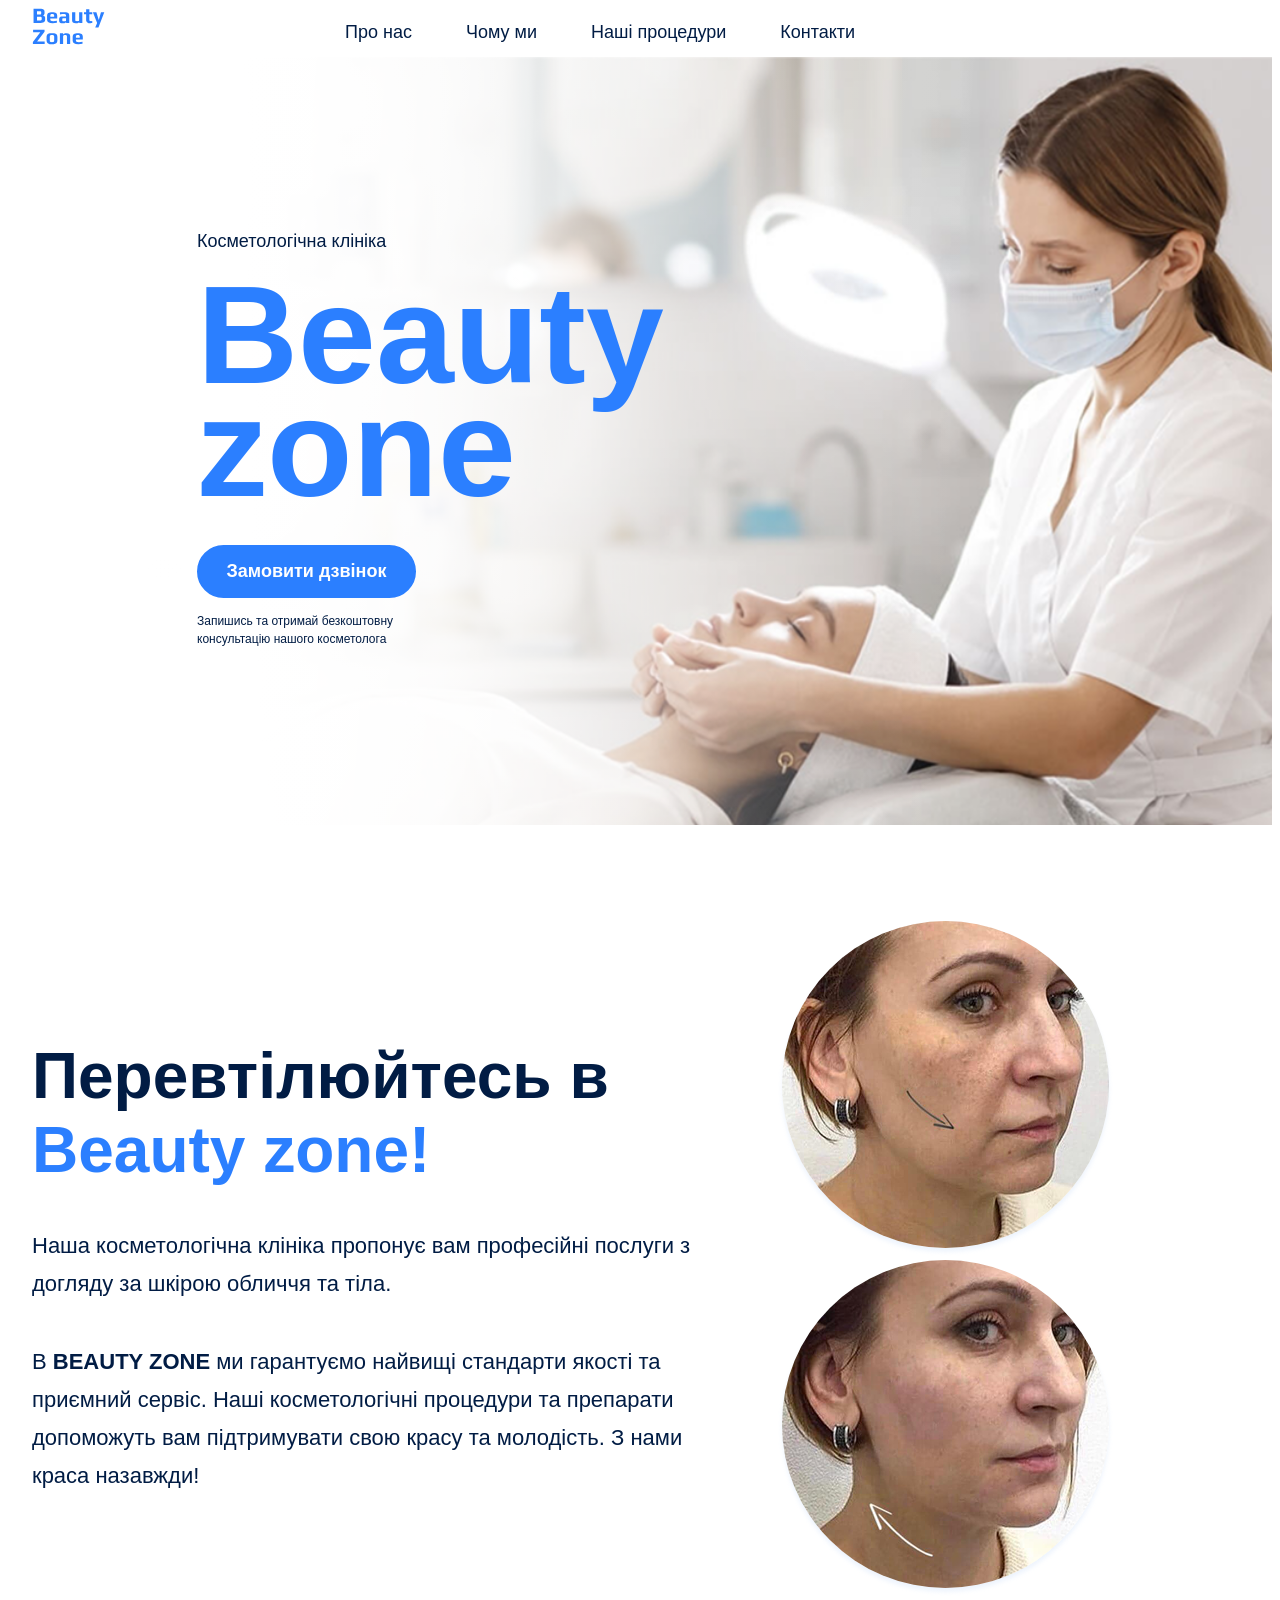
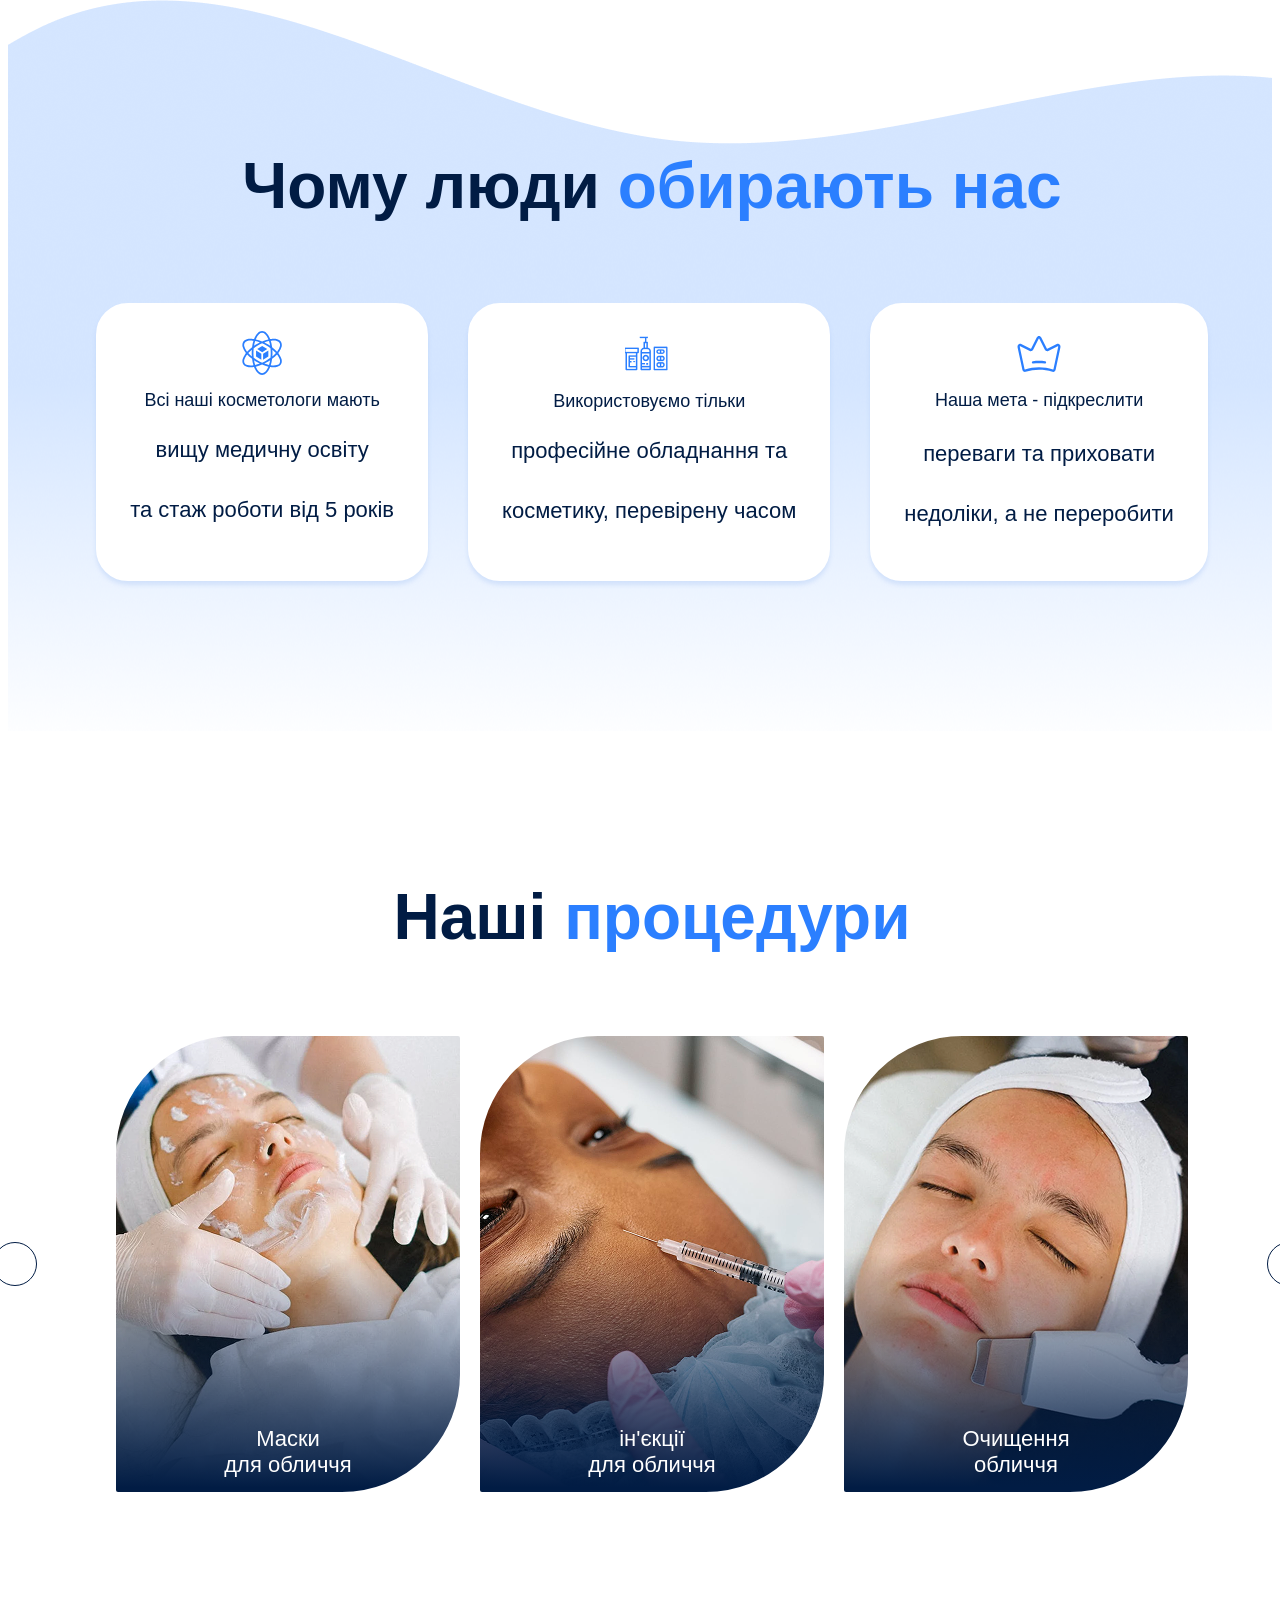
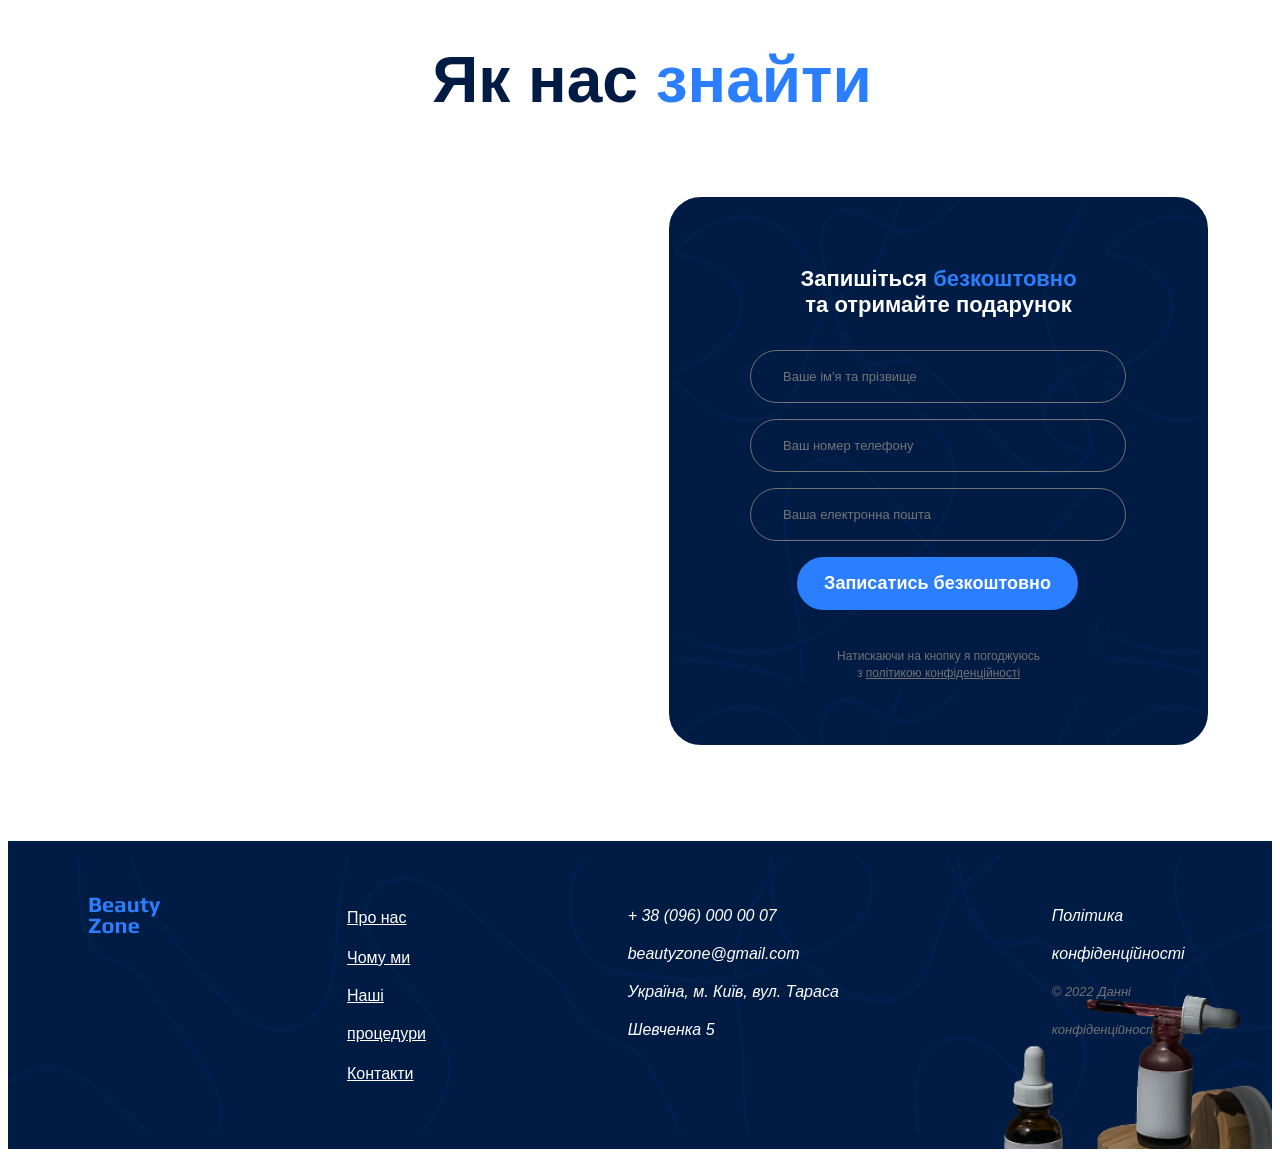
==== index.html @ 578e74d1 "Add files via upload" ====
<!DOCTYPE html>
<html lang="en">
<head>
    <meta charset="UTF-8">
    <meta name="viewport" content="width=device-width, initial-scale=1.0">
    <title>Beauty zone</title>
    <style></style>
    <link rel="stylesheet" href="./css/index.css">
</head>
<body>
    <header class="header">
        <div class="container">
            <div class="header-container">
                <a href="./index.html">
                    <img src="./images2/logo.svg" alt="Логотип косметологічної компанії">
                </a>
            <nav class="header-nav">
                <ul class="header-menu">
                    <li><a class="header-link" href="#about-us-section">Про нас</a></li>
                    <li><a class="header-link" href="#why-us-section">Чому ми</a></li>
                    <li><a class="header-link" href="#procedures-section">Наші процедури</a></li>
                    <li><a class="header-link" href="#contakts-section">Контакти</a></li>
                </ul>
            <div class="header-logos">
                <ul class="address-logos header">
                    <li class="adress-icon">
                        <a href="#">
                            <svg class="adress-icons" width="42" height="42">
                                <use href="./icons/telephone-logo.svg"></use>
                            </svg>
                        </a>
                    </li>
                     <li class="adress-icon">
                        <a href="#">
                            <svg class="adress-icons" width="42" height="42">
                                <use href="./icons/icon-instagram.svg"></use>
                            </svg>
                       </a>
                    </li>
                     <li class="adress-icon">
                        <a href="#">
                            <svg class="adress-icons" width="42" height="42">
                                <use href="./icons/icon-fasebook.svg"></use>
                            </svg>
                       </a>
                    </li>
                </ul>
        </div>
            </nav>
        </div>
    </div>      
    </header>
    <main>
        <section class="hero-section">
            <div class="container">
                <div class="hero-container">
                    <p class="kosmetology">Косметологічна клініка</p>
                    <h1 class="hero-title">Beauty zone</h1>
                    <button class="button modal-button-open" type="button">Замовити дзвінок</button>
                    <p class="call-and-get">Запишись та отримай безкоштовну <br> консультацію нашого косметолога</p>
                </div>
            </div>
        </section>
        <section id="about-us-section">
            <div class="container">
                <div class="about-us-container">
                    <div class="about-us-text">
                        <h2 class="transformation-tittle"> Перевтілюйтесь в <span class="transformation">Beauty zone!</span></h2>
                        <p class="about-text">
                        Наша косметологічна клініка пропонує вам професійні послуги
                        з догляду за шкірою обличчя та тіла.
                        </p>

                        <p class="about-text">
                        B <span class="wide-text">Beauty zone</span> ми гарантуємо найвищі стандарти якості
                        та приємний сервіс. Наші косметологічні процедури та препарати допоможуть вам підтримувати свою красу та молодість.
                        З нами краса назавжди!
                        </p>
                    </div>
                        <a href="/index.html">
                            <img class="about-us-images" src="./images2/1.png" alt="обличчя жінки до процедури">
                            <img class="about-us-images" src="./images2/2.png" alt="обличчя жінки після процедури">
                        </a>
                </div>
            </div>
        </section>
        <section class="why-us-section" id="why-us-section">
            <div class="container">
                    <h2 class="section-title">Чому люди
                    <span class="why">обирають нас</span></h2>
                <div class="why-us-container">
                    <ul class="items">
                        <li class="why-item"><a href="/index.html">
                            <img src="./images2/game-icons_materials-science.svg" alt="фізика">
                            </a>
                            <p class="why-us-text">Всі наші косметологи мають</p> 
                            <p>вищу медичну освіту</p> 
                            <p>та стаж роботи від 5 років</p>
                        </li>
                        <li class="why-item"><a href="/index.html">
                            <img src="./images2/medicinecosmeticsbottletreatment_109776 1.png" alt="медикаменти">
                            </a>
                            <p class="why-us-text">Використовуємо тільки</p>
                            <p> професійне обладнання та</p> 
                            <p>косметику, перевірену часом</p>
                        </li>
                        <li class="why-item"><a href="index.html">
                            <img src="./images2/ph_crown-light.svg" alt="корона">
                            </a>
                            <p class="why-us-text">Наша мета - підкреслити <p>
                            <p>переваги та приховати</p>
                            <p>недоліки, а не переробити</p>
                        </li>
                    </ul>
                </div>
            </div>
        </section>
            
        <section id="procedures-section">
        <div class="container">
                    <h2 class="section-title" >Наші <span class="procedures">процедури</span></h2>
            <div class="procedures-container">
                    <button class="carousel-button" type="button">
                        <svg class="carousel-arrow" width="32" height="32">
                            <use href="./icons/carusel-button.svg"></use>
                        </svg>
                    </button>
                <ul class="procedures-list">
                    <li class="procedures-items">
                        <article class="procedures-card-1">
                            <p class="procedures-text">Маски<br> для обличчя</p>
                        </article>
                    </li>
                    <li class="procedures-items">
                        <article class="procedures-card-2">
                            <p class="procedures-text">iн'єкції<br> для обличчя</p>
                        </article>
                    </li>
                    <li class="procedures-items">
                        <article class="procedures-card-3">
                            <p class="procedures-text">Очищення<br>обличчя</p>
                        </article>
                    </li>
                </ul>
                    <button class="carousel-button next" type="button">
                        <svg class="carousel-arrow" width="32" height="32">
                            <use href="./icons/carusel-button.svg"></use>
                        </svg>
                    </button>
            </div>
        </div>
        </section>
        <section id="contakts-section">
            <div class="container">
                    <h2 class="section-title">Як нас <span class="where">знайти</span></h2>
                <div class="find-us-container">
                         <iframe class="map"
                            src="https://www.google.com/maps/embed?pb=!1m18!1m12!1m3!1d1268.7230455731217!2d30.77303471744384!3d50.50726609288503!2m3!1f0!2f0!3f0!3m2!1i1024!2i768!4f13.1!3m3!1m2!1s0x40d4d97de411b701%3A0x48116b28f7f00d94!2z0YPQuy4g0KLQsNGA0LDRgdCwINCo0LXQstGH0LXQvdC60L4sIDUsINCR0YDQvtCy0LDRgNGLLCDQmtC40LXQstGB0LrQsNGPINC-0LHQu9Cw0YHRgtGMLCAwNzQwMA!5e0!3m2!1sru!2sua!4v1757618641084!5m2!1sru!2sua"
                            width="600" height="450" style="border:0;" allowfullscreen="" loading="lazy"
                         referrerpolicy="no-referrer-when-downgrade"></iframe>
                    <form class="form" name="contact-form">
                        <h2 class="form-tittle">Запишіться <span class="where">безкоштовно</span> <br> та отримайте подарунок</h2>
                        <div class="form-field">
                            <label class="label hidden" for="user-name">Ваше ім'я та прізвище</label>
                            <input class="input" type="text" id="user-name" placeholder="Ваше ім'я та прізвище" required>
                        </div>
                        <div class="form-field">
                            <label class="label hidden" for="user-phone">Ваш номер телефону</label>
                            <input class="input" type="text" id="user-phone" placeholder="Ваш номер телефону" required>
                        </div>
                        <div class="form-field">
                            <label class="label hidden" for="user-ea">Ваша електронна пошта</label>
                            <input class="input" type="text" id="user-ea" placeholder="Ваша електронна пошта" required>
                        </div>
                        <button class="button button-form" type="submit">Записатись безкоштовно</button>
                        <p class="useless">Натискаючи на кнопку я погоджуюсь<br> з <a class="useless-link" href="#">політикою
                                конфіденційності</a></p>
                    </form>
                </div>
            </div>
        </section>
    </main>
        <footer class="footer">
            <div class="container">
               <div class="footer-container">
                    <div class="footer-logo">
                            <a href="#">
                                <img src="./images2/logo.svg" alt="Логотип косметологічної компанії">
                            </a>
                        </div>
                        <div class="footer-nav">
                            <nav>
                                <ul>
                                    <li><a class="footer-link" href="#">Про нас</a></li>
                                    <li><a class="footer-link" href="#">Чому ми</a></li>
                                    <li><a class="footer-link" href="#">Наші процедури</a></li>
                                    <li><a class="footer-link" href="#">Контакти</a></li>
                                </ul>
                            </nav>
                        </div>
                        <div class="footer-addres">
                            <address>
                                <ul class="address-links">
                                    <li><a class="address-links" href="tel:+ 380960000007">+ 38 (096) 000 00 07</a></li>
                                    <li><a class="address-links" href="mailto:beautyzone@gmail.com">beautyzone@gmail.com</a></li>
                                    <li><a class="address-links" href="https://maps.app.goo.gl/ui9dRhUchpuA1HGF8" target="_blank">Україна, м. Київ,
                                    вул. Тараса Шевченка 5</a></li>
                                </ul>
                                <ul class="address-logos">
                                 <li class="adress-icon">
                                        <a href="#">
                                            <svg class="adress-icons" width="42" height="42">
                                                <use href="./icons/telephone-logo.svg"></use>
                                            </svg>
                                        </a>
                                    </li>
                                    <li class="adress-icon">
                                        <a href="#">
                                         <svg class="adress-icons" width="42" height="42">
                                                <use href="./icons/icon-instagram.svg"></use>
                                            </svg>
                                        </a>
                                    </li>
                                    <li class="adress-icon">
                                        <a href="#">
                                         <svg class="adress-icons" width="42" height="42">
                                                <use href="./icons/icon-fasebook.svg"></use>
                                         </svg>
                                        </a>
                                    </li>
                                </ul>
                            </address>
                        </div>
            <div class="confidance">
                <address>
                    <a class="politics" href="" target="_blank">Політика конфіденційності</a>
                        <p class="konfidance">&copy; 2022 Данні конфіденційності</p>
                </address>
                    </div>
                </div>
            </div>
        </footer>
            <div class="backdrop is-hidden">
                <div class="modal">
                        <button class="modal-button-close" type="button">Close</button>
                                <form class="form modal-form" name="contact-form">
                                    <h2 class="form-tittle">Запишіться <span class="where">безкоштовно</span> <br> та отримайте подарунок</h2>
                                    <div class="moodal-div">
                                        <div class="form-field">
                                            <label class="label hidden" for="user-name-modal">Ваше ім'я та прізвище</label>
                                            <input class="input" type="text" id="user-name-modal" placeholder="Ваше ім'я та прізвище" required>
                                        </div>
                                        <div class="form-field">
                                            <label class="label hidden" for="user-phone-modal">Ваш номер телефону</label>
                                            <input class="input" type="text" id="user-phone-modal" placeholder="Ваш номер телефону" required>
                                        </div>
                                        <div class="form-field">
                                            <label class="label hidden" for="user-ea-modal">Ваша електронна пошта</label>
                                            <input class="input" type="text" id="user-ea-modal" placeholder="Ваша електронна пошта" required>
                                        </div>
                                    </div>
                                        <button class="button button-form" type="submit">Записатись безкоштовно</button>
                                        <p class="useless">Натискаючи на кнопку я погоджуюсь<br> з <a class="useless-link" href="#">політикою
                                        конфіденційності</a></p>     
                                </form>
                    
      </div>
    </div>
<script src="./js/modal.js"></script>
</body>
</html>
---- css/index.css ----
/* roboto-100 - latin */
@font-face {
  font-display: swap;
  /* Check https://developer.mozilla.org/en-US/docs/Web/CSS/@font-face/font-display for other options. */
  font-family: "Roboto";
  font-style: normal;
  font-weight: 100;
  src: url("../fonts/roboto-v49-latin-100.woff2") format("woff2");
  /* Chrome 36+, Opera 23+, Firefox 39+, Safari 12+, iOS 10+ */
}

/* roboto-100italic - latin */
@font-face {
  font-display: swap;
  /* Check https://developer.mozilla.org/en-US/docs/Web/CSS/@font-face/font-display for other options. */
  font-family: "Roboto";
  font-style: italic;
  font-weight: 100;
  src: url("../fonts/roboto-v49-latin-100italic.woff2") format("woff2");
  /* Chrome 36+, Opera 23+, Firefox 39+, Safari 12+, iOS 10+ */
}

/* roboto-200 - latin */
@font-face {
  font-display: swap;
  /* Check https://developer.mozilla.org/en-US/docs/Web/CSS/@font-face/font-display for other options. */
  font-family: "Roboto";
  font-style: normal;
  font-weight: 200;
  src: url("../fonts/roboto-v49-latin-200.woff2") format("woff2");
  /* Chrome 36+, Opera 23+, Firefox 39+, Safari 12+, iOS 10+ */
}

/* roboto-200italic - latin */
@font-face {
  font-display: swap;
  /* Check https://developer.mozilla.org/en-US/docs/Web/CSS/@font-face/font-display for other options. */
  font-family: "Roboto";
  font-style: italic;
  font-weight: 200;
  src: url("../fonts/roboto-v49-latin-200italic.woff2") format("woff2");
  /* Chrome 36+, Opera 23+, Firefox 39+, Safari 12+, iOS 10+ */
}

/* roboto-300 - latin */
@font-face {
  font-display: swap;
  /* Check https://developer.mozilla.org/en-US/docs/Web/CSS/@font-face/font-display for other options. */
  font-family: "Roboto";
  font-style: normal;
  font-weight: 300;
  src: url("../fonts/roboto-v49-latin-300.woff2") format("woff2");
  /* Chrome 36+, Opera 23+, Firefox 39+, Safari 12+, iOS 10+ */
}

/* roboto-300italic - latin */
@font-face {
  font-display: swap;
  /* Check https://developer.mozilla.org/en-US/docs/Web/CSS/@font-face/font-display for other options. */
  font-family: "Roboto";
  font-style: italic;
  font-weight: 300;
  src: url("../fonts/roboto-v49-latin-300italic.woff2") format("woff2");
  /* Chrome 36+, Opera 23+, Firefox 39+, Safari 12+, iOS 10+ */
}

/* roboto-regular - latin */
@font-face {
  font-display: swap;
  /* Check https://developer.mozilla.org/en-US/docs/Web/CSS/@font-face/font-display for other options. */
  font-family: "Roboto";
  font-style: normal;
  font-weight: 400;
  src: url("../fonts/roboto-v49-latin-regular.woff2") format("woff2");
  /* Chrome 36+, Opera 23+, Firefox 39+, Safari 12+, iOS 10+ */
}

/* roboto-italic - latin */
@font-face {
  font-display: swap;
  /* Check https://developer.mozilla.org/en-US/docs/Web/CSS/@font-face/font-display for other options. */
  font-family: "Roboto";
  font-style: italic;
  font-weight: 400;
  src: url("../fonts/roboto-v49-latin-italic.woff2") format("woff2");
  /* Chrome 36+, Opera 23+, Firefox 39+, Safari 12+, iOS 10+ */
}

/* roboto-500 - latin */
@font-face {
  font-display: swap;
  /* Check https://developer.mozilla.org/en-US/docs/Web/CSS/@font-face/font-display for other options. */
  font-family: "Roboto";
  font-style: normal;
  font-weight: 500;
  src: url("../fonts/roboto-v49-latin-500.woff2") format("woff2");
  /* Chrome 36+, Opera 23+, Firefox 39+, Safari 12+, iOS 10+ */
}

/* roboto-500italic - latin */
@font-face {
  font-display: swap;
  /* Check https://developer.mozilla.org/en-US/docs/Web/CSS/@font-face/font-display for other options. */
  font-family: "Roboto";
  font-style: italic;
  font-weight: 500;
  src: url("../fonts/roboto-v49-latin-500italic.woff2") format("woff2");
  /* Chrome 36+, Opera 23+, Firefox 39+, Safari 12+, iOS 10+ */
}

/* roboto-600 - latin */
@font-face {
  font-display: swap;
  /* Check https://developer.mozilla.org/en-US/docs/Web/CSS/@font-face/font-display for other options. */
  font-family: "Roboto";
  font-style: normal;
  font-weight: 600;
  src: url("../fonts/roboto-v49-latin-600.woff2") format("woff2");
  /* Chrome 36+, Opera 23+, Firefox 39+, Safari 12+, iOS 10+ */
}

/* roboto-600italic - latin */
@font-face {
  font-display: swap;
  /* Check https://developer.mozilla.org/en-US/docs/Web/CSS/@font-face/font-display for other options. */
  font-family: "Roboto";
  font-style: italic;
  font-weight: 600;
  src: url("../fonts/roboto-v49-latin-600italic.woff2") format("woff2");
  /* Chrome 36+, Opera 23+, Firefox 39+, Safari 12+, iOS 10+ */
}

/* roboto-700 - latin */
@font-face {
  font-display: swap;
  /* Check https://developer.mozilla.org/en-US/docs/Web/CSS/@font-face/font-display for other options. */
  font-family: "Roboto";
  font-style: normal;
  font-weight: 700;
  src: url("../fonts/roboto-v49-latin-700.woff2") format("woff2");
  /* Chrome 36+, Opera 23+, Firefox 39+, Safari 12+, iOS 10+ */
}

/* roboto-700italic - latin */
@font-face {
  font-display: swap;
  /* Check https://developer.mozilla.org/en-US/docs/Web/CSS/@font-face/font-display for other options. */
  font-family: "Roboto";
  font-style: italic;
  font-weight: 700;
  src: url("../fonts/roboto-v49-latin-700italic.woff2") format("woff2");
  /* Chrome 36+, Opera 23+, Firefox 39+, Safari 12+, iOS 10+ */
}

/* roboto-800 - latin */
@font-face {
  font-display: swap;
  /* Check https://developer.mozilla.org/en-US/docs/Web/CSS/@font-face/font-display for other options. */
  font-family: "Roboto";
  font-style: normal;
  font-weight: 800;
  src: url("../fonts/roboto-v49-latin-800.woff2") format("woff2");
  /* Chrome 36+, Opera 23+, Firefox 39+, Safari 12+, iOS 10+ */
}

/* roboto-800italic - latin */
@font-face {
  font-display: swap;
  /* Check https://developer.mozilla.org/en-US/docs/Web/CSS/@font-face/font-display for other options. */
  font-family: "Roboto";
  font-style: italic;
  font-weight: 800;
  src: url("../fonts/roboto-v49-latin-800italic.woff2") format("woff2");
  /* Chrome 36+, Opera 23+, Firefox 39+, Safari 12+, iOS 10+ */
}

/* roboto-900 - latin */
@font-face {
  font-display: swap;
  /* Check https://developer.mozilla.org/en-US/docs/Web/CSS/@font-face/font-display for other options. */
  font-family: "Roboto";
  font-style: normal;
  font-weight: 900;
  src: url("../fonts/roboto-v49-latin-900.woff2") format("woff2");
  /* Chrome 36+, Opera 23+, Firefox 39+, Safari 12+, iOS 10+ */
}

/* roboto-900italic - latin */
@font-face {
  font-display: swap;
  /* Check https://developer.mozilla.org/en-US/docs/Web/CSS/@font-face/font-display for other options. */
  font-family: "Roboto";
  font-style: italic;
  font-weight: 900;
  src: url("../fonts/roboto-v49-latin-900italic.woff2") format("woff2");
  /* Chrome 36+, Opera 23+, Firefox 39+, Safari 12+, iOS 10+ */
}
/* play-regular - latin */
@font-face {
  font-display: swap;
  /* Check https://developer.mozilla.org/en-US/docs/Web/CSS/@font-face/font-display for other options. */
  font-family: "Play";
  font-style: normal;
  font-weight: 400;
  src: url("../fonts/play-v21-latin-regular.woff2") format("woff2");
  /* Chrome 36+, Opera 23+, Firefox 39+, Safari 12+, iOS 10+ */
}

/* play-700 - latin */
@font-face {
  font-display: swap;
  /* Check https://developer.mozilla.org/en-US/docs/Web/CSS/@font-face/font-display for other options. */
  font-family: "Play";
  font-style: normal;
  font-weight: 700;
  src: url("../fonts/play-v21-latin-700.woff2") format("woff2");
  /* Chrome 36+, Opera 23+, Firefox 39+, Safari 12+, iOS 10+ */
}
:root {
  --color-brand-light: #2b7fff;
  --color-brand-dark: #011c44;
  --color-brand-white: #ffffff;
  --color-secondary-light: #747272;
}
/*baze*/
ul {
  list-style: none;
  margin: 0;
  padding: 0;
}
* ::after,
::before {
  box-sizing: border-box;
}

body {
  color: var(--color-brand-dark);
  font-family: "Roboto", sans-serif;
  font-weight: 400;
  font-size: 22px;
  line-height: 173%;
}
h1,
h2,
h3,
h4,
h5,
h6 {
  font-weight: 700;
  font-size: 64px;
  margin-bottom: 80px;
  line-height: normal;
}
a {
  display: inline-block;
}

p {
  margin-top: 0;
  display: block;
}
section {
  padding-top: 96px;
}
.container {
  width: 100%;
  max-width: 1240px;
  margin: 0 auto;
  padding: 0 24px;
}
/*Button*/
.button {
  color: #ffffff;
  background: var(--color-brand-light);
  border: 2px solid var(--color-brand-light);
  border-radius: 32px;
  font-size: 18px;
  font-weight: 600;
  cursor: pointer;
  width: 219px;
  height: 53px;
  margin-bottom: 14px;
}
.button:hover {
  color: var(--color-brand-dark);
  background-color: transparent;
}
/*header*/
.header {
  backdrop-filter: blur(10px);
  background: rgba(255, 255, 255, 0.25);
}
.header-container {
  display: flex;
  align-items: center;
  top: 0;
  gap: 240px;
}
.address-logos.header {
  fill: var(--color-brand-dark);
}
.header-menu {
  display: flex;
  justify-content: center;
  gap: 54px;
  font-size: 18px;
}
.header-nav {
  display: flex;
  align-items: center;
  flex-grow: 1;
  gap: 240px;
}
.header-link {
  color: var(--color-brand-dark);
  cursor: pointer;
  font-weight: 400;
  font-size: 18px;
  text-decoration: none;
}
.header-link:hover {
  color: var(--color-brand-light);
  font-weight: 700;
  font-size: 18px;
}
/*hero-sectoon*/
.hero-section {
  padding: 165px;
  background-image: linear-gradient(
      94deg,
      #fff 9.65%,
      rgba(255, 255, 255, 0.85) 26.08%,
      rgba(255, 255, 255, 0.19) 52.74%,
      rgba(255, 255, 255, 0) 74.46%
    ),
    url(../images2/women\ 2.png);
  background-repeat: no-repeat;
  background-position: center top;
  background-size: cover;
}
.kosmetology {
  font-weight: 400;
  font-size: 18px;
}
.call-and-get {
  font-size: 12px;
  line-height: 150%;
}
.hero-title {
  color: var(--color-brand-light);
  font-weight: 700;
  font-size: 140px;
  margin-top: 16px;
  line-height: 81%;
  margin-bottom: 40px;
  max-width: 530px;
}
.section-title {
  font-family: "Play", sans-serif;
  font-weight: 700;
  font-size: 64px;
}

.link {
  color: #faf4ea;
}
/*about us section*/
.about-us-container {
  display: flex;
  justify-content: space-between;
  gap: 40px;
  align-items: center;
}
.transformation-tittle {
  font-weight: 700;
  font-size: 64px;
  margin-bottom: 40px;
  max-width: 710px;
}

.about-us-text {
  max-width: 710px;
}
.about-text {
  margin-bottom: 40px;
  font-size: 22px;
}
.wide-text {
  font-weight: 600;
  text-transform: uppercase;
}
.transformation {
  color: var(--color-brand-light);
}
.about-us-images {
  border-radius: 360px;
  box-shadow: 0 4px 4px 0 rgba(168, 198, 245, 0.2);
}
/*why us section*/
.why-us-section {
  padding-bottom: 150px;
  background-image:url(../images2/background.png);
}
.why-us-container {
  display: flex;
  justify-content: center;
  gap: 56px;
}
.items {
  display: flex;
  justify-content: space-between;
  gap: 40px;
}
.section-title {
  text-align: center;
}
.why {
  color: var(--color-brand-light);
}
.why-us-text {
  font-weight: 400;
  font-size: 18px;
  line-height: 133%;
}
.why-item {
  border: 2px solid var(--color-brand-white);
  border-radius: 32px;
  box-shadow: 0 4px 4px 0 rgba(168, 198, 245, 0.38);
  background-color: var(--color-brand-white);
  text-align: center;
  padding-top: 24px;
  padding-bottom: 24px;
  padding-left: 32px;
  padding-right: 32px;
}
/*procedures section*/
.procedures-container {
  display: flex;
  justify-content: center;
  align-items: center;
  gap: 77px;
}
.procedures-list {
  display: flex;
  gap: 16px;
}
.procedures-card-1 {
  background-image: linear-gradient(
      180deg,
      rgba(1, 28, 68, 0) 47.4%,
      rgba(1, 28, 68, 0.73) 82.66%,
      #011c44 99.06%
    ),
    url(../images2/3.png);
  text-align: center;
  border: 2px solid var(--color-brand-white);
  border-radius: 120px 4px;
  width: 344px;
  height: 456px;
  transition: transform 0.3s;
}
.procedures-card-2 {
  background-image: linear-gradient(
      180deg,
      rgba(1, 28, 68, 0) 47.4%,
      rgba(1, 28, 68, 0.73) 82.66%,
      #011c44 99.06%
    ),
    url(../images2/4.png);
  text-align: center;
  border: 2px solid var(--color-brand-white);
  border-radius: 120px 4px;
  width: 344px;
  height: 456px;
  transition: transform 0.3s;
}
.procedures-card-3 {
  background-image: linear-gradient(
      180deg,
      rgba(1, 28, 68, 0) 47.4%,
      rgba(1, 28, 68, 0.73) 82.66%,
      #011c44 99.06%
    ),
    url(../images2/5.png);
  text-align: center;
  border: 2px solid var(--color-brand-white);
  border-radius: 120px 4px;
  width: 344px;
  height: 456px;
  transition: transform 0.3s;
}
.procedures-card-1:hover,
.procedures-card-2:hover,
.procedures-card-3:hover {
  transform: scale(1.05);
}
.procedures-item {
  flex-basis: (100%-40px)/3;
  padding: 77px;
}
.procedures-text {
  color: var(--color-brand-white);
  font-weight: 400;
  font-size: 22px;
  line-height: 118%;
  text-align: center;
  margin-top: 390px;
}

.procedures {
  color: var(--color-brand-light);
}
/*carusel-button*/
.carousel-button {
  display: flex;
  flex-shrink: 0;
  align-items: center;
  justify-content: center;
  width: 44px;
  height: 44px;
  padding: 0;
  fill: var(--color-brand-dark);
  background-color: transparent;
  border-radius: 50%;
  border: 1px solid var(--color-brand-dark);
  cursor: pointer;
}
.carousel-button:hover {
  background-color: var(--color-brand-light);
  fill: var(--color-brand-white);
  border-color: var(--color-brand-light);
}
.carousel-button.next {
  transform: rotate(180deg);
}
/* where to find us section*/
.find-us-container {
  display: flex;
  gap: 32px;
padding-bottom: 96px;
}
.map {
  border-radius: 32px;
  width: 605px;
  height: 500px;
}
.where {
  color: var(--color-brand-light);
}
/*form-container*/

.form {
  background-image: url(../images2/form-back.png);
  border: 2px solid var(--color-brand-dark);
  border-radius: 32px;
  background-color: var(--color-brand-dark);
  color: var(--color-brand-white);
  width: 423px;
  padding-left: 56px;
  padding-right: 56px;
  padding-bottom: 48px;
  padding-top: 48px;
}
/*footer*/
.footer {
  background-image: url(../images2/background2.png);
  background-repeat: no-repeat;
  background-position: center;
  position: relative;
}
.footer::after {
  width: 278px;
  height: 160px;
  background-size: 100%;
  right: 0;
  bottom: 0;
  position: absolute;
  background-repeat: no-repeat;
  background-image: url("../images2/medicaments.png");
  content: "";
}
.footer-container {
  display: flex;
  gap: 186px;
  padding: 56px;
}
.footer-addres {
  display: flex;
  gap: 186px;
}
.address-links {
  font-weight: 400;
  font-size: 16px;
  color: var(--color-brand-white);
  text-decoration: none;
}
.address-logos {
  display: flex;
  width: 42px;
  height: 42px;
  fill: var(--color-brand-white);
}
.footer-link {
  color: var(--color-brand-white);
  cursor: pointer;
  font-weight: 400;
  font-size: 16px;
}
.politics {
  font-weight: 400;
  font-size: 16px;
  color: var(--color-brand-white);
  text-decoration: none;
}

.footer-link:hover {
  color: var(--color-brand-light);
  font-weight: 700;
}
.footer {
  background-color: var(--color-brand-dark);
}
.konfidance {
  font-weight: 400;
  font-size: 13px;
  color: var(--color-secondary-light);
}
.information:hover {
  color: var(--color-brand-white);
}
/*Modal*/
.backdrop {
  display: flex;
  justify-content: center;
  align-items: center;
  position: fixed;
  padding: 20px;
  top: 0;
  bottom: 0;
  right: 0;
  left: 0;
  background-color: rgba(0, 0, 0, 0.5);
  transition: opacity 0.3s, visibility 0.3s;
}
.backdrop.is-hidden {
  opacity: 0;
  visibility: hidden;
  pointer-events: none;
}
.modal {
  position: relative;
  width: 100%;
  max-width: 723px;
  max-height: 681px;
  height: 100%;
  background-color: var(--color-brand-white);
  border-radius: 32px;
}

.modal-button-close {
  position: absolute;
  top: 40px;
  right: 40px;
  transition-property: transform;
  transition-duration: 1s;
  border: 2px solid;
  border-radius: 48px;
  border-color: var(--color-brand-light);
  background-color: var(--color-brand-light);
  color: var(--color-primary-dark);
  cursor: pointer;
}
.modal-button-close:hover {
  background-color: var(--color-background);
  transform: scale(1.5);
  transform: rotate(1turn);
}
/*Form*/
.form-tittle{
  font-weight: 600;
    font-size: 22px;
    text-align: center;
    margin-bottom: 32px;
}
.form{
  align-items: center;
}
.hidden {
  position: absolute;
  left: -10000px;
  top: auto;
  width: 1px;
  height: 1px;
  overflow: hidden;
}
.form-field{
  position: relative;
  margin-bottom: 16px;
}
.input{
  border: 1px solid var(--color-secondary-light);
    border-radius: 360px;
    background-color: transparent;
    width: 310px;
    padding: 18px 32px;
    font-size: 13px;
    margin-left: 23px;
}

.input:focus{
  border: 1px solid var(--color-secondary-light);
  background-color: var(--color-secondary-light);
  outline:none ;
}
.lable {
  top: 16px;
  left: 42px;
  font-size: 16px;
  line-height: 1.17;
  color: var(--color-primary-grey);
}
.button-form{
  border-radius: 32px;
    width: 281px;
    margin-left: 70px;
}
.useless {
  font-weight: 500;
  font-size: 12px;
  line-height: 146%;
  text-align: center;
  color:var(--color-secondary-light);
  padding-top: 24px;
}

.useless-link {
  color:var(--color-secondary-light);
  text-decoration-line: underline;
}

.modal-form{
  width: 100%;
    max-width: 723px;
    height: 100%;
}
.moodal-div{
  justify-content: center;
  align-items: center;
}
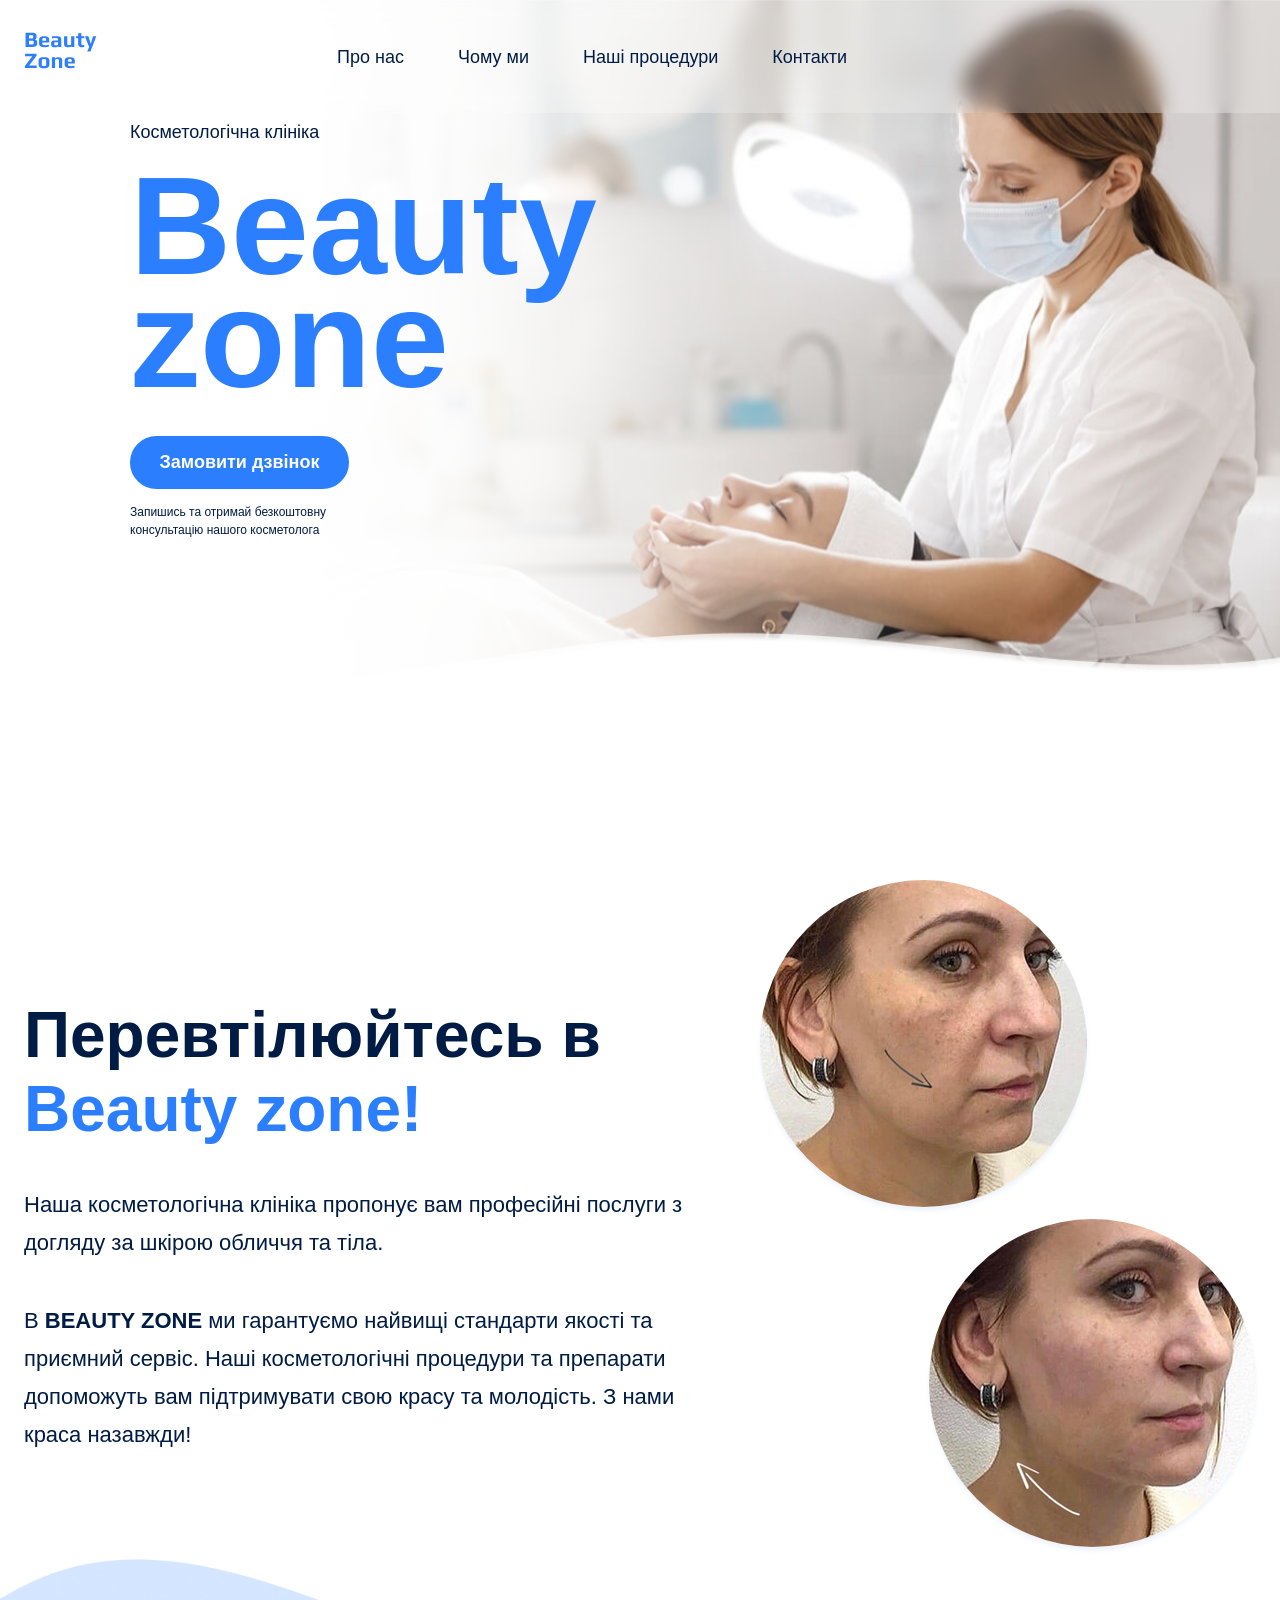
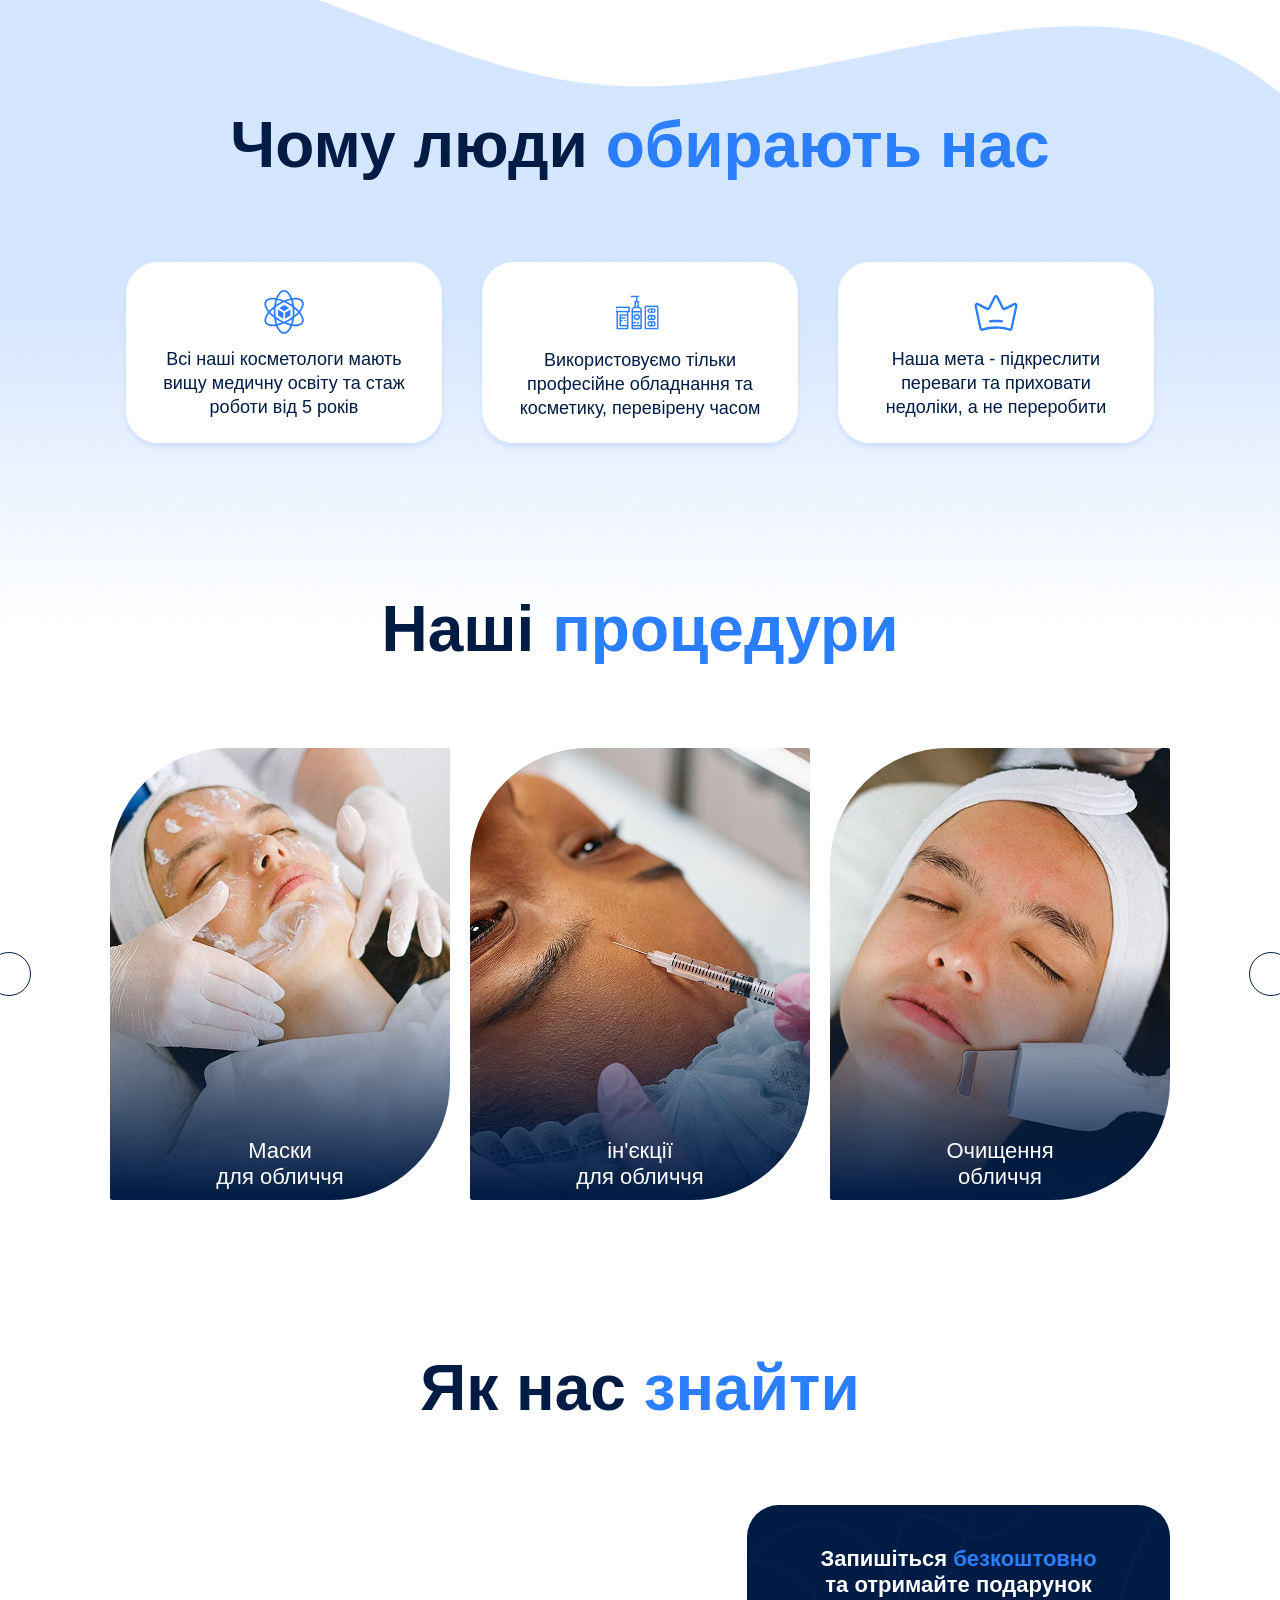
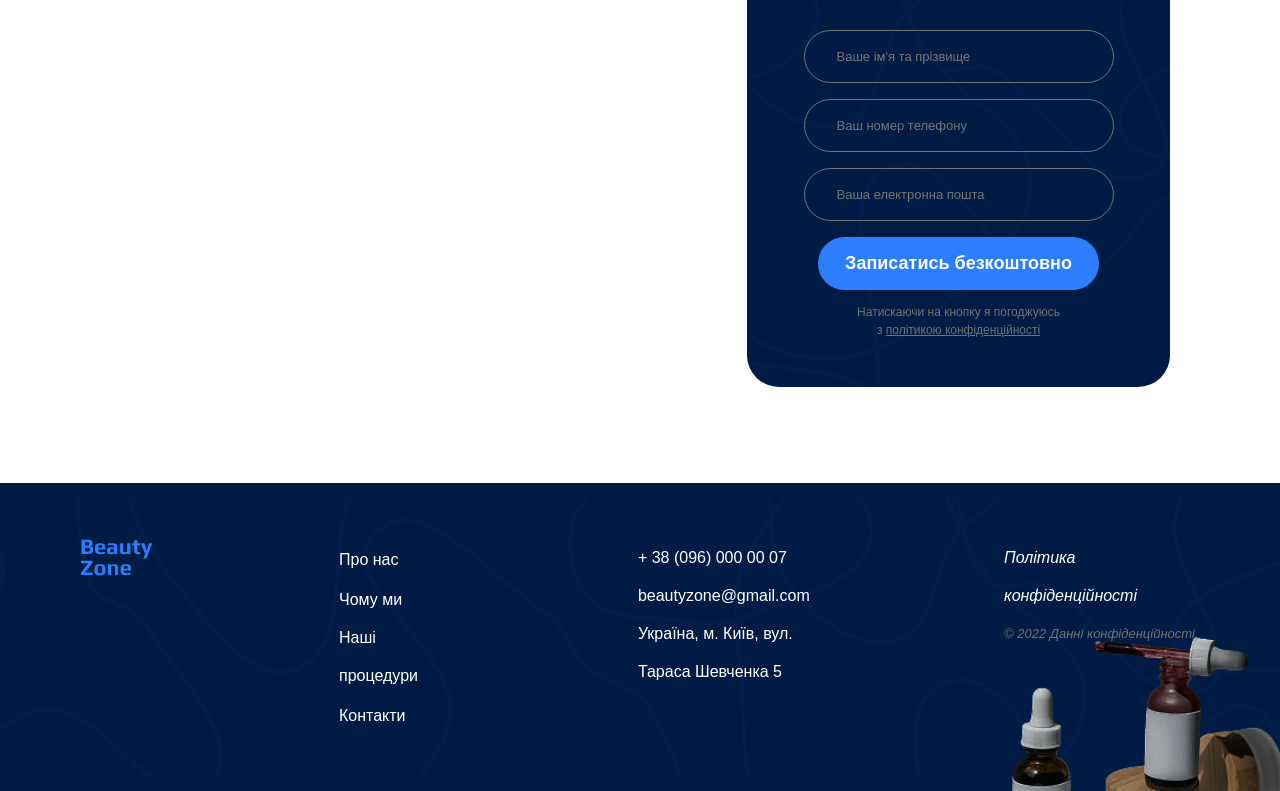
==== commit 6d80cfa2: "Add files via upload" ====
--- a/index.html
+++ b/index.html
@@ -1,271 +1,411 @@
 <!DOCTYPE html>
 <html lang="en">
-<head>
-    <meta charset="UTF-8">
-    <meta name="viewport" content="width=device-width, initial-scale=1.0">
+  <head>
+    <meta charset="UTF-8" />
+    <meta name="viewport" content="width=device-width, initial-scale=1.0" />
     <title>Beauty zone</title>
     <style></style>
-    <link rel="stylesheet" href="./css/index.css">
-</head>
-<body>
+    <link rel="stylesheet" href="./css/main.css" />
+  </head>
+  <body>
     <header class="header">
-        <div class="container">
-            <div class="header-container">
-                <a href="./index.html">
-                    <img src="./images2/logo.svg" alt="Логотип косметологічної компанії">
+      <div class="container">
+        <div class="header-container">
+          <a href="./index.html">
+            <img
+              src="./images2/logo.svg"
+              alt="Логотип косметологічної компанії"
+            />
+          </a>
+          <nav class="header-nav">
+            <ul class="header-menu">
+              <li>
+                <a class="header-link" href="#about-us-section">Про нас</a>
+              </li>
+              <li><a class="header-link" href="#why-us-section">Чому ми</a></li>
+              <li>
+                <a class="header-link" href="#procedures-section"
+                  >Наші процедури</a
+                >
+              </li>
+              <li>
+                <a class="header-link" href="#contakts-section">Контакти</a>
+              </li>
+            </ul>
+          </nav>
+          <div class="header-logos">
+            <ul class="address-logos-header">
+              <li class="adress-icon">
+                <a href="#">
+                  <svg class="adress-icons" width="32" height="32">
+                    <use href="./icons/telephone-logo.svg"></use>
+                  </svg>
                 </a>
-            <nav class="header-nav">
-                <ul class="header-menu">
-                    <li><a class="header-link" href="#about-us-section">Про нас</a></li>
-                    <li><a class="header-link" href="#why-us-section">Чому ми</a></li>
-                    <li><a class="header-link" href="#procedures-section">Наші процедури</a></li>
-                    <li><a class="header-link" href="#contakts-section">Контакти</a></li>
-                </ul>
-            <div class="header-logos">
-                <ul class="address-logos header">
-                    <li class="adress-icon">
-                        <a href="#">
-                            <svg class="adress-icons" width="42" height="42">
-                                <use href="./icons/telephone-logo.svg"></use>
-                            </svg>
-                        </a>
-                    </li>
-                     <li class="adress-icon">
-                        <a href="#">
-                            <svg class="adress-icons" width="42" height="42">
-                                <use href="./icons/icon-instagram.svg"></use>
-                            </svg>
-                       </a>
-                    </li>
-                     <li class="adress-icon">
-                        <a href="#">
-                            <svg class="adress-icons" width="42" height="42">
-                                <use href="./icons/icon-fasebook.svg"></use>
-                            </svg>
-                       </a>
-                    </li>
-                </ul>
+              </li>
+              <li class="adress-icon">
+                <a href="#">
+                  <svg class="adress-icons" width="32" height="32">
+                    <use href="./icons/icon-instagram.svg"></use>
+                  </svg>
+                </a>
+              </li>
+              <li class="adress-icon">
+                <a href="#">
+                  <svg class="adress-icons" width="32" height="32">
+                    <use href="./icons/icon-fasebook.svg"></use>
+                  </svg>
+                </a>
+              </li>
+            </ul>
+          </div>
         </div>
-            </nav>
-        </div>
-    </div>      
+      </div>
     </header>
     <main>
-        <section class="hero-section">
-            <div class="container">
-                <div class="hero-container">
-                    <p class="kosmetology">Косметологічна клініка</p>
-                    <h1 class="hero-title">Beauty zone</h1>
-                    <button class="button modal-button-open" type="button">Замовити дзвінок</button>
-                    <p class="call-and-get">Запишись та отримай безкоштовну <br> консультацію нашого косметолога</p>
-                </div>
-            </div>
+      <section class="hero-section">
+        <div class="container">
+          <div class="hero-container">
+            <div class="hero-text">
+              <p class="kosmetology">Косметологічна клініка</p>
+              <h1 class="hero-title">Beauty zone</h1>
+              <button class="button modal-button-open" type="button">
+                Замовити дзвінок
+              </button>
+              <p class="call-and-get">
+                Запишись та отримай безкоштовну <br />
+                консультацію нашого косметолога
+              </p>
+            </div>
+          </div>
+        </div>
+      </section>
+      <section class="about-us-section" id="about-us-section">
+        <div class="container">
+          <div class="about-us-container">
+            <div class="about-us-text">
+              <h2 class="transformation-tittle">
+                Перевтілюйтесь в
+                <span class="transformation">Beauty zone!</span>
+              </h2>
+              <p class="about-text">
+                Наша косметологічна клініка пропонує вам професійні послуги з
+                догляду за шкірою обличчя та тіла.
+              </p>
+
+              <p class="about-text">
+                B <span class="wide-text">Beauty zone</span> ми гарантуємо
+                найвищі стандарти якості та приємний сервіс. Наші косметологічні
+                процедури та препарати допоможуть вам підтримувати свою красу та
+                молодість. З нами краса назавжди!
+              </p>
+            </div>
+            <a href="/index.html">
+              <img
+                class="about-us-images"
+                src="./images2/1.png"
+                alt="обличчя жінки до процедури"
+              />
+              <img
+                class="about-us-images after"
+                src="./images2/2.png"
+                alt="обличчя жінки після процедури"
+              />
+            </a>
+          </div>
+        </div>
+      </section>
+      <div class="wave">
+        <section class="why-us-section" id="why-us-section">
+          <div class="container">
+            <h2 class="section-title">
+              Чому люди <span class="why">обирають нас</span>
+            </h2>
+            <div class="why-us-container">
+              <ul class="items">
+                <li class="why-item">
+                  <img
+                    src="./images2/game-icons_materials-science.svg"
+                    alt="фізика"
+                  />
+                  <p class="why-us-text">
+                    Всі наші косметологи мають вищу медичну освіту та стаж
+                    роботи від 5 років
+                  </p>
+                </li>
+                <li class="why-item">
+                  <img
+                    src="./images2/medicinecosmeticsbottletreatment_109776 1.png"
+                    alt="медикаменти"
+                  />
+                  <p class="why-us-text">
+                    Використовуємо тільки професійне обладнання та косметику,
+                    перевірену часом
+                  </p>
+                </li>
+                <li class="why-item">
+                  <img src="./images2/ph_crown-light.svg" alt="корона" />
+                  <p class="why-us-text">
+                    Наша мета - підкреслити переваги та приховати недоліки, а не
+                    переробити
+                  </p>
+                </li>
+              </ul>
+            </div>
+          </div>
         </section>
-        <section id="about-us-section">
-            <div class="container">
-                <div class="about-us-container">
-                    <div class="about-us-text">
-                        <h2 class="transformation-tittle"> Перевтілюйтесь в <span class="transformation">Beauty zone!</span></h2>
-                        <p class="about-text">
-                        Наша косметологічна клініка пропонує вам професійні послуги
-                        з догляду за шкірою обличчя та тіла.
-                        </p>
+        <section id="procedures-section">
+          <div class="container">
+            <h2 class="section-title">
+              Наші <span class="procedures">процедури</span>
+            </h2>
+            <div class="procedures-container">
+              <button class="carousel-button" type="button">
+                <svg class="carousel-arrow" width="32" height="32">
+                  <use href="./icons/carusel-button.svg"></use>
+                </svg>
+              </button>
+              <ul class="procedures-list">
+                <li class="procedures-items">
+                  <article class="procedures-card-1">
+                    <p class="procedures-text">
+                      Маски<br />
+                      для обличчя
+                    </p>
+                  </article>
+                </li>
+                <li class="procedures-items">
+                  <article class="procedures-card-2">
+                    <p class="procedures-text">
+                      iн'єкції<br />
+                      для обличчя
+                    </p>
+                  </article>
+                </li>
+                <li class="procedures-items">
+                  <article class="procedures-card-3">
+                    <p class="procedures-text">Очищення<br />обличчя</p>
+                  </article>
+                </li>
+              </ul>
+              <button class="carousel-button next" type="button">
+                <svg class="carousel-arrow" width="32" height="32">
+                  <use href="./icons/carusel-button.svg"></use>
+                </svg>
+              </button>
+            </div>
+          </div>
+        </section>
+      </div>
 
-                        <p class="about-text">
-                        B <span class="wide-text">Beauty zone</span> ми гарантуємо найвищі стандарти якості
-                        та приємний сервіс. Наші косметологічні процедури та препарати допоможуть вам підтримувати свою красу та молодість.
-                        З нами краса назавжди!
-                        </p>
-                    </div>
-                        <a href="/index.html">
-                            <img class="about-us-images" src="./images2/1.png" alt="обличчя жінки до процедури">
-                            <img class="about-us-images" src="./images2/2.png" alt="обличчя жінки після процедури">
-                        </a>
-                </div>
-            </div>
-        </section>
-        <section class="why-us-section" id="why-us-section">
-            <div class="container">
-                    <h2 class="section-title">Чому люди
-                    <span class="why">обирають нас</span></h2>
-                <div class="why-us-container">
-                    <ul class="items">
-                        <li class="why-item"><a href="/index.html">
-                            <img src="./images2/game-icons_materials-science.svg" alt="фізика">
-                            </a>
-                            <p class="why-us-text">Всі наші косметологи мають</p> 
-                            <p>вищу медичну освіту</p> 
-                            <p>та стаж роботи від 5 років</p>
-                        </li>
-                        <li class="why-item"><a href="/index.html">
-                            <img src="./images2/medicinecosmeticsbottletreatment_109776 1.png" alt="медикаменти">
-                            </a>
-                            <p class="why-us-text">Використовуємо тільки</p>
-                            <p> професійне обладнання та</p> 
-                            <p>косметику, перевірену часом</p>
-                        </li>
-                        <li class="why-item"><a href="index.html">
-                            <img src="./images2/ph_crown-light.svg" alt="корона">
-                            </a>
-                            <p class="why-us-text">Наша мета - підкреслити <p>
-                            <p>переваги та приховати</p>
-                            <p>недоліки, а не переробити</p>
-                        </li>
-                    </ul>
-                </div>
-            </div>
-        </section>
-            
-        <section id="procedures-section">
+      <section id="contakts-section">
         <div class="container">
-                    <h2 class="section-title" >Наші <span class="procedures">процедури</span></h2>
-            <div class="procedures-container">
-                    <button class="carousel-button" type="button">
-                        <svg class="carousel-arrow" width="32" height="32">
-                            <use href="./icons/carusel-button.svg"></use>
-                        </svg>
-                    </button>
-                <ul class="procedures-list">
-                    <li class="procedures-items">
-                        <article class="procedures-card-1">
-                            <p class="procedures-text">Маски<br> для обличчя</p>
-                        </article>
-                    </li>
-                    <li class="procedures-items">
-                        <article class="procedures-card-2">
-                            <p class="procedures-text">iн'єкції<br> для обличчя</p>
-                        </article>
-                    </li>
-                    <li class="procedures-items">
-                        <article class="procedures-card-3">
-                            <p class="procedures-text">Очищення<br>обличчя</p>
-                        </article>
-                    </li>
-                </ul>
-                    <button class="carousel-button next" type="button">
-                        <svg class="carousel-arrow" width="32" height="32">
-                            <use href="./icons/carusel-button.svg"></use>
-                        </svg>
-                    </button>
-            </div>
+          <h2 class="section-title">
+            Як нас <span class="where">знайти</span>
+          </h2>
+          <div class="find-us-container">
+            <iframe
+              class="map"
+              src="https://www.google.com/maps/embed?pb=!1m18!1m12!1m3!1d1268.7230455731217!2d30.77303471744384!3d50.50726609288503!2m3!1f0!2f0!3f0!3m2!1i1024!2i768!4f13.1!3m3!1m2!1s0x40d4d97de411b701%3A0x48116b28f7f00d94!2z0YPQuy4g0KLQsNGA0LDRgdCwINCo0LXQstGH0LXQvdC60L4sIDUsINCR0YDQvtCy0LDRgNGLLCDQmtC40LXQstGB0LrQsNGPINC-0LHQu9Cw0YHRgtGMLCAwNzQwMA!5e0!3m2!1sru!2sua!4v1757618641084!5m2!1sru!2sua"
+              style="border: 0"
+              allowfullscreen=""
+              loading="lazy"
+              referrerpolicy="no-referrer-when-downgrade"
+            ></iframe>
+            <form class="form" name="contact-form">
+              <h2 class="form-tittle">
+                Запишіться <span class="where">безкоштовно</span> <br />
+                та отримайте подарунок
+              </h2>
+              <div class="form-field">
+                <label class="label hidden" for="user-name"
+                  >Ваше ім'я та прізвище</label
+                >
+                <input
+                  pattern="^[Є-ЯҐа-їґ]+\s[Є-ЯҐа-іґ]+$"
+                  class="input"
+                  type="text"
+                  id="user-name"
+                  placeholder="Ваше ім'я та прізвище"
+                  required
+                />
+              </div>
+              <div class="form-field">
+                <label class="label hidden" for="user-phone"
+                  >Ваш номер телефону</label
+                >
+                <input
+                  pattern="[\+]\d{3}\s[\(]\d{2}[\)]\s\d{3}[\-]\d{2}[\-]\d{2}"
+                  class="input"
+                  type="text"
+                  id="user-phone"
+                  placeholder="Ваш номер телефону"
+                  required
+                />
+              </div>
+              <div class="form-field">
+                <label class="label hidden" for="user-ea"
+                  >Ваша електронна пошта</label
+                >
+                <input
+                  class="input"
+                  type="email"
+                  id="email"
+                  placeholder="Ваша електронна пошта"
+                  required
+                />
+              </div>
+              <button class="button button-form" type="submit">
+                Записатись безкоштовно
+              </button>
+              <p class="useless">
+                Натискаючи на кнопку я погоджуюсь<br />
+                з
+                <a class="useless-link" href="#">політикою конфіденційності</a>
+              </p>
+            </form>
+          </div>
         </div>
-        </section>
-        <section id="contakts-section">
-            <div class="container">
-                    <h2 class="section-title">Як нас <span class="where">знайти</span></h2>
-                <div class="find-us-container">
-                         <iframe class="map"
-                            src="https://www.google.com/maps/embed?pb=!1m18!1m12!1m3!1d1268.7230455731217!2d30.77303471744384!3d50.50726609288503!2m3!1f0!2f0!3f0!3m2!1i1024!2i768!4f13.1!3m3!1m2!1s0x40d4d97de411b701%3A0x48116b28f7f00d94!2z0YPQuy4g0KLQsNGA0LDRgdCwINCo0LXQstGH0LXQvdC60L4sIDUsINCR0YDQvtCy0LDRgNGLLCDQmtC40LXQstGB0LrQsNGPINC-0LHQu9Cw0YHRgtGMLCAwNzQwMA!5e0!3m2!1sru!2sua!4v1757618641084!5m2!1sru!2sua"
-                            width="600" height="450" style="border:0;" allowfullscreen="" loading="lazy"
-                         referrerpolicy="no-referrer-when-downgrade"></iframe>
-                    <form class="form" name="contact-form">
-                        <h2 class="form-tittle">Запишіться <span class="where">безкоштовно</span> <br> та отримайте подарунок</h2>
-                        <div class="form-field">
-                            <label class="label hidden" for="user-name">Ваше ім'я та прізвище</label>
-                            <input class="input" type="text" id="user-name" placeholder="Ваше ім'я та прізвище" required>
-                        </div>
-                        <div class="form-field">
-                            <label class="label hidden" for="user-phone">Ваш номер телефону</label>
-                            <input class="input" type="text" id="user-phone" placeholder="Ваш номер телефону" required>
-                        </div>
-                        <div class="form-field">
-                            <label class="label hidden" for="user-ea">Ваша електронна пошта</label>
-                            <input class="input" type="text" id="user-ea" placeholder="Ваша електронна пошта" required>
-                        </div>
-                        <button class="button button-form" type="submit">Записатись безкоштовно</button>
-                        <p class="useless">Натискаючи на кнопку я погоджуюсь<br> з <a class="useless-link" href="#">політикою
-                                конфіденційності</a></p>
-                    </form>
-                </div>
-            </div>
-        </section>
+      </section>
     </main>
-        <footer class="footer">
-            <div class="container">
-               <div class="footer-container">
-                    <div class="footer-logo">
-                            <a href="#">
-                                <img src="./images2/logo.svg" alt="Логотип косметологічної компанії">
-                            </a>
-                        </div>
-                        <div class="footer-nav">
-                            <nav>
-                                <ul>
-                                    <li><a class="footer-link" href="#">Про нас</a></li>
-                                    <li><a class="footer-link" href="#">Чому ми</a></li>
-                                    <li><a class="footer-link" href="#">Наші процедури</a></li>
-                                    <li><a class="footer-link" href="#">Контакти</a></li>
-                                </ul>
-                            </nav>
-                        </div>
-                        <div class="footer-addres">
-                            <address>
-                                <ul class="address-links">
-                                    <li><a class="address-links" href="tel:+ 380960000007">+ 38 (096) 000 00 07</a></li>
-                                    <li><a class="address-links" href="mailto:beautyzone@gmail.com">beautyzone@gmail.com</a></li>
-                                    <li><a class="address-links" href="https://maps.app.goo.gl/ui9dRhUchpuA1HGF8" target="_blank">Україна, м. Київ,
-                                    вул. Тараса Шевченка 5</a></li>
-                                </ul>
-                                <ul class="address-logos">
-                                 <li class="adress-icon">
-                                        <a href="#">
-                                            <svg class="adress-icons" width="42" height="42">
-                                                <use href="./icons/telephone-logo.svg"></use>
-                                            </svg>
-                                        </a>
-                                    </li>
-                                    <li class="adress-icon">
-                                        <a href="#">
-                                         <svg class="adress-icons" width="42" height="42">
-                                                <use href="./icons/icon-instagram.svg"></use>
-                                            </svg>
-                                        </a>
-                                    </li>
-                                    <li class="adress-icon">
-                                        <a href="#">
-                                         <svg class="adress-icons" width="42" height="42">
-                                                <use href="./icons/icon-fasebook.svg"></use>
-                                         </svg>
-                                        </a>
-                                    </li>
-                                </ul>
-                            </address>
-                        </div>
-            <div class="confidance">
-                <address>
-                    <a class="politics" href="" target="_blank">Політика конфіденційності</a>
-                        <p class="konfidance">&copy; 2022 Данні конфіденційності</p>
-                </address>
-                    </div>
-                </div>
-            </div>
-        </footer>
-            <div class="backdrop is-hidden">
-                <div class="modal">
-                        <button class="modal-button-close" type="button">Close</button>
-                                <form class="form modal-form" name="contact-form">
-                                    <h2 class="form-tittle">Запишіться <span class="where">безкоштовно</span> <br> та отримайте подарунок</h2>
-                                    <div class="moodal-div">
-                                        <div class="form-field">
-                                            <label class="label hidden" for="user-name-modal">Ваше ім'я та прізвище</label>
-                                            <input class="input" type="text" id="user-name-modal" placeholder="Ваше ім'я та прізвище" required>
-                                        </div>
-                                        <div class="form-field">
-                                            <label class="label hidden" for="user-phone-modal">Ваш номер телефону</label>
-                                            <input class="input" type="text" id="user-phone-modal" placeholder="Ваш номер телефону" required>
-                                        </div>
-                                        <div class="form-field">
-                                            <label class="label hidden" for="user-ea-modal">Ваша електронна пошта</label>
-                                            <input class="input" type="text" id="user-ea-modal" placeholder="Ваша електронна пошта" required>
-                                        </div>
-                                    </div>
-                                        <button class="button button-form" type="submit">Записатись безкоштовно</button>
-                                        <p class="useless">Натискаючи на кнопку я погоджуюсь<br> з <a class="useless-link" href="#">політикою
-                                        конфіденційності</a></p>     
-                                </form>
-                    
+    <footer class="footer">
+      <div class="container">
+        <div class="footer-container">
+          <div class="footer-logo">
+            <a href="#">
+              <img
+                src="./images2/logo.svg"
+                alt="Логотип косметологічної компанії"
+              />
+            </a>
+          </div>
+          <div class="footer-nav">
+            <nav>
+              <ul>
+                <li><a class="footer-link" href="#">Про нас</a></li>
+                <li><a class="footer-link" href="#">Чому ми</a></li>
+                <li><a class="footer-link" href="#">Наші процедури</a></li>
+                <li><a class="footer-link" href="#">Контакти</a></li>
+              </ul>
+            </nav>
+          </div>
+          <div class="footer-addres">
+            <address>
+              <ul class="address-links">
+                <li>
+                  <a class="address-links" href="tel:+380960000007"
+                    >+ 38 (096) 000 00 07</a
+                  >
+                </li>
+                <li>
+                  <a class="address-links" href="mailto:beautyzone@gmail.com"
+                    >beautyzone@gmail.com</a
+                  >
+                </li>
+                <li>
+                  <a
+                    class="address-links"
+                    href="https://maps.app.goo.gl/ui9dRhUchpuA1HGF8"
+                    target="_blank"
+                    >Україна, м. Київ, вул. Тараса Шевченка 5</a
+                  >
+                </li>
+              </ul>
+              <ul class="address-logos">
+                <li class="adress-icon">
+                  <a href="#">
+                    <svg class="adress-icons" width="42" height="42">
+                      <use href="./icons/telephone-logo.svg"></use>
+                    </svg>
+                  </a>
+                </li>
+                <li class="adress-icon">
+                  <a href="#">
+                    <svg class="adress-icons" width="42" height="42">
+                      <use href="./icons/icon-instagram.svg"></use>
+                    </svg>
+                  </a>
+                </li>
+                <li class="adress-icon">
+                  <a href="#">
+                    <svg class="adress-icons" width="42" height="42">
+                      <use href="./icons/icon-fasebook.svg"></use>
+                    </svg>
+                  </a>
+                </li>
+              </ul>
+            </address>
+          </div>
+          <div class="confidance">
+            <address>
+              <a class="politics" href="" target="_blank"
+                >Політика конфіденційності</a
+              >
+              <p class="konfidance">&copy; 2022 Данні конфіденційності</p>
+            </address>
+          </div>
+        </div>
+      </div>
+    </footer>
+    <div class="backdrop is-hidden">
+      <div class="modal">
+        <button class="modal-button-close" type="button">Close</button>
+        <form class="form modal-form" name="contact-form">
+          <h1 class="modal-form-tittle">
+            Замовити<br />
+            дзвінок
+          </h1>
+          <h2 class="form-tittle">
+            Запишіться <span class="where">безкоштовно</span> <br />
+            та отримайте подарунок
+          </h2>
+          <div class="moodal-div">
+            <div class="form-field">
+              <label class="label hidden" for="user-name-modal"
+                >Ваше ім'я та прізвище</label
+              >
+              <input
+                class="input"
+                type="text"
+                id="user-name-modal"
+                placeholder="Ваше ім'я та прізвище"
+                required
+              />
+            </div>
+            <div class="form-field">
+              <label class="label hidden" for="user-phone-modal"
+                >Ваш номер телефону</label
+              >
+              <input
+                class="input"
+                type="text"
+                id="user-phone-modal"
+                placeholder="Ваш номер телефону"
+                required
+              />
+            </div>
+            <div class="form-field">
+              <label class="label hidden" for="user-ea-modal"
+                >Ваша електронна пошта</label
+              >
+              <input
+                class="input"
+                type="text"
+                id="user-ea-modal"
+                placeholder="Ваша електронна пошта"
+                required
+              />
+            </div>
+          </div>
+          <button class="button button-form" type="submit">
+            Записатись безкоштовно
+          </button>
+          <p class="useless">
+            Натискаючи на кнопку я погоджуюсь<br />
+            з <a class="useless-link" href="#">політикою конфіденційності</a>
+          </p>
+        </form>
       </div>
     </div>
-<script src="./js/modal.js"></script>
-</body>
-</html>+    <script src="./js/modal.js"></script>
+  </body>
+</html>
--- a/css/main.css
+++ b/css/main.css
@@ -0,0 +1,816 @@
+@charset "UTF-8";
+/* roboto-100 - latin */
+@font-face {
+  font-display: swap;
+  /* Check https://developer.mozilla.org/en-US/docs/Web/CSS/@font-face/font-display for other options. */
+  font-family: "Roboto";
+  font-style: normal;
+  font-weight: 100;
+  src: url("../fonts/roboto-v49-latin-100.woff2") format("woff2");
+  /* Chrome 36+, Opera 23+, Firefox 39+, Safari 12+, iOS 10+ */
+}
+/* roboto-100italic - latin */
+@font-face {
+  font-display: swap;
+  /* Check https://developer.mozilla.org/en-US/docs/Web/CSS/@font-face/font-display for other options. */
+  font-family: "Roboto";
+  font-style: italic;
+  font-weight: 100;
+  src: url("../fonts/roboto-v49-latin-100italic.woff2") format("woff2");
+  /* Chrome 36+, Opera 23+, Firefox 39+, Safari 12+, iOS 10+ */
+}
+/* roboto-200 - latin */
+@font-face {
+  font-display: swap;
+  /* Check https://developer.mozilla.org/en-US/docs/Web/CSS/@font-face/font-display for other options. */
+  font-family: "Roboto";
+  font-style: normal;
+  font-weight: 200;
+  src: url("../fonts/roboto-v49-latin-200.woff2") format("woff2");
+  /* Chrome 36+, Opera 23+, Firefox 39+, Safari 12+, iOS 10+ */
+}
+/* roboto-200italic - latin */
+@font-face {
+  font-display: swap;
+  /* Check https://developer.mozilla.org/en-US/docs/Web/CSS/@font-face/font-display for other options. */
+  font-family: "Roboto";
+  font-style: italic;
+  font-weight: 200;
+  src: url("../fonts/roboto-v49-latin-200italic.woff2") format("woff2");
+  /* Chrome 36+, Opera 23+, Firefox 39+, Safari 12+, iOS 10+ */
+}
+/* roboto-300 - latin */
+@font-face {
+  font-display: swap;
+  /* Check https://developer.mozilla.org/en-US/docs/Web/CSS/@font-face/font-display for other options. */
+  font-family: "Roboto";
+  font-style: normal;
+  font-weight: 300;
+  src: url("../fonts/roboto-v49-latin-300.woff2") format("woff2");
+  /* Chrome 36+, Opera 23+, Firefox 39+, Safari 12+, iOS 10+ */
+}
+/* roboto-300italic - latin */
+@font-face {
+  font-display: swap;
+  /* Check https://developer.mozilla.org/en-US/docs/Web/CSS/@font-face/font-display for other options. */
+  font-family: "Roboto";
+  font-style: italic;
+  font-weight: 300;
+  src: url("../fonts/roboto-v49-latin-300italic.woff2") format("woff2");
+  /* Chrome 36+, Opera 23+, Firefox 39+, Safari 12+, iOS 10+ */
+}
+/* roboto-regular - latin */
+@font-face {
+  font-display: swap;
+  /* Check https://developer.mozilla.org/en-US/docs/Web/CSS/@font-face/font-display for other options. */
+  font-family: "Roboto";
+  font-style: normal;
+  font-weight: 400;
+  src: url("../fonts/roboto-v49-latin-regular.woff2") format("woff2");
+  /* Chrome 36+, Opera 23+, Firefox 39+, Safari 12+, iOS 10+ */
+}
+/* roboto-italic - latin */
+@font-face {
+  font-display: swap;
+  /* Check https://developer.mozilla.org/en-US/docs/Web/CSS/@font-face/font-display for other options. */
+  font-family: "Roboto";
+  font-style: italic;
+  font-weight: 400;
+  src: url("../fonts/roboto-v49-latin-italic.woff2") format("woff2");
+  /* Chrome 36+, Opera 23+, Firefox 39+, Safari 12+, iOS 10+ */
+}
+/* roboto-500 - latin */
+@font-face {
+  font-display: swap;
+  /* Check https://developer.mozilla.org/en-US/docs/Web/CSS/@font-face/font-display for other options. */
+  font-family: "Roboto";
+  font-style: normal;
+  font-weight: 500;
+  src: url("../fonts/roboto-v49-latin-500.woff2") format("woff2");
+  /* Chrome 36+, Opera 23+, Firefox 39+, Safari 12+, iOS 10+ */
+}
+/* roboto-500italic - latin */
+@font-face {
+  font-display: swap;
+  /* Check https://developer.mozilla.org/en-US/docs/Web/CSS/@font-face/font-display for other options. */
+  font-family: "Roboto";
+  font-style: italic;
+  font-weight: 500;
+  src: url("../fonts/roboto-v49-latin-500italic.woff2") format("woff2");
+  /* Chrome 36+, Opera 23+, Firefox 39+, Safari 12+, iOS 10+ */
+}
+/* roboto-600 - latin */
+@font-face {
+  font-display: swap;
+  /* Check https://developer.mozilla.org/en-US/docs/Web/CSS/@font-face/font-display for other options. */
+  font-family: "Roboto";
+  font-style: normal;
+  font-weight: 600;
+  src: url("../fonts/roboto-v49-latin-600.woff2") format("woff2");
+  /* Chrome 36+, Opera 23+, Firefox 39+, Safari 12+, iOS 10+ */
+}
+/* roboto-600italic - latin */
+@font-face {
+  font-display: swap;
+  /* Check https://developer.mozilla.org/en-US/docs/Web/CSS/@font-face/font-display for other options. */
+  font-family: "Roboto";
+  font-style: italic;
+  font-weight: 600;
+  src: url("../fonts/roboto-v49-latin-600italic.woff2") format("woff2");
+  /* Chrome 36+, Opera 23+, Firefox 39+, Safari 12+, iOS 10+ */
+}
+/* roboto-700 - latin */
+@font-face {
+  font-display: swap;
+  /* Check https://developer.mozilla.org/en-US/docs/Web/CSS/@font-face/font-display for other options. */
+  font-family: "Roboto";
+  font-style: normal;
+  font-weight: 700;
+  src: url("../fonts/roboto-v49-latin-700.woff2") format("woff2");
+  /* Chrome 36+, Opera 23+, Firefox 39+, Safari 12+, iOS 10+ */
+}
+/* roboto-700italic - latin */
+@font-face {
+  font-display: swap;
+  /* Check https://developer.mozilla.org/en-US/docs/Web/CSS/@font-face/font-display for other options. */
+  font-family: "Roboto";
+  font-style: italic;
+  font-weight: 700;
+  src: url("../fonts/roboto-v49-latin-700italic.woff2") format("woff2");
+  /* Chrome 36+, Opera 23+, Firefox 39+, Safari 12+, iOS 10+ */
+}
+/* roboto-800 - latin */
+@font-face {
+  font-display: swap;
+  /* Check https://developer.mozilla.org/en-US/docs/Web/CSS/@font-face/font-display for other options. */
+  font-family: "Roboto";
+  font-style: normal;
+  font-weight: 800;
+  src: url("../fonts/roboto-v49-latin-800.woff2") format("woff2");
+  /* Chrome 36+, Opera 23+, Firefox 39+, Safari 12+, iOS 10+ */
+}
+/* roboto-800italic - latin */
+@font-face {
+  font-display: swap;
+  /* Check https://developer.mozilla.org/en-US/docs/Web/CSS/@font-face/font-display for other options. */
+  font-family: "Roboto";
+  font-style: italic;
+  font-weight: 800;
+  src: url("../fonts/roboto-v49-latin-800italic.woff2") format("woff2");
+  /* Chrome 36+, Opera 23+, Firefox 39+, Safari 12+, iOS 10+ */
+}
+/* roboto-900 - latin */
+@font-face {
+  font-display: swap;
+  /* Check https://developer.mozilla.org/en-US/docs/Web/CSS/@font-face/font-display for other options. */
+  font-family: "Roboto";
+  font-style: normal;
+  font-weight: 900;
+  src: url("../fonts/roboto-v49-latin-900.woff2") format("woff2");
+  /* Chrome 36+, Opera 23+, Firefox 39+, Safari 12+, iOS 10+ */
+}
+/* roboto-900italic - latin */
+@font-face {
+  font-display: swap;
+  /* Check https://developer.mozilla.org/en-US/docs/Web/CSS/@font-face/font-display for other options. */
+  font-family: "Roboto";
+  font-style: italic;
+  font-weight: 900;
+  src: url("../fonts/roboto-v49-latin-900italic.woff2") format("woff2");
+  /* Chrome 36+, Opera 23+, Firefox 39+, Safari 12+, iOS 10+ */
+}
+/* play-regular - latin */
+@font-face {
+  font-display: swap;
+  /* Check https://developer.mozilla.org/en-US/docs/Web/CSS/@font-face/font-display for other options. */
+  font-family: "Play";
+  font-style: normal;
+  font-weight: 400;
+  src: url("../fonts/play-v21-latin-regular.woff2") format("woff2");
+  /* Chrome 36+, Opera 23+, Firefox 39+, Safari 12+, iOS 10+ */
+}
+/* play-700 - latin */
+@font-face {
+  font-display: swap;
+  /* Check https://developer.mozilla.org/en-US/docs/Web/CSS/@font-face/font-display for other options. */
+  font-family: "Play";
+  font-style: normal;
+  font-weight: 700;
+  src: url("../fonts/play-v21-latin-700.woff2") format("woff2");
+  /* Chrome 36+, Opera 23+, Firefox 39+, Safari 12+, iOS 10+ */
+}
+:root {
+  --color-brand-light: #2b7fff;
+  --color-brand-dark: #011c44;
+  --color-brand-white: #ffffff;
+  --color-secondary-light: #747272;
+}
+
+ul {
+  list-style: none;
+  margin: 0;
+  padding: 0;
+}
+
+*,
+*::after,
+*::before {
+  box-sizing: border-box;
+}
+
+body {
+  color: var(--color-brand-dark);
+  font-family: "Roboto", sans-serif;
+  font-weight: 400;
+  font-size: 22px;
+  line-height: 173%;
+  margin: 0;
+}
+
+h1,
+h2,
+h3,
+h4,
+h5,
+h6 {
+  font-weight: 700;
+  font-size: 64px;
+  margin-bottom: 80px;
+  line-height: normal;
+}
+
+a {
+  display: inline-block;
+}
+
+p {
+  margin-top: 0;
+  display: block;
+}
+
+section {
+  padding-top: 96px;
+}
+
+.container {
+  width: 100%;
+  max-width: 1288px;
+  margin: 0 auto;
+  padding: 0 24px;
+}
+
+/*Button*/
+.button {
+  color: #ffffff;
+  background: var(--color-brand-light);
+  border: 2px solid var(--color-brand-light);
+  border-radius: 32px;
+  font-size: 18px;
+  font-weight: 600;
+  cursor: pointer;
+  width: 219px;
+  height: 53px;
+  margin-bottom: 14px;
+}
+
+.button:hover {
+  color: var(--color-brand-dark);
+  background-color: transparent;
+}
+
+/*header*/
+.header {
+  position: absolute;
+  padding-top: 32px;
+  padding-bottom: 32px;
+  width: 100%;
+  -webkit-backdrop-filter: blur(10px);
+  backdrop-filter: blur(10px);
+  background: rgba(255, 255, 255, 0.25);
+}
+
+.header-container {
+  display: flex;
+  align-items: center;
+  gap: 240px;
+}
+
+.address-logos-header {
+  fill: var(--color-brand-dark);
+  display: flex;
+  gap: 32px;
+}
+
+.header-menu {
+  display: flex;
+  justify-content: center;
+  gap: 54px;
+  font-size: 18px;
+}
+
+.header-nav {
+  flex-grow: 1;
+  display: flex;
+  align-items: center;
+}
+
+.header-link {
+  color: var(--color-brand-dark);
+  cursor: pointer;
+  font-weight: 400;
+  font-size: 18px;
+  text-decoration: none;
+}
+
+.header-link:hover {
+  color: var(--color-brand-light);
+  font-weight: 700;
+  font-size: 18px;
+}
+
+/*hero-section*/
+.hero-container {
+  padding-top: 17px;
+  display: flex;
+  align-items: center;
+}
+
+.hero-section {
+  background-image: linear-gradient(94deg, #fff 9.65%, rgba(255, 255, 255, 0.85) 26.08%, rgba(255, 255, 255, 0.19) 52.74%, rgba(255, 255, 255, 0) 74.46%), url(../images2/фон.png);
+  background-repeat: no-repeat;
+  background-position: center top;
+  background-size: cover;
+  flex-grow: 1;
+  padding-bottom: 233px;
+  display: flex;
+  align-items: center;
+}
+
+.kosmetology {
+  font-weight: 400;
+  font-size: 18px;
+}
+
+.call-and-get {
+  font-size: 12px;
+  line-height: 150%;
+}
+
+.hero-text {
+  margin-left: 106px;
+}
+
+.hero-title {
+  color: var(--color-brand-light);
+  font-weight: 700;
+  font-size: 140px;
+  margin-top: 16px;
+  line-height: 81%;
+  margin-bottom: 40px;
+  max-width: 530px;
+}
+
+.section-title {
+  font-family: "Play", sans-serif;
+  font-weight: 700;
+  font-size: 64px;
+}
+
+.link {
+  color: #faf4ea;
+}
+
+/*about us section*/
+.about-us-section {
+  z-index: -1;
+}
+
+.about-us-container {
+  display: flex;
+  justify-content: space-between;
+  gap: 40px;
+  align-items: center;
+}
+
+.transformation-tittle {
+  font-weight: 700;
+  font-size: 64px;
+  margin-bottom: 40px;
+  max-width: 710px;
+}
+
+.about-us-text {
+  max-width: 710px;
+}
+
+.about-text {
+  margin-bottom: 40px;
+  font-size: 22px;
+}
+
+.wide-text {
+  font-weight: 600;
+  text-transform: uppercase;
+}
+
+.transformation {
+  color: var(--color-brand-light);
+}
+
+.about-us-images {
+  border-radius: 360px;
+  box-shadow: 0 4px 4px 0 rgba(168, 198, 245, 0.2);
+}
+
+.about-us-images.after {
+  margin-left: 169px;
+}
+
+/*why us section*/
+.wave {
+  background-image: url(../images2/background.png);
+  background-size: cover;
+  background-repeat: no-repeat;
+}
+
+.why-us-container {
+  display: flex;
+  justify-content: center;
+  gap: 56px;
+}
+
+.items {
+  display: flex;
+  justify-content: space-between;
+  gap: 40px;
+}
+
+.section-title {
+  text-align: center;
+}
+
+.why {
+  color: var(--color-brand-light);
+}
+
+.why-us-text {
+  font-weight: 400;
+  font-size: 18px;
+  line-height: 133%;
+}
+
+.why-item {
+  border: 2px solid var(--color-brand-white);
+  border-radius: 32px;
+  box-shadow: 0 4px 4px 0 rgba(168, 198, 245, 0.38);
+  background-color: var(--color-brand-white);
+  text-align: center;
+  padding-left: 32px;
+  padding-right: 32px;
+  padding-top: 24px;
+  padding-bottom: 24px;
+  height: 181px;
+  width: 316px;
+}
+
+/*procedures section*/
+.procedures-container {
+  display: flex;
+  justify-content: center;
+  align-items: center;
+  gap: 77px;
+}
+
+.procedures-list {
+  display: flex;
+  gap: 16px;
+}
+
+.procedures-card-1 {
+  background-image: linear-gradient(180deg, rgba(1, 28, 68, 0) 47.4%, rgba(1, 28, 68, 0.73) 82.66%, #011c44 99.06%), url(../images2/3.png);
+  border: 2px solid var(--color-brand-white);
+  text-align: center;
+  border-radius: 120px 4px;
+  width: 344px;
+  height: 456px;
+  transition: transform 0.3s;
+}
+
+.procedures-card-2 {
+  background-image: linear-gradient(180deg, rgba(1, 28, 68, 0) 47.4%, rgba(1, 28, 68, 0.73) 82.66%, #011c44 99.06%), url(../images2/4.png);
+  border: 2px solid var(--color-brand-white);
+  text-align: center;
+  border-radius: 120px 4px;
+  width: 344px;
+  height: 456px;
+  transition: transform 0.3s;
+}
+
+.procedures-card-3 {
+  background-image: linear-gradient(180deg, rgba(1, 28, 68, 0) 47.4%, rgba(1, 28, 68, 0.73) 82.66%, #011c44 99.06%), url(../images2/5.png);
+  border: 2px solid var(--color-brand-white);
+  text-align: center;
+  border-radius: 120px 4px;
+  width: 344px;
+  height: 456px;
+  transition: transform 0.3s;
+}
+
+.procedures-card-1:hover,
+.procedures-card-2:hover,
+.procedures-card-3:hover {
+  transform: scale(1.05);
+}
+
+.procedures-item {
+  flex-basis: 33.3333333333%;
+  padding: 77px;
+}
+
+.procedures-text {
+  color: var(--color-brand-white);
+  font-weight: 400;
+  font-size: 22px;
+  line-height: 118%;
+  text-align: center;
+  margin-top: 390px;
+}
+
+.procedures {
+  color: var(--color-brand-light);
+}
+
+/*carusel-button*/
+.carousel-button {
+  display: flex;
+  flex-shrink: 0;
+  align-items: center;
+  justify-content: center;
+  width: 44px;
+  height: 44px;
+  padding: 0;
+  fill: var(--color-brand-dark);
+  background-color: transparent;
+  border-radius: 50%;
+  border: 1px solid var(--color-brand-dark);
+  cursor: pointer;
+}
+
+.carousel-button:hover {
+  background-color: var(--color-brand-light);
+  fill: var(--color-brand-white);
+  border-color: var(--color-brand-light);
+}
+
+.carousel-button.next {
+  transform: rotate(180deg);
+}
+
+/* where to find us section*/
+.find-us-container {
+  display: flex;
+  justify-content: center;
+  gap: 32px;
+  padding-bottom: 96px;
+}
+
+.map {
+  border-radius: 32px;
+  width: 605px;
+  height: 482px;
+}
+
+.where {
+  color: var(--color-brand-light);
+}
+
+/*footer*/
+.footer {
+  background-image: url(../images2/background2.png);
+  background-repeat: no-repeat;
+  background-position: center;
+  position: relative;
+}
+
+.footer::after {
+  width: 278px;
+  height: 160px;
+  background-size: 100%;
+  right: 0;
+  bottom: 0;
+  position: absolute;
+  background-repeat: no-repeat;
+  background-image: url("../images2/medicaments.png");
+  content: "";
+}
+
+.footer-container {
+  display: flex;
+  gap: 186px;
+  padding: 56px;
+}
+
+.footer-addres {
+  display: flex;
+  gap: 186px;
+}
+
+.address-links {
+  font-weight: 400;
+  max-width: 192px;
+  font-size: 16px;
+  color: var(--color-brand-white);
+  text-decoration: none;
+  font-style: normal;
+}
+
+.address-logos {
+  display: flex;
+  width: 42px;
+  height: 42px;
+  fill: var(--color-brand-white);
+}
+
+.footer-link {
+  color: var(--color-brand-white);
+  cursor: pointer;
+  font-weight: 400;
+  font-size: 16px;
+  text-decoration: none;
+}
+
+.politics {
+  font-weight: 400;
+  font-size: 16px;
+  color: var(--color-brand-white);
+  text-decoration: none;
+}
+
+.footer-link:hover {
+  color: var(--color-brand-light);
+  font-weight: 700;
+}
+
+.footer {
+  background-color: var(--color-brand-dark);
+}
+
+.konfidance {
+  font-weight: 400;
+  font-size: 13px;
+  color: var(--color-secondary-light);
+}
+
+.information:hover {
+  color: var(--color-brand-white);
+}
+
+/*Modal*/
+.backdrop {
+  display: flex;
+  justify-content: center;
+  align-items: center;
+  position: fixed;
+  padding: 20px;
+  top: 0;
+  bottom: 0;
+  right: 0;
+  left: 0;
+  background-color: rgba(0, 0, 0, 0.5);
+  transition: opacity 0.3s, visibility 0.3s;
+}
+
+.backdrop.is-hidden {
+  opacity: 0;
+  visibility: hidden;
+  pointer-events: none;
+}
+
+.modal {
+  position: relative;
+  width: 100%;
+  border-radius: 48px;
+  max-width: 723px;
+  max-height: 681px;
+  height: 100%;
+  background-color: var(--color-brand-white);
+}
+
+.modal-button-close {
+  position: absolute;
+  top: 40px;
+  right: 40px;
+  transition-property: transform;
+  transition-duration: 1s;
+  border: 2px solid;
+  border-radius: 48px;
+  border-color: var(--color-brand-light);
+  background-color: var(--color-brand-light);
+  color: var(--color-primary-dark);
+  cursor: pointer;
+}
+
+.modal-button-close:hover {
+  background-color: var(--color-background);
+  transform: scale(1.5);
+  transform: rotate(1turn);
+}
+
+/*Form*/
+.form-tittle {
+  margin-top: 0;
+  font-weight: 600;
+  font-size: 22px;
+  text-align: center;
+  margin-bottom: 32px;
+}
+
+.form {
+  background-image: url(../images2/form-back.png);
+}
+
+.form {
+  display: block;
+  text-align: center;
+  border-radius: 32px;
+  background-color: var(--color-brand-dark);
+  color: var(--color-brand-white);
+  max-height: 482px;
+  width: 423px;
+  padding: 41px;
+}
+
+.modal-form-tittle {
+  font-style: 64px;
+  font-weight: 700;
+  margin-bottom: 40px;
+}
+
+.hidden {
+  position: absolute;
+  left: -10000px;
+  top: auto;
+  width: 1px;
+  height: 1px;
+  overflow: hidden;
+}
+
+.form-field {
+  position: relative;
+  margin-bottom: 16px;
+}
+
+.input {
+  border: 1px solid var(--color-secondary-light);
+  border-radius: 360px;
+  background-color: transparent;
+  width: 310px;
+  padding: 18px 32px;
+  font-size: 13px;
+}
+
+.input:focus {
+  border: 1px solid var(--color-secondary-light);
+  background-color: var(--color-secondary-light);
+  outline: none;
+}
+
+.lable {
+  top: 16px;
+  left: 42px;
+  font-size: 16px;
+  line-height: 1.17;
+  color: var(--color-primary-grey);
+}
+
+.button-form {
+  border-radius: 32px;
+  width: 281px;
+}
+
+.useless {
+  font-weight: 500;
+  font-size: 12px;
+  line-height: 146%;
+  text-align: center;
+  color: var(--color-secondary-light);
+  margin-bottom: 0;
+}
+
+.useless-link {
+  color: var(--color-secondary-light);
+  text-decoration-line: underline;
+}
+
+.modal-form {
+  width: 100%;
+  height: 100%;
+  border-radius: 48px;
+  max-width: 723px;
+  max-height: 681px;
+}
+
+.moodal-div {
+  justify-content: center;
+  align-items: center;
+}/*# sourceMappingURL=main.css.map */
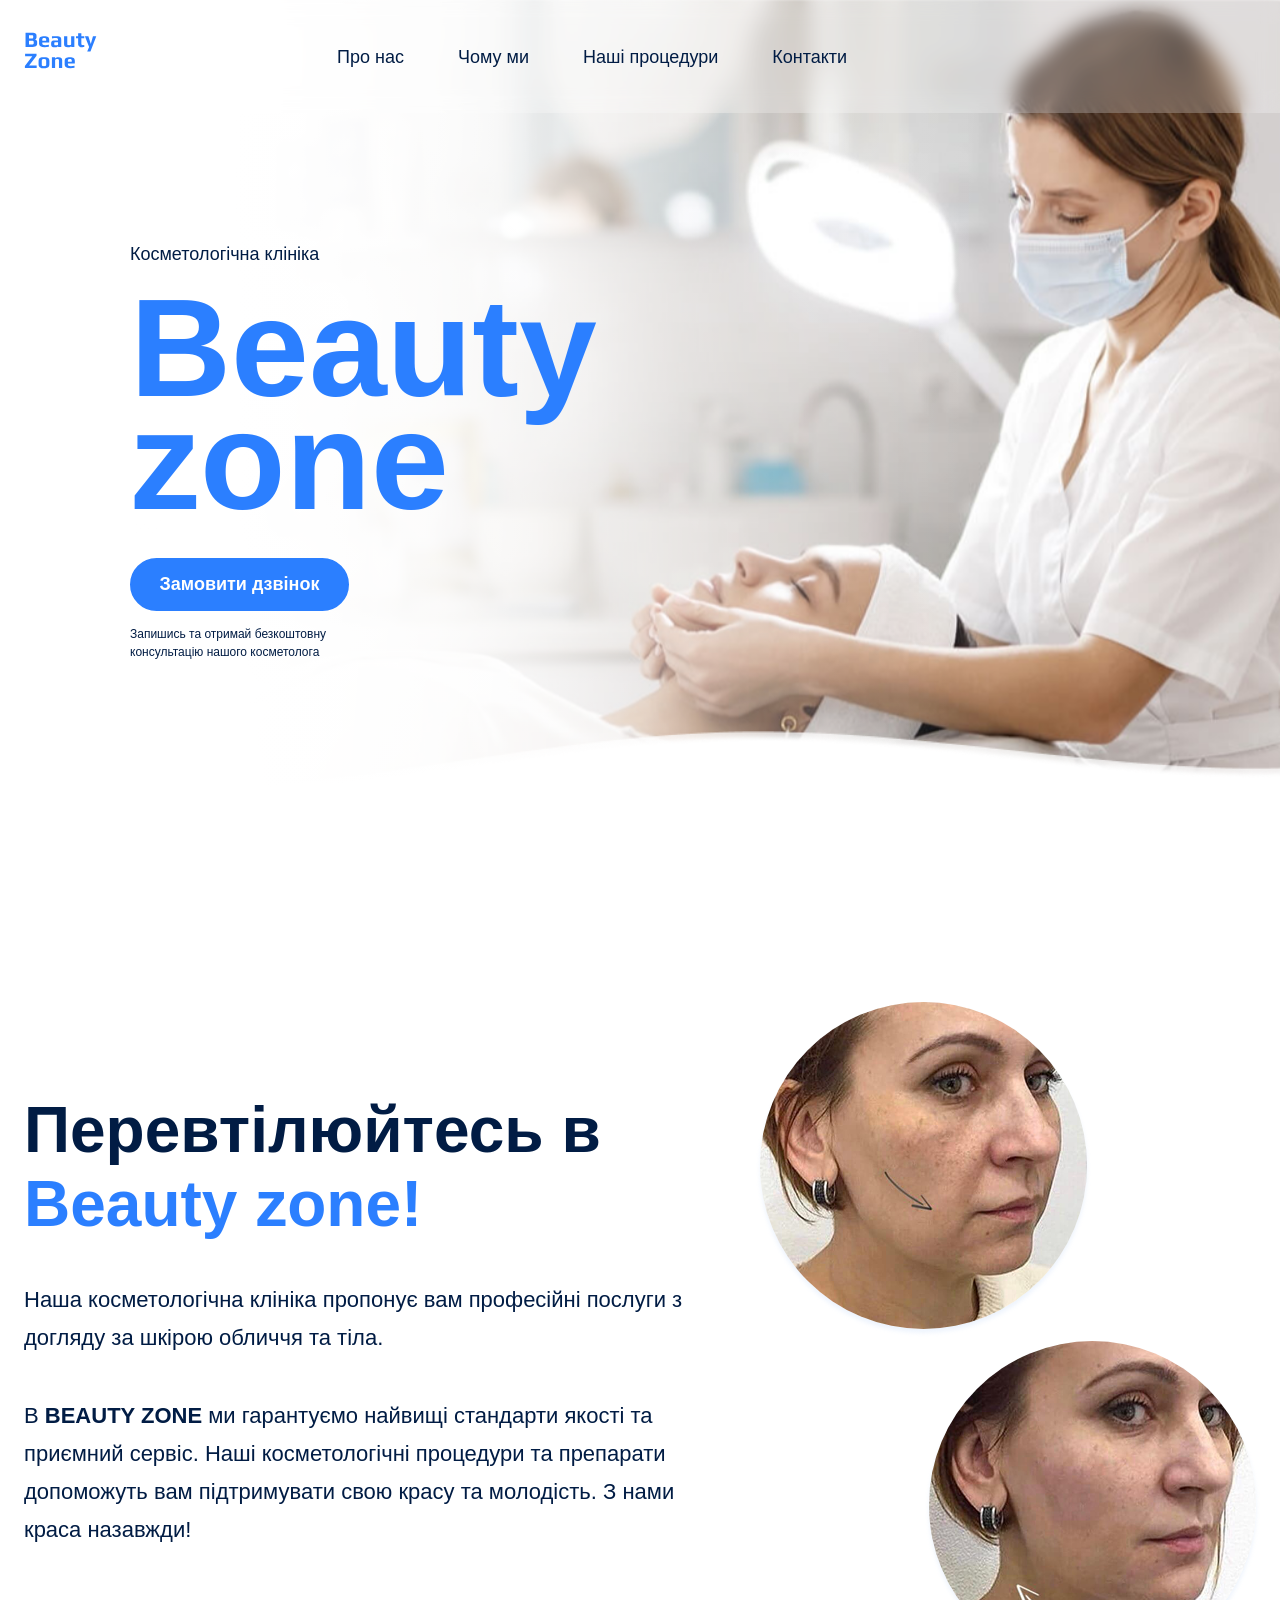
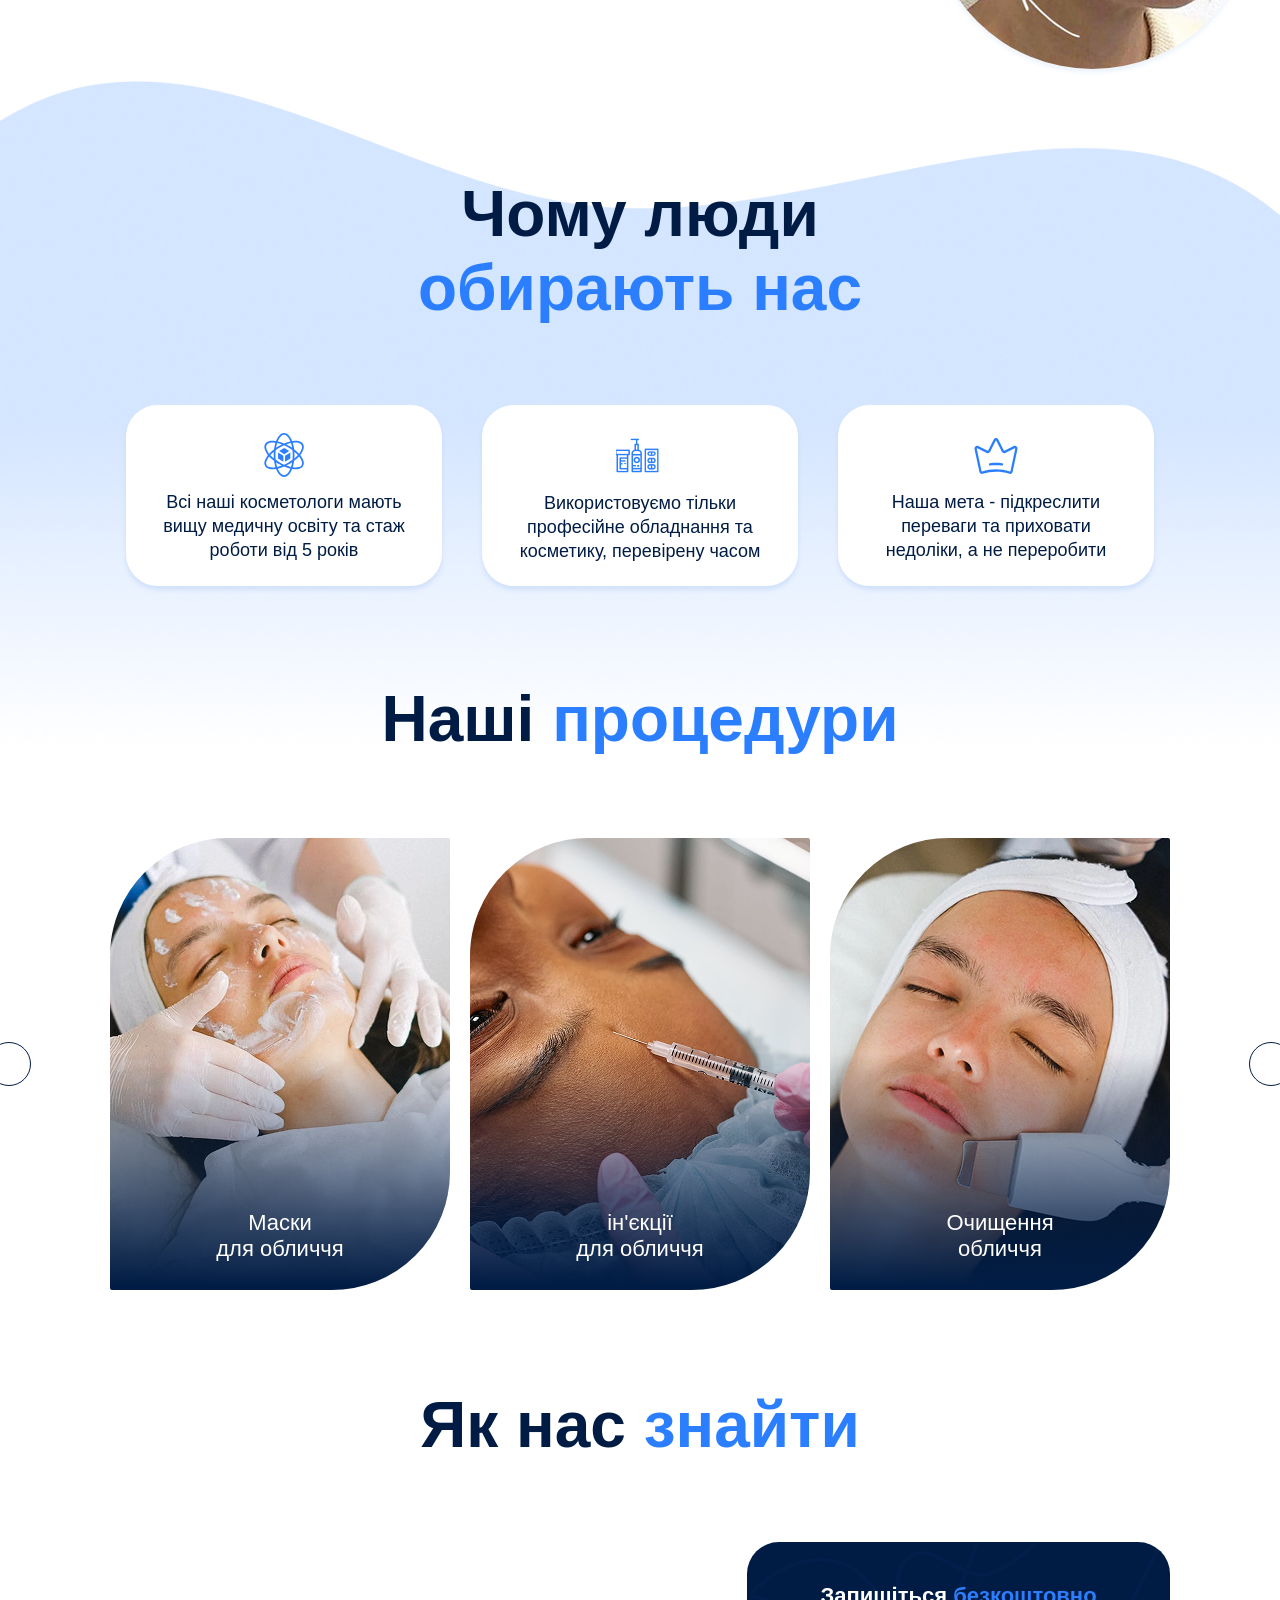
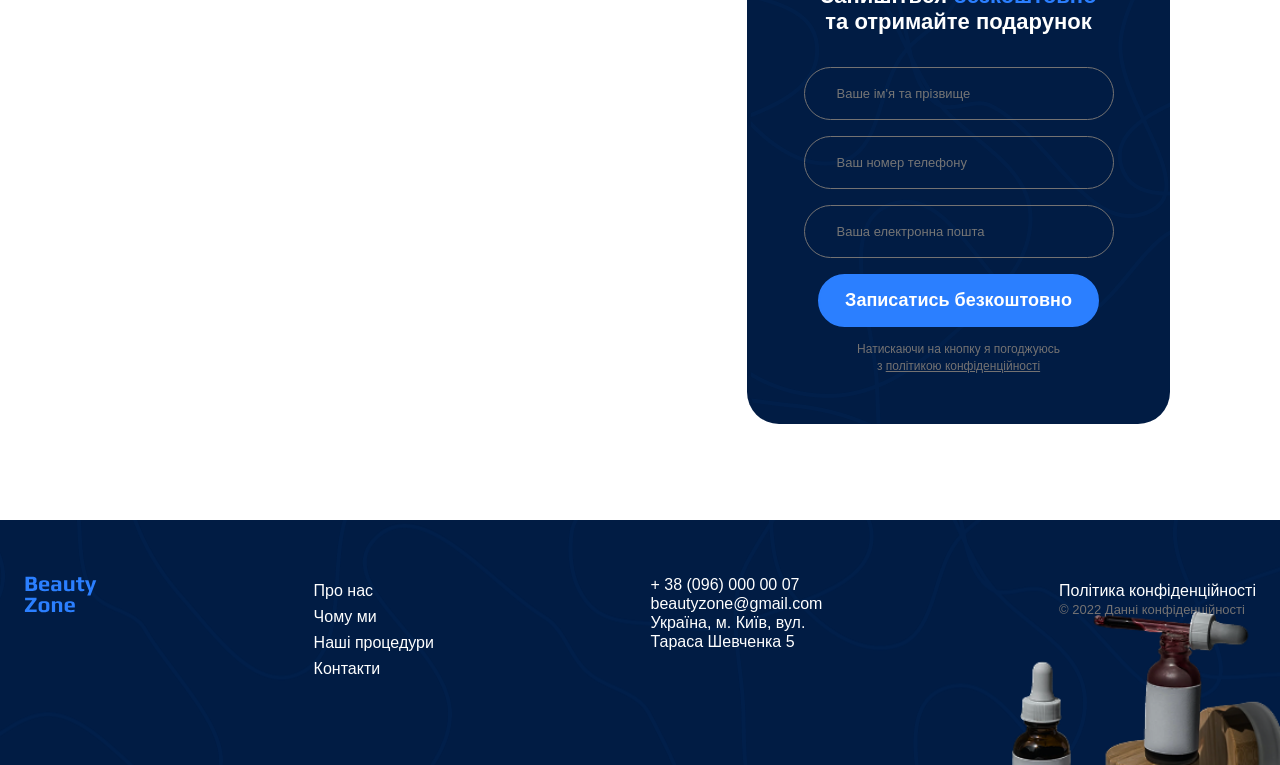
==== commit c2944cbe: "Add files via upload" ====
--- a/index.html
+++ b/index.html
@@ -82,6 +82,15 @@
       <section class="about-us-section" id="about-us-section">
         <div class="container">
           <div class="about-us-container">
+            <svg class="star">
+              <use href="./icons/Star.svg" width="35" height="35"></use>
+            </svg>
+            <svg class="star-small">
+              <use href="./icons/Star.svg" width="16" height="16"></use>
+            </svg>
+            <svg class="star-large">
+              <use href="./icons/Star.svg" width="64" height="64"></use>
+            </svg>
             <div class="about-us-text">
               <h2 class="transformation-tittle">
                 Перевтілюйтесь в
@@ -117,8 +126,8 @@
       <div class="wave">
         <section class="why-us-section" id="why-us-section">
           <div class="container">
-            <h2 class="section-title">
-              Чому люди <span class="why">обирають нас</span>
+            <h2 class="section-title why-tittle">
+              Чому люди <span class="why"><br />обирають нас</span>
             </h2>
             <div class="why-us-container">
               <ul class="items">
@@ -281,27 +290,35 @@
           <div class="footer-nav">
             <nav>
               <ul>
-                <li><a class="footer-link" href="#">Про нас</a></li>
-                <li><a class="footer-link" href="#">Чому ми</a></li>
-                <li><a class="footer-link" href="#">Наші процедури</a></li>
-                <li><a class="footer-link" href="#">Контакти</a></li>
+                <li class="footer-text">
+                  <a class="footer-link" href="#">Про нас</a>
+                </li>
+                <li class="footer-text">
+                  <a class="footer-link" href="#">Чому ми</a>
+                </li>
+                <li class="footer-text">
+                  <a class="footer-link" href="#">Наші процедури</a>
+                </li>
+                <li class="footer-text">
+                  <a class="footer-link" href="#">Контакти</a>
+                </li>
               </ul>
             </nav>
           </div>
           <div class="footer-addres">
-            <address>
+            <address class="footer-address">
               <ul class="address-links">
-                <li>
+                <li class="footer-text">
                   <a class="address-links" href="tel:+380960000007"
                     >+ 38 (096) 000 00 07</a
                   >
                 </li>
-                <li>
+                <li class="footer-text">
                   <a class="address-links" href="mailto:beautyzone@gmail.com"
                     >beautyzone@gmail.com</a
                   >
                 </li>
-                <li>
+                <li class="footer-text">
                   <a
                     class="address-links"
                     href="https://maps.app.goo.gl/ui9dRhUchpuA1HGF8"
--- a/css/main.css
+++ b/css/main.css
@@ -237,6 +237,7 @@
   font-size: 64px;
   margin-bottom: 80px;
   line-height: normal;
+  margin-top: 0;
 }
 
 a {
@@ -257,6 +258,27 @@
   max-width: 1288px;
   margin: 0 auto;
   padding: 0 24px;
+}
+
+address {
+  font-style: normal;
+}
+
+@keyframes blueStar {
+  25% {
+    transform: scale(1);
+  }
+
+  50% {
+    transform: scale(1.2);
+  }
+
+  75% {
+    transform: scale(1.3);
+  }
+  100% {
+    transform: scale(1);
+  }
 }
 
 /*Button*/
@@ -320,12 +342,12 @@
   font-weight: 400;
   font-size: 18px;
   text-decoration: none;
+  transition: transform 0.3s;
 }
 
 .header-link:hover {
   color: var(--color-brand-light);
-  font-weight: 700;
-  font-size: 18px;
+  transform: scale(1.1);
 }
 
 /*hero-section*/
@@ -336,7 +358,14 @@
 }
 
 .hero-section {
-  background-image: linear-gradient(94deg, #fff 9.65%, rgba(255, 255, 255, 0.85) 26.08%, rgba(255, 255, 255, 0.19) 52.74%, rgba(255, 255, 255, 0) 74.46%), url(../images2/фон.png);
+  background-image: linear-gradient(
+      94deg,
+      #fff 9.65%,
+      rgba(255, 255, 255, 0.85) 26.08%,
+      rgba(255, 255, 255, 0.19) 52.74%,
+      rgba(255, 255, 255, 0) 74.46%
+    ),
+    url(../images2/фон.png);
   background-repeat: no-repeat;
   background-position: center top;
   background-size: cover;
@@ -357,6 +386,7 @@
 }
 
 .hero-text {
+  margin-top: 122px;
   margin-left: 106px;
 }
 
@@ -381,10 +411,27 @@
 }
 
 /*about us section*/
-.about-us-section {
-  z-index: -1;
-}
-
+.star {
+  position: absolute;
+  top: 1000px;
+  right: 100px;
+  animation: blueStar linear 10s infinite;
+  fill: var(--color-brand-light);
+}
+.star-small {
+  position: absolute;
+  top: 1200px;
+  right: 100px;
+  animation: blueStar linear 10s infinite;
+  fill: var(--color-secondary-light);
+}
+.star-large {
+  position: absolute;
+  top: 1350px;
+  right: 550px;
+  animation: blueStar linear 10s infinite;
+  fill: var(--color-brand-dark);
+}
 .about-us-container {
   display: flex;
   justify-content: space-between;
@@ -487,7 +534,13 @@
 }
 
 .procedures-card-1 {
-  background-image: linear-gradient(180deg, rgba(1, 28, 68, 0) 47.4%, rgba(1, 28, 68, 0.73) 82.66%, #011c44 99.06%), url(../images2/3.png);
+  background-image: linear-gradient(
+      180deg,
+      rgba(1, 28, 68, 0) 47.4%,
+      rgba(1, 28, 68, 0.73) 82.66%,
+      #011c44 99.06%
+    ),
+    url(../images2/3.png);
   border: 2px solid var(--color-brand-white);
   text-align: center;
   border-radius: 120px 4px;
@@ -497,7 +550,13 @@
 }
 
 .procedures-card-2 {
-  background-image: linear-gradient(180deg, rgba(1, 28, 68, 0) 47.4%, rgba(1, 28, 68, 0.73) 82.66%, #011c44 99.06%), url(../images2/4.png);
+  background-image: linear-gradient(
+      180deg,
+      rgba(1, 28, 68, 0) 47.4%,
+      rgba(1, 28, 68, 0.73) 82.66%,
+      #011c44 99.06%
+    ),
+    url(../images2/4.png);
   border: 2px solid var(--color-brand-white);
   text-align: center;
   border-radius: 120px 4px;
@@ -507,7 +566,13 @@
 }
 
 .procedures-card-3 {
-  background-image: linear-gradient(180deg, rgba(1, 28, 68, 0) 47.4%, rgba(1, 28, 68, 0.73) 82.66%, #011c44 99.06%), url(../images2/5.png);
+  background-image: linear-gradient(
+      180deg,
+      rgba(1, 28, 68, 0) 47.4%,
+      rgba(1, 28, 68, 0.73) 82.66%,
+      #011c44 99.06%
+    ),
+    url(../images2/5.png);
   border: 2px solid var(--color-brand-white);
   text-align: center;
   border-radius: 120px 4px;
@@ -533,7 +598,7 @@
   font-size: 22px;
   line-height: 118%;
   text-align: center;
-  margin-top: 390px;
+  margin-top: 372px;
 }
 
 .procedures {
@@ -590,6 +655,10 @@
   background-repeat: no-repeat;
   background-position: center;
   position: relative;
+  line-height: 1.18;
+}
+.footer-text {
+  gap: 16px;
 }
 
 .footer::after {
@@ -606,13 +675,20 @@
 
 .footer-container {
   display: flex;
+
+  padding: 56px 0;
+  justify-content: space-between;
+}
+
+.footer-addres {
+  display: flex;
   gap: 186px;
-  padding: 56px;
-}
-
-.footer-addres {
-  display: flex;
-  gap: 186px;
+}
+
+.footer-address {
+  display: flex;
+  flex-direction: column;
+  gap: 16px;
 }
 
 .address-links {
@@ -637,6 +713,7 @@
   font-weight: 400;
   font-size: 16px;
   text-decoration: none;
+  transition: transform 0.3s;
 }
 
 .politics {
@@ -648,7 +725,7 @@
 
 .footer-link:hover {
   color: var(--color-brand-light);
-  font-weight: 700;
+  transform: scale(1.1);
 }
 
 .footer {
@@ -813,4 +890,4 @@
 .moodal-div {
   justify-content: center;
   align-items: center;
-}/*# sourceMappingURL=main.css.map */+} /*# sourceMappingURL=main.css.map */
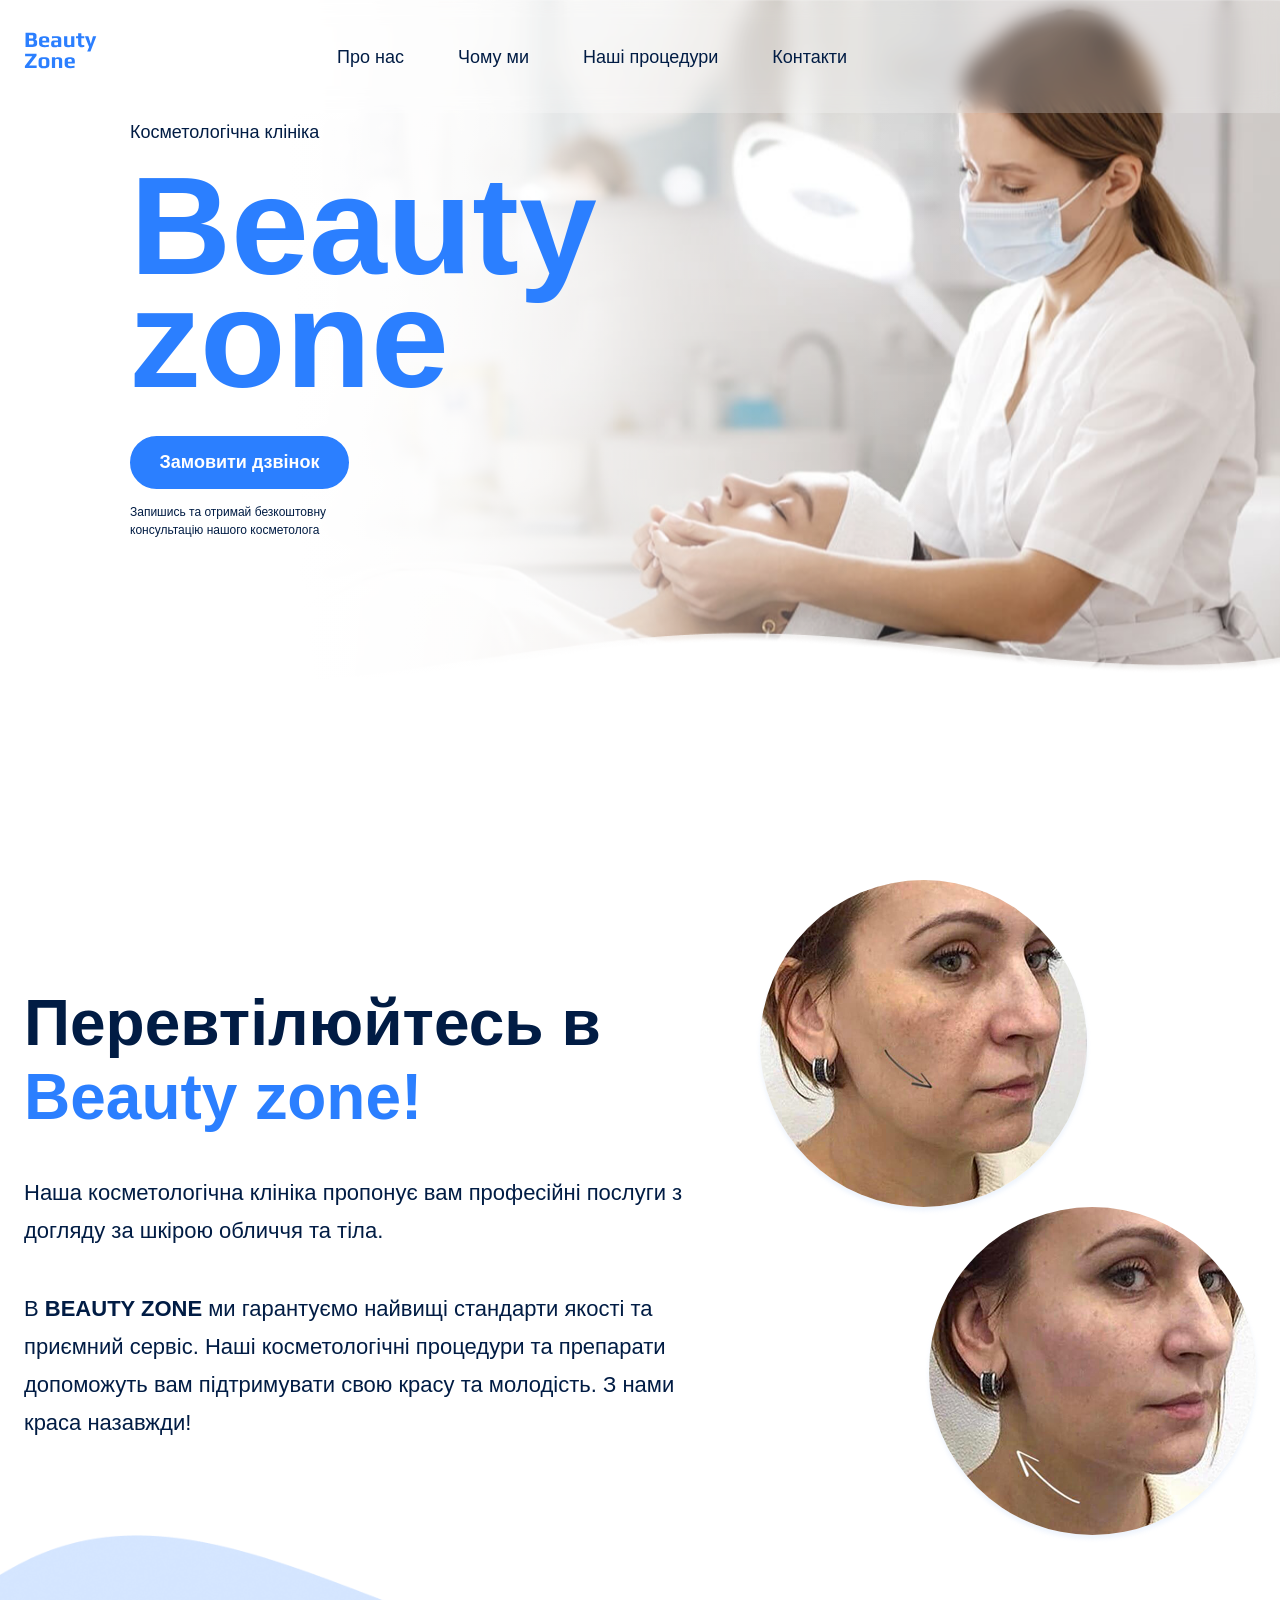
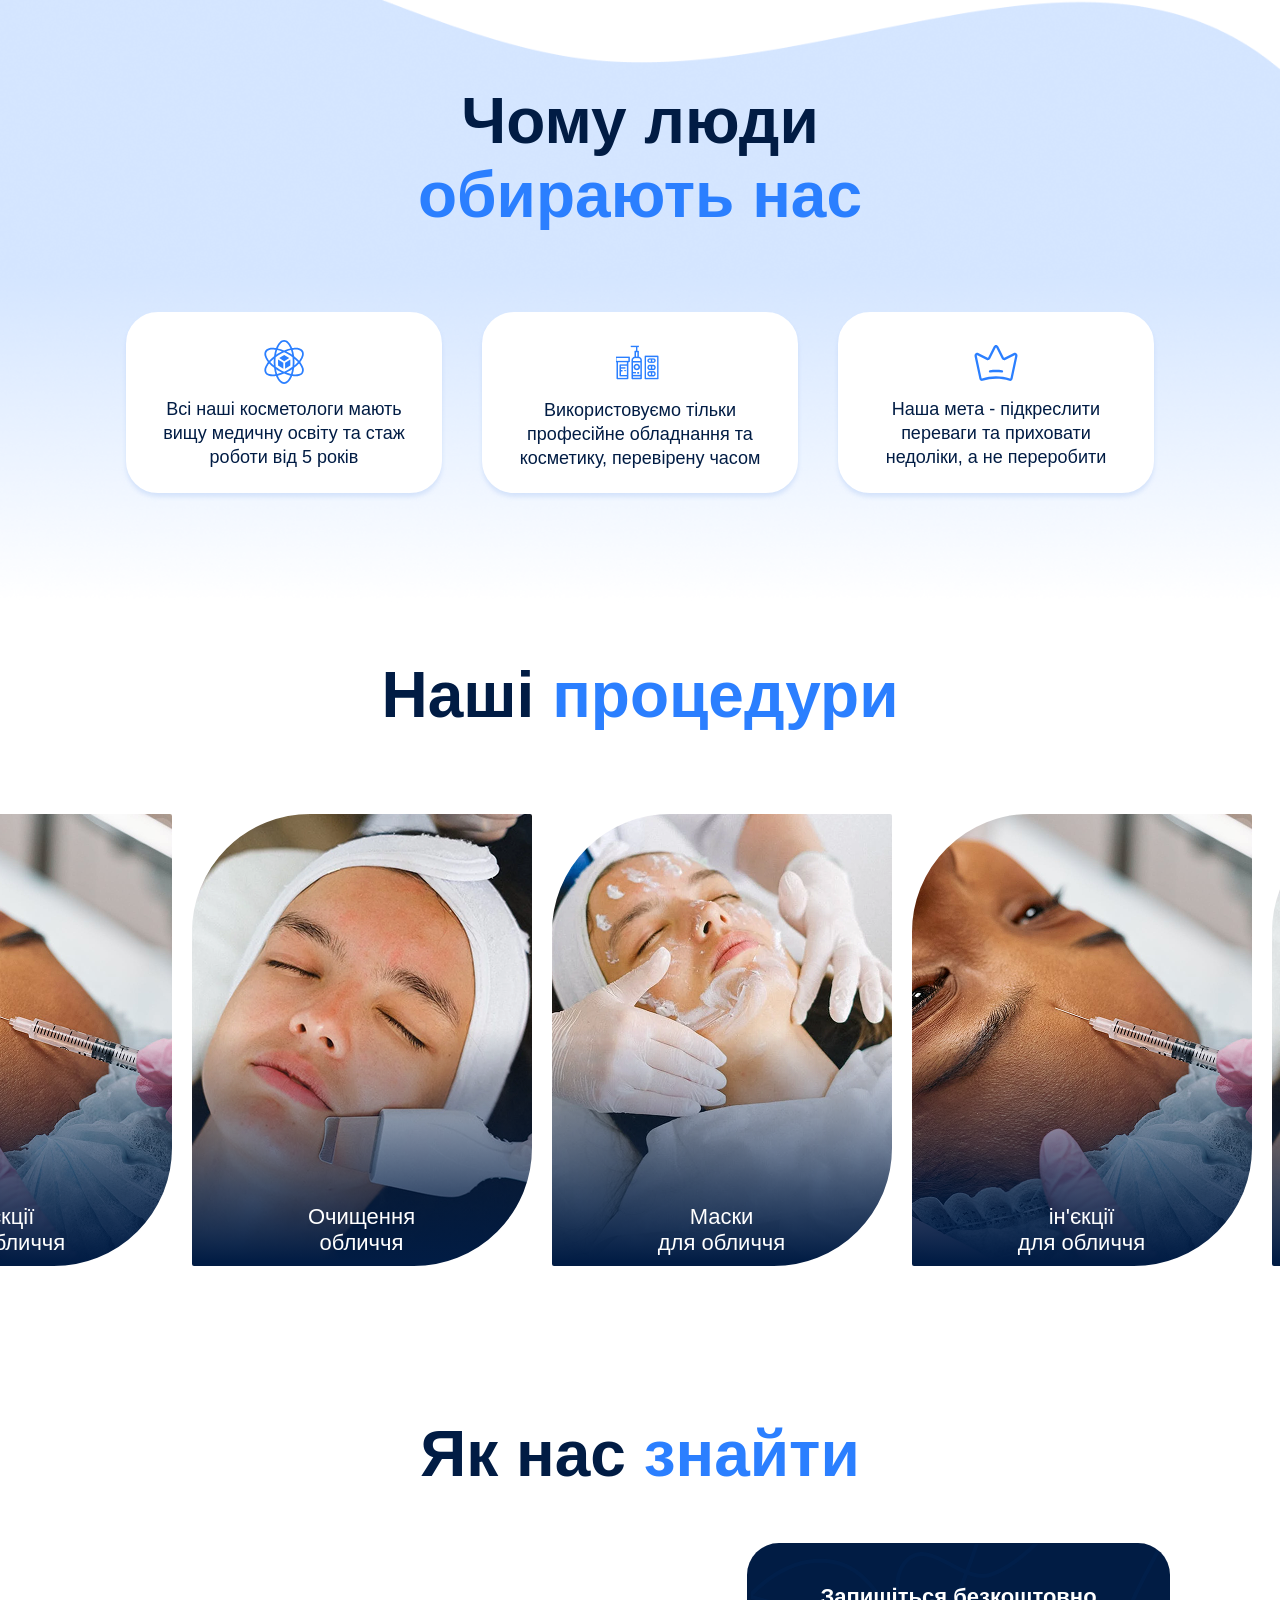
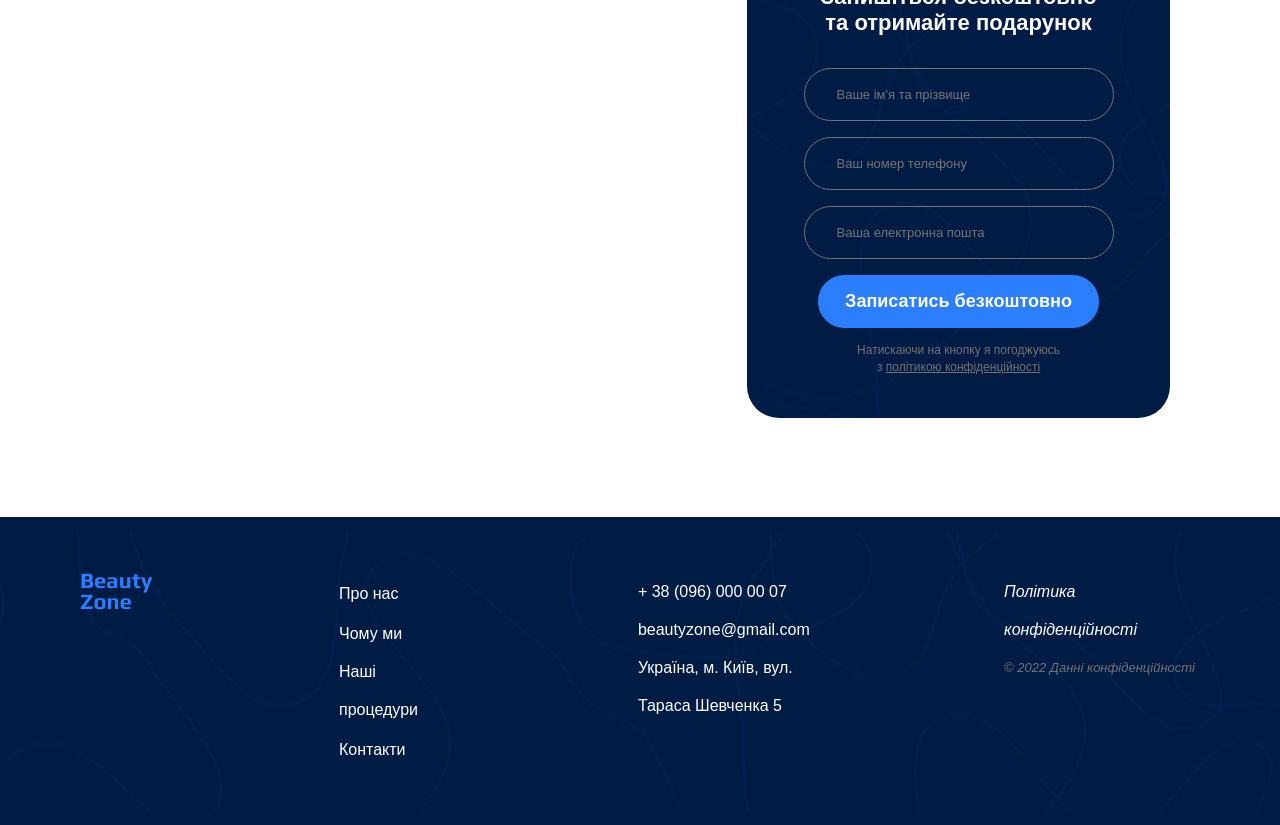
==== commit db119db4: "Add files via upload" ====
--- a/index.html
+++ b/index.html
@@ -1,4 +1,4 @@
-<!DOCTYPE html>
+<!doctype html>
 <html lang="en">
   <head>
     <meta charset="UTF-8" />
@@ -10,46 +10,54 @@
   <body>
     <header class="header">
       <div class="container">
-        <div class="header-container">
+        <div class="header__header-container">
           <a href="./index.html">
             <img
               src="./images2/logo.svg"
               alt="Логотип косметологічної компанії"
             />
           </a>
-          <nav class="header-nav">
-            <ul class="header-menu">
+          <nav class="header__header-nav">
+            <ul class="header__header-menu">
               <li>
-                <a class="header-link" href="#about-us-section">Про нас</a>
-              </li>
-              <li><a class="header-link" href="#why-us-section">Чому ми</a></li>
+                <a class="header__header-link" href="#about-us-section"
+                  >Про нас</a
+                >
+              </li>
               <li>
-                <a class="header-link" href="#procedures-section"
+                <a class="header__header-link" href="#why-us-section"
+                  >Чому ми</a
+                >
+              </li>
+              <li>
+                <a class="header__header-link" href="#procedures-section"
                   >Наші процедури</a
                 >
               </li>
               <li>
-                <a class="header-link" href="#contakts-section">Контакти</a>
+                <a class="header__header-link" href="#contakts-section"
+                  >Контакти</a
+                >
               </li>
             </ul>
           </nav>
-          <div class="header-logos">
-            <ul class="address-logos-header">
-              <li class="adress-icon">
+          <div class="header__header-logos">
+            <ul class="header__address-logos-header">
+              <li class="header__adress-icon">
                 <a href="#">
-                  <svg class="adress-icons" width="32" height="32">
+                  <svg class="header__adress-icons" width="32" height="32">
                     <use href="./icons/telephone-logo.svg"></use>
                   </svg>
                 </a>
               </li>
-              <li class="adress-icon">
+              <li class="header__adress-icon">
                 <a href="#">
                   <svg class="adress-icons" width="32" height="32">
                     <use href="./icons/icon-instagram.svg"></use>
                   </svg>
                 </a>
               </li>
-              <li class="adress-icon">
+              <li class="header__adress-icon">
                 <a href="#">
                   <svg class="adress-icons" width="32" height="32">
                     <use href="./icons/icon-fasebook.svg"></use>
@@ -57,6 +65,18 @@
                 </a>
               </li>
             </ul>
+             <button class="header__burger menu-button-open" type="button">
+            <svg width="24px" height="24px">
+              <use href="./images/icons.svg#icon-menu-2"></use>
+            </svg>
+          </button>
+          <div class="mobile-menu">
+            <button
+              class="menu-button-close mobile-menu__button-close"
+              type="button"
+            >
+              Close
+            </button>
           </div>
         </div>
       </div>
@@ -64,14 +84,14 @@
     <main>
       <section class="hero-section">
         <div class="container">
-          <div class="hero-container">
-            <div class="hero-text">
-              <p class="kosmetology">Косметологічна клініка</p>
-              <h1 class="hero-title">Beauty zone</h1>
+          <div class="hero-section__hero-container">
+            <div class="hero-section__hero-text">
+              <p class="hero-section__kosmetology">Косметологічна клініка</p>
+              <h1 class="hero-section__hero-title">Beauty zone</h1>
               <button class="button modal-button-open" type="button">
                 Замовити дзвінок
               </button>
-              <p class="call-and-get">
+              <p class="hero-section__call-and-get">
                 Запишись та отримай безкоштовну <br />
                 консультацію нашого косметолога
               </p>
@@ -81,28 +101,28 @@
       </section>
       <section class="about-us-section" id="about-us-section">
         <div class="container">
-          <div class="about-us-container">
-            <svg class="star">
+          <div class="about-us-section__about-us-container">
+            <svg class="about-us-section__star">
               <use href="./icons/Star.svg" width="35" height="35"></use>
             </svg>
-            <svg class="star-small">
+            <svg class="about-us-section__star-small">
               <use href="./icons/Star.svg" width="16" height="16"></use>
             </svg>
-            <svg class="star-large">
+            <svg class="about-us-section__star-large">
               <use href="./icons/Star.svg" width="64" height="64"></use>
             </svg>
-            <div class="about-us-text">
-              <h2 class="transformation-tittle">
+            <div class="about-us-section__about-us-text">
+              <h2 class="about-us-section__transformation-tittle">
                 Перевтілюйтесь в
-                <span class="transformation">Beauty zone!</span>
+                <span class="about-us-section__transformation">Beauty zone!</span>
               </h2>
-              <p class="about-text">
+              <p class="about-us-section__about-text">
                 Наша косметологічна клініка пропонує вам професійні послуги з
                 догляду за шкірою обличчя та тіла.
               </p>
 
-              <p class="about-text">
-                B <span class="wide-text">Beauty zone</span> ми гарантуємо
+              <p class="about-us-section__about-text">
+                B <span class="about-us-section__wide-text">Beauty zone</span> ми гарантуємо
                 найвищі стандарти якості та приємний сервіс. Наші косметологічні
                 процедури та препарати допоможуть вам підтримувати свою красу та
                 молодість. З нами краса назавжди!
@@ -110,12 +130,12 @@
             </div>
             <a href="/index.html">
               <img
-                class="about-us-images"
+                class="about-us-section__about-us-images"
                 src="./images2/1.png"
                 alt="обличчя жінки до процедури"
               />
               <img
-                class="about-us-images after"
+                class="about-us-section__about-us-images after"
                 src="./images2/2.png"
                 alt="обличчя жінки після процедури"
               />
@@ -126,34 +146,34 @@
       <div class="wave">
         <section class="why-us-section" id="why-us-section">
           <div class="container">
-            <h2 class="section-title why-tittle">
-              Чому люди <span class="why"><br />обирають нас</span>
+            <h2 class="section-title why-us-section__why-tittle">
+              Чому люди <span class="why-us-section__why"><br />обирають нас</span>
             </h2>
-            <div class="why-us-container">
-              <ul class="items">
-                <li class="why-item">
+            <div class="why-us-section__why-us-container">
+              <ul class="why-us-section__items">
+                <li class="why-us-section__why-item">
                   <img
                     src="./images2/game-icons_materials-science.svg"
                     alt="фізика"
                   />
-                  <p class="why-us-text">
+                  <p class="why-us-section__why-us-text">
                     Всі наші косметологи мають вищу медичну освіту та стаж
                     роботи від 5 років
                   </p>
                 </li>
-                <li class="why-item">
+                <li class="why-us-section__why-item">
                   <img
                     src="./images2/medicinecosmeticsbottletreatment_109776 1.png"
                     alt="медикаменти"
                   />
-                  <p class="why-us-text">
+                  <p class="why-us-section__why-us-text">
                     Використовуємо тільки професійне обладнання та косметику,
                     перевірену часом
                   </p>
                 </li>
-                <li class="why-item">
+                <li class="why-us-section__why-item">
                   <img src="./images2/ph_crown-light.svg" alt="корона" />
-                  <p class="why-us-text">
+                  <p class="why-us-section__why-us-text">
                     Наша мета - підкреслити переваги та приховати недоліки, а не
                     переробити
                   </p>
@@ -195,7 +215,34 @@
                     <p class="procedures-text">Очищення<br />обличчя</p>
                   </article>
                 </li>
+                <li class="procedures-items">
+                  <article class="procedures-card-1">
+                    <p class="procedures-text">
+                      Маски<br />
+                      для обличчя
+                    </p>
+                  </article>
+                </li>
+                <li class="procedures-items">
+                  <article class="procedures-card-2">
+                    <p class="procedures-text">
+                      iн'єкції<br />
+                      для обличчя
+                    </p>
+                  </article>
+                </li>
+                <li class="procedures-items">
+                  <article class="procedures-card-3">
+                    <p class="procedures-text">Очищення<br />обличчя</p>
+                  </article>
+                </li>
               </ul>
+               <div class="pagination">
+                            <span class="pagination__button"></span>
+                            <span class="pagination__button"></span>
+                            <span class="pagination__button"></span>
+                            <span class="pagination__button"></span>
+                        </div>
               <button class="carousel-button next" type="button">
                 <svg class="carousel-arrow" width="32" height="32">
                   <use href="./icons/carusel-button.svg"></use>
@@ -208,12 +255,12 @@
 
       <section id="contakts-section">
         <div class="container">
-          <h2 class="section-title">
-            Як нас <span class="where">знайти</span>
+          <h2 class="section-title contakts-section__section-title">
+            Як нас <span class="contakts-section__where">знайти</span>
           </h2>
-          <div class="find-us-container">
+          <div class="contakts-section__find-us-container">
             <iframe
-              class="map"
+              class="contakts-section__map"
               src="https://www.google.com/maps/embed?pb=!1m18!1m12!1m3!1d1268.7230455731217!2d30.77303471744384!3d50.50726609288503!2m3!1f0!2f0!3f0!3m2!1i1024!2i768!4f13.1!3m3!1m2!1s0x40d4d97de411b701%3A0x48116b28f7f00d94!2z0YPQuy4g0KLQsNGA0LDRgdCwINCo0LXQstGH0LXQvdC60L4sIDUsINCR0YDQvtCy0LDRgNGLLCDQmtC40LXQstGB0LrQsNGPINC-0LHQu9Cw0YHRgtGMLCAwNzQwMA!5e0!3m2!1sru!2sua!4v1757618641084!5m2!1sru!2sua"
               style="border: 0"
               allowfullscreen=""
@@ -221,49 +268,49 @@
               referrerpolicy="no-referrer-when-downgrade"
             ></iframe>
             <form class="form" name="contact-form">
-              <h2 class="form-tittle">
+              <h2 class="form__form-tittle">
                 Запишіться <span class="where">безкоштовно</span> <br />
                 та отримайте подарунок
               </h2>
-              <div class="form-field">
-                <label class="label hidden" for="user-name"
+              <div class="form__form-field">
+                <label class="form__labellabel hidden" for="user-name"
                   >Ваше ім'я та прізвище</label
                 >
                 <input
                   pattern="^[Є-ЯҐа-їґ]+\s[Є-ЯҐа-іґ]+$"
-                  class="input"
+                  class="form__input"
                   type="text"
                   id="user-name"
                   placeholder="Ваше ім'я та прізвище"
                   required
                 />
               </div>
-              <div class="form-field">
+              <div class="form__form-field">
                 <label class="label hidden" for="user-phone"
                   >Ваш номер телефону</label
                 >
                 <input
                   pattern="[\+]\d{3}\s[\(]\d{2}[\)]\s\d{3}[\-]\d{2}[\-]\d{2}"
-                  class="input"
+                  class="form__input"
                   type="text"
                   id="user-phone"
                   placeholder="Ваш номер телефону"
                   required
                 />
               </div>
-              <div class="form-field">
-                <label class="label hidden" for="user-ea"
+              <div class="form__form-field">
+                <label class="form__label hidden" for="user-ea"
                   >Ваша електронна пошта</label
                 >
                 <input
-                  class="input"
+                  class="form__input"
                   type="email"
                   id="email"
                   placeholder="Ваша електронна пошта"
                   required
                 />
               </div>
-              <button class="button button-form" type="submit">
+              <button class="button form__button-form" type="submit">
                 Записатись безкоштовно
               </button>
               <p class="useless">
@@ -278,8 +325,8 @@
     </main>
     <footer class="footer">
       <div class="container">
-        <div class="footer-container">
-          <div class="footer-logo">
+        <div class="footer__footer-container">
+          <div class="footer__footer-logo">
             <a href="#">
               <img
                 src="./images2/logo.svg"
@@ -287,64 +334,64 @@
               />
             </a>
           </div>
-          <div class="footer-nav">
+          <div class="footer__footer-nav">
             <nav>
               <ul>
-                <li class="footer-text">
-                  <a class="footer-link" href="#">Про нас</a>
-                </li>
-                <li class="footer-text">
-                  <a class="footer-link" href="#">Чому ми</a>
-                </li>
-                <li class="footer-text">
-                  <a class="footer-link" href="#">Наші процедури</a>
-                </li>
-                <li class="footer-text">
-                  <a class="footer-link" href="#">Контакти</a>
+                <li class="footer__footer-text">
+                  <a class="footer__footer-link" href="#">Про нас</a>
+                </li>
+                <li class="footer__footer-text">
+                  <a class="footer__footer-link" href="#">Чому ми</a>
+                </li>
+                <li class="footer__footer-text">
+                  <a class="footer__footer-link" href="#">Наші процедури</a>
+                </li>
+                <li class="footer__footer-text">
+                  <a class="footer__footer-link" href="#">Контакти</a>
                 </li>
               </ul>
             </nav>
           </div>
           <div class="footer-addres">
-            <address class="footer-address">
-              <ul class="address-links">
-                <li class="footer-text">
-                  <a class="address-links" href="tel:+380960000007"
+            <address class="footer__footer-address">
+              <ul class="footer__address-links">
+                <li class="footer__footer-text">
+                  <a class="footer__address-links" href="tel:+380960000007"
                     >+ 38 (096) 000 00 07</a
                   >
                 </li>
-                <li class="footer-text">
-                  <a class="address-links" href="mailto:beautyzone@gmail.com"
+                <li class="footer__footer-text">
+                  <a class="footer__address-links" href="mailto:beautyzone@gmail.com"
                     >beautyzone@gmail.com</a
                   >
                 </li>
-                <li class="footer-text">
+                <li class="footer__footer-text">
                   <a
-                    class="address-links"
+                    class="footer__address-links"
                     href="https://maps.app.goo.gl/ui9dRhUchpuA1HGF8"
                     target="_blank"
                     >Україна, м. Київ, вул. Тараса Шевченка 5</a
                   >
                 </li>
               </ul>
-              <ul class="address-logos">
-                <li class="adress-icon">
+              <ul class="footer__address-logos">
+                <li class="footer__adress-icon">
                   <a href="#">
-                    <svg class="adress-icons" width="42" height="42">
+                    <svg class="footer__adress-icons" width="42" height="42">
                       <use href="./icons/telephone-logo.svg"></use>
                     </svg>
                   </a>
                 </li>
-                <li class="adress-icon">
+                <li class="footer__adress-icon">
                   <a href="#">
-                    <svg class="adress-icons" width="42" height="42">
+                    <svg class="footer__adress-icons" width="42" height="42">
                       <use href="./icons/icon-instagram.svg"></use>
                     </svg>
                   </a>
                 </li>
-                <li class="adress-icon">
+                <li class="footer__adress-icon">
                   <a href="#">
-                    <svg class="adress-icons" width="42" height="42">
+                    <svg class="footer__adress-icons" width="42" height="42">
                       <use href="./icons/icon-fasebook.svg"></use>
                     </svg>
                   </a>
@@ -357,7 +404,7 @@
               <a class="politics" href="" target="_blank"
                 >Політика конфіденційності</a
               >
-              <p class="konfidance">&copy; 2022 Данні конфіденційності</p>
+              <p class="footer__konfidance">&copy; 2022 Данні конфіденційності</p>
             </address>
           </div>
         </div>
@@ -422,7 +469,10 @@
           </p>
         </form>
       </div>
-    </div>
+    </div> 
+    <script src="https://cdn.jsdelivr.net/npm/swiper@9/swiper-bundle.min.js"></script>
+    <script src="./js/mobile-menu.js"></script>
     <script src="./js/modal.js"></script>
+    <script src="./js/"></script>
   </body>
 </html>
--- a/css/main.css
+++ b/css/main.css
@@ -237,7 +237,6 @@
   font-size: 64px;
   margin-bottom: 80px;
   line-height: normal;
-  margin-top: 0;
 }
 
 a {
@@ -260,24 +259,34 @@
   padding: 0 24px;
 }
 
-address {
-  font-style: normal;
-}
-
 @keyframes blueStar {
   25% {
     transform: scale(1);
   }
-
   50% {
     transform: scale(1.2);
   }
-
   75% {
     transform: scale(1.3);
   }
   100% {
     transform: scale(1);
+  }
+}
+.wave {
+  background-image: url(../images2/background.png);
+  background-size: cover;
+  background-repeat: no-repeat;
+}
+
+.section-title {
+  font-size: 32px;
+  text-align: center;
+}
+@media screen and (min-width: 1200px) {
+  .section-title {
+    text-align: center;
+    font-size: 64px;
   }
 }
 
@@ -306,37 +315,45 @@
   padding-top: 32px;
   padding-bottom: 32px;
   width: 100%;
-  -webkit-backdrop-filter: blur(10px);
-  backdrop-filter: blur(10px);
-  background: rgba(255, 255, 255, 0.25);
-}
-
-.header-container {
+}
+@media screen and (min-width: 1200px) {
+  .header {
+    backdrop-filter: blur(10px);
+    background: rgba(255, 255, 255, 0.25);
+  }
+}
+.header__header-container {
   display: flex;
   align-items: center;
   gap: 240px;
 }
-
-.address-logos-header {
-  fill: var(--color-brand-dark);
-  display: flex;
-  gap: 32px;
-}
-
-.header-menu {
-  display: flex;
-  justify-content: center;
-  gap: 54px;
-  font-size: 18px;
-}
-
-.header-nav {
+.header__address-logos-header {
+  display: none;
+}
+@media screen and (min-width: 1200px) {
+  .header__address-logos-header {
+    fill: var(--color-brand-dark);
+    display: flex;
+    gap: 32px;
+  }
+}
+.header__header-menu {
+  display: none;
+}
+@media screen and (min-width: 1200px) {
+  .header__header-menu {
+    display: flex;
+    justify-content: center;
+    gap: 54px;
+    font-size: 18px;
+  }
+}
+.header__header-nav {
   flex-grow: 1;
   display: flex;
   align-items: center;
 }
-
-.header-link {
+.header__header-link {
   color: var(--color-brand-dark);
   cursor: pointer;
   font-weight: 400;
@@ -344,28 +361,45 @@
   text-decoration: none;
   transition: transform 0.3s;
 }
-
-.header-link:hover {
+.header__header-link:hover {
   color: var(--color-brand-light);
   transform: scale(1.1);
 }
+.header__burger {
+  padding-left: 0;
+  display: block;
+  background-color: transparent;
+  fill: var(--color-brand-light);
+  justify-content: end;
+}
+@media screen and (min-width: 1200px) {
+  .header__burger {
+    display: none;
+  }
+}
+
+.mobile-menu {
+  position: fixed;
+  top: 0;
+  left: 0;
+  width: 100%;
+  height: 100%;
+  background-color: var(--color-brand-white);
+  transform: translateX(100%);
+  transition: transform 0.3s;
+}
+.mobile-menu.is-open {
+  transform: translateX(0);
+}
+.mobile-menu__button-close {
+  position: absolute;
+  top: 16px;
+  right: 24px;
+}
 
 /*hero-section*/
-.hero-container {
-  padding-top: 17px;
-  display: flex;
-  align-items: center;
-}
-
 .hero-section {
-  background-image: linear-gradient(
-      94deg,
-      #fff 9.65%,
-      rgba(255, 255, 255, 0.85) 26.08%,
-      rgba(255, 255, 255, 0.19) 52.74%,
-      rgba(255, 255, 255, 0) 74.46%
-    ),
-    url(../images2/фон.png);
+  background-image: linear-gradient(94deg, #fff 9.65%, rgba(255, 255, 255, 0.85) 26.08%, rgba(255, 255, 255, 0.19) 52.74%, rgba(255, 255, 255, 0) 74.46%), url(../images2/фон.png);
   background-repeat: no-repeat;
   background-position: center top;
   background-size: cover;
@@ -374,139 +408,190 @@
   display: flex;
   align-items: center;
 }
-
-.kosmetology {
-  font-weight: 400;
-  font-size: 18px;
-}
-
-.call-and-get {
+@media screen and (min-width: 1200px) {
+  .hero-section__hero-container {
+    padding-top: 17px;
+    display: flex;
+    align-items: center;
+  }
+}
+.hero-section__kosmetology {
+  font-size: 12px;
+}
+@media screen and (min-width: 1200px) {
+  .hero-section__kosmetology {
+    font-weight: 400;
+    font-size: 18px;
+  }
+}
+.hero-section__call-and-get {
   font-size: 12px;
   line-height: 150%;
 }
-
-.hero-text {
-  margin-top: 122px;
-  margin-left: 106px;
-}
-
-.hero-title {
+.hero-section__hero-text {
+  align-items: center;
+  text-align: center;
+}
+@media screen and (min-width: 1200px) {
+  .hero-section__hero-text {
+    margin-left: 106px;
+    text-align: left;
+  }
+}
+.hero-section__hero-title {
+  text-align: center;
+  font-weight: 700;
+  font-size: 54px;
   color: var(--color-brand-light);
-  font-weight: 700;
-  font-size: 140px;
-  margin-top: 16px;
+  margin-bottom: 32px;
   line-height: 81%;
-  margin-bottom: 40px;
-  max-width: 530px;
-}
-
-.section-title {
+  margin-top: 0;
+}
+@media screen and (min-width: 1200px) {
+  .hero-section__hero-title {
+    font-size: 140px;
+    margin-top: 16px;
+    line-height: 81%;
+    margin-bottom: 40px;
+    max-width: 530px;
+    text-align: left;
+  }
+}
+.hero-section__section-title {
   font-family: "Play", sans-serif;
   font-weight: 700;
   font-size: 64px;
 }
-
-.link {
+.hero-section__link {
   color: #faf4ea;
 }
 
 /*about us section*/
-.star {
-  position: absolute;
-  top: 1000px;
-  right: 100px;
-  animation: blueStar linear 10s infinite;
-  fill: var(--color-brand-light);
-}
-.star-small {
+.about-us-section__about-us-container {
+  display: flex;
+  justify-content: space-between;
+  gap: 40px;
+  align-items: center;
+}
+.about-us-section__transformation-tittle {
+  max-width: 320px;
+  font-size: 32px;
+  margin-bottom: 24px;
+}
+@media screen and (min-width: 768px) {
+  .about-us-section__transformation-tittle {
+    font-weight: 700;
+    font-size: 64px;
+    margin-bottom: 40px;
+    max-width: 710px;
+  }
+}
+.about-us-section__about-us-text {
+  max-width: 710px;
+}
+.about-us-section__about-text {
+  max-width: 320px;
+  font-size: 18px;
+}
+@media screen and (min-width: 768px) {
+  .about-us-section__about-text {
+    margin-bottom: 40px;
+    font-size: 22px;
+    max-width: 709px;
+  }
+}
+.about-us-section__wide-text {
+  font-weight: 600;
+  text-transform: uppercase;
+}
+.about-us-section__transformation {
+  color: var(--color-brand-light);
+}
+.about-us-section__about-us-images {
+  display: none;
+}
+@media screen and (min-width: 1200px) {
+  .about-us-section__about-us-images {
+    display: flex;
+    border-radius: 360px;
+    box-shadow: 0 4px 4px 0 rgba(168, 198, 245, 0.2);
+  }
+}
+.about-us-section__about-us-images.after {
+  margin-left: 169px;
+}
+.about-us-section__star {
   position: absolute;
   top: 1200px;
-  right: 100px;
-  animation: blueStar linear 10s infinite;
-  fill: var(--color-secondary-light);
-}
-.star-large {
-  position: absolute;
-  top: 1350px;
-  right: 550px;
-  animation: blueStar linear 10s infinite;
-  fill: var(--color-brand-dark);
-}
-.about-us-container {
-  display: flex;
-  justify-content: space-between;
-  gap: 40px;
-  align-items: center;
-}
-
-.transformation-tittle {
-  font-weight: 700;
-  font-size: 64px;
-  margin-bottom: 40px;
-  max-width: 710px;
-}
-
-.about-us-text {
-  max-width: 710px;
-}
-
-.about-text {
-  margin-bottom: 40px;
-  font-size: 22px;
-}
-
-.wide-text {
-  font-weight: 600;
-  text-transform: uppercase;
-}
-
-.transformation {
-  color: var(--color-brand-light);
-}
-
-.about-us-images {
-  border-radius: 360px;
-  box-shadow: 0 4px 4px 0 rgba(168, 198, 245, 0.2);
-}
-
-.about-us-images.after {
-  margin-left: 169px;
+  right: 0;
+}
+@media screen and (min-width: 1200px) {
+  .about-us-section__star {
+    position: absolute;
+    top: 1000px;
+    right: 100px;
+    animation: blueStar linear 10s infinite;
+    fill: var(--color-brand-light);
+  }
+}
+.about-us-section__star-small {
+  display: none;
+}
+@media screen and (min-width: 1200px) {
+  .about-us-section__star-small {
+    display: flex;
+    position: absolute;
+    top: 1200px;
+    right: 100px;
+    animation: blueStar linear 10s infinite;
+    fill: var(--color-secondary-light);
+  }
+}
+.about-us-section__star-large {
+  display: none;
+}
+@media screen and (min-width: 1200px) {
+  .about-us-section__star-large {
+    display: flex;
+    position: absolute;
+    top: 1350px;
+    right: 550px;
+    animation: blueStar linear 10s infinite;
+    fill: var(--color-brand-dark);
+  }
 }
 
 /*why us section*/
-.wave {
-  background-image: url(../images2/background.png);
-  background-size: cover;
-  background-repeat: no-repeat;
-}
-
-.why-us-container {
+.why-us-section__why-us-container {
   display: flex;
   justify-content: center;
   gap: 56px;
 }
-
-.items {
-  display: flex;
-  justify-content: space-between;
-  gap: 40px;
-}
-
-.section-title {
-  text-align: center;
-}
-
-.why {
+@media screen and (min-width: 1200px) {
+  .why-us-section__items {
+    display: flex;
+    justify-content: space-between;
+    gap: 40px;
+  }
+}
+.why-us-section__why-tittle {
+  font-size: 32px;
+}
+@media screen and (min-width: 1200px) {
+  .why-us-section__why-tittle {
+    text-align: center;
+    font-size: 64px;
+  }
+}
+.why-us-section__why {
   color: var(--color-brand-light);
 }
-
-.why-us-text {
+.why-us-section__why-us-text {
   font-weight: 400;
   font-size: 18px;
   line-height: 133%;
 }
-
-.why-item {
+.why-us-section__why-item {
   border: 2px solid var(--color-brand-white);
   border-radius: 32px;
   box-shadow: 0 4px 4px 0 rgba(168, 198, 245, 0.38);
@@ -518,6 +603,7 @@
   padding-bottom: 24px;
   height: 181px;
   width: 316px;
+  margin-bottom: 16px;
 }
 
 /*procedures section*/
@@ -534,13 +620,7 @@
 }
 
 .procedures-card-1 {
-  background-image: linear-gradient(
-      180deg,
-      rgba(1, 28, 68, 0) 47.4%,
-      rgba(1, 28, 68, 0.73) 82.66%,
-      #011c44 99.06%
-    ),
-    url(../images2/3.png);
+  background-image: linear-gradient(180deg, rgba(1, 28, 68, 0) 47.4%, rgba(1, 28, 68, 0.73) 82.66%, #011c44 99.06%), url(../images2/3.png);
   border: 2px solid var(--color-brand-white);
   text-align: center;
   border-radius: 120px 4px;
@@ -550,13 +630,7 @@
 }
 
 .procedures-card-2 {
-  background-image: linear-gradient(
-      180deg,
-      rgba(1, 28, 68, 0) 47.4%,
-      rgba(1, 28, 68, 0.73) 82.66%,
-      #011c44 99.06%
-    ),
-    url(../images2/4.png);
+  background-image: linear-gradient(180deg, rgba(1, 28, 68, 0) 47.4%, rgba(1, 28, 68, 0.73) 82.66%, #011c44 99.06%), url(../images2/4.png);
   border: 2px solid var(--color-brand-white);
   text-align: center;
   border-radius: 120px 4px;
@@ -566,13 +640,7 @@
 }
 
 .procedures-card-3 {
-  background-image: linear-gradient(
-      180deg,
-      rgba(1, 28, 68, 0) 47.4%,
-      rgba(1, 28, 68, 0.73) 82.66%,
-      #011c44 99.06%
-    ),
-    url(../images2/5.png);
+  background-image: linear-gradient(180deg, rgba(1, 28, 68, 0) 47.4%, rgba(1, 28, 68, 0.73) 82.66%, #011c44 99.06%), url(../images2/5.png);
   border: 2px solid var(--color-brand-white);
   text-align: center;
   border-radius: 120px 4px;
@@ -598,11 +666,30 @@
   font-size: 22px;
   line-height: 118%;
   text-align: center;
-  margin-top: 372px;
+  margin-top: 390px;
 }
 
 .procedures {
   color: var(--color-brand-light);
+}
+
+.pagination {
+  display: flex;
+  align-items: center;
+  justify-content: center;
+  gap: 24px;
+}
+
+.pagination__button {
+  width: 12px;
+  height: 12px;
+  padding: 0;
+  background-color: var(--color-secondary-dark);
+  border-radius: 50%;
+}
+
+.pagination__button--active {
+  background-color: var(--color-brand-normal);
 }
 
 /*carusel-button*/
@@ -632,20 +719,42 @@
 }
 
 /* where to find us section*/
-.find-us-container {
-  display: flex;
-  justify-content: center;
-  gap: 32px;
-  padding-bottom: 96px;
-}
-
-.map {
-  border-radius: 32px;
-  width: 605px;
-  height: 482px;
-}
-
-.where {
+.contakts-section__find-us-container {
+  align-items: center;
+  display: flex;
+  flex-direction: column-reverse;
+  padding-bottom: 0;
+}
+@media screen and (min-width: 1200px) {
+  .contakts-section__find-us-container {
+    flex-direction: row;
+    display: flex;
+    justify-content: center;
+    gap: 32px;
+    padding-bottom: 96px;
+  }
+}
+.contakts-section__section-title {
+  margin-bottom: 24px;
+}
+@media screen and (min-width: 1200px) {
+  .contakts-section__section-title {
+    margin-bottom: 48px;
+  }
+}
+.contakts-section__map {
+  width: 100%;
+  padding-top: 24px;
+}
+@media screen and (min-width: 1200px) {
+  .contakts-section__map {
+    border-radius: 32px;
+    width: 605px;
+    height: 482px;
+    padding-top: 0;
+  }
+}
+.contakts-section__where {
   color: var(--color-brand-light);
 }
 
@@ -655,13 +764,9 @@
   background-repeat: no-repeat;
   background-position: center;
   position: relative;
-  line-height: 1.18;
-}
-.footer-text {
-  gap: 16px;
-}
-
-.footer::after {
+  background-color: var(--color-brand-dark);
+}
+.footer .footer::after {
   width: 278px;
   height: 160px;
   background-size: 100%;
@@ -672,42 +777,52 @@
   background-image: url("../images2/medicaments.png");
   content: "";
 }
-
-.footer-container {
-  display: flex;
-
-  padding: 56px 0;
-  justify-content: space-between;
-}
-
-.footer-addres {
+.footer__footer-container {
+  padding-top: 32px;
+  text-align: center;
+}
+@media screen and (min-width: 1200px) {
+  .footer__footer-container {
+    text-align: left;
+    display: flex;
+    gap: 186px;
+    padding: 56px;
+  }
+}
+.footer__footer-addres {
   display: flex;
   gap: 186px;
 }
-
-.footer-address {
-  display: flex;
-  flex-direction: column;
-  gap: 16px;
-}
-
-.address-links {
-  font-weight: 400;
-  max-width: 192px;
-  font-size: 16px;
-  color: var(--color-brand-white);
-  text-decoration: none;
-  font-style: normal;
-}
-
-.address-logos {
-  display: flex;
-  width: 42px;
-  height: 42px;
+.footer__address-links {
+  display: none;
+}
+@media screen and (min-width: 1200px) {
+  .footer__address-links {
+    display: block;
+    font-weight: 400;
+    max-width: 192px;
+    font-size: 16px;
+    color: var(--color-brand-white);
+    text-decoration: none;
+    font-style: normal;
+  }
+}
+.footer__address-logos {
+  display: flex;
+  justify-content: center;
+  align-items: center;
   fill: var(--color-brand-white);
 }
-
-.footer-link {
+@media screen and (min-width: 1200px) {
+  .footer__address-logos {
+    justify-content: start;
+    display: flex;
+    width: 42px;
+    height: 42px;
+    fill: var(--color-brand-white);
+  }
+}
+.footer__footer-link {
   color: var(--color-brand-white);
   cursor: pointer;
   font-weight: 400;
@@ -715,30 +830,25 @@
   text-decoration: none;
   transition: transform 0.3s;
 }
-
-.politics {
+.footer .politics {
   font-weight: 400;
   font-size: 16px;
   color: var(--color-brand-white);
   text-decoration: none;
 }
-
-.footer-link:hover {
+.footer__footer-link:hover {
   color: var(--color-brand-light);
   transform: scale(1.1);
 }
-
-.footer {
+.footer__footer {
   background-color: var(--color-brand-dark);
 }
-
-.konfidance {
+.footer__konfidance {
   font-weight: 400;
   font-size: 13px;
   color: var(--color-secondary-light);
 }
-
-.information:hover {
+.footer .information:hover {
   color: var(--color-brand-white);
 }
 
@@ -794,19 +904,8 @@
 }
 
 /*Form*/
-.form-tittle {
-  margin-top: 0;
-  font-weight: 600;
-  font-size: 22px;
-  text-align: center;
-  margin-bottom: 32px;
-}
-
 .form {
   background-image: url(../images2/form-back.png);
-}
-
-.form {
   display: block;
   text-align: center;
   border-radius: 32px;
@@ -816,11 +915,54 @@
   width: 423px;
   padding: 41px;
 }
-
-.modal-form-tittle {
-  font-style: 64px;
-  font-weight: 700;
-  margin-bottom: 40px;
+.form__form-tittle {
+  margin-top: 0;
+  font-weight: 600;
+  font-size: 22px;
+  text-align: center;
+  margin-bottom: 32px;
+}
+.form__form-field {
+  position: relative;
+  margin-bottom: 16px;
+}
+.form__input {
+  border: 1px solid var(--color-secondary-light);
+  border-radius: 360px;
+  background-color: transparent;
+  width: 310px;
+  padding: 18px 32px;
+  font-size: 13px;
+}
+.form__input:focus {
+  border: 1px solid var(--color-secondary-light);
+  background-color: var(--color-secondary-light);
+  outline: none;
+}
+.form__lable {
+  top: 16px;
+  left: 42px;
+  font-size: 16px;
+  line-height: 1.17;
+  color: var(--color-primary-grey);
+}
+.form__button-form {
+  border-radius: 32px;
+  width: 281px;
+}
+
+.useless {
+  font-weight: 500;
+  font-size: 12px;
+  line-height: 146%;
+  text-align: center;
+  color: var(--color-secondary-light);
+  margin-bottom: 0;
+}
+
+.useless-link {
+  color: var(--color-secondary-light);
+  text-decoration-line: und;
 }
 
 .hidden {
@@ -832,53 +974,6 @@
   overflow: hidden;
 }
 
-.form-field {
-  position: relative;
-  margin-bottom: 16px;
-}
-
-.input {
-  border: 1px solid var(--color-secondary-light);
-  border-radius: 360px;
-  background-color: transparent;
-  width: 310px;
-  padding: 18px 32px;
-  font-size: 13px;
-}
-
-.input:focus {
-  border: 1px solid var(--color-secondary-light);
-  background-color: var(--color-secondary-light);
-  outline: none;
-}
-
-.lable {
-  top: 16px;
-  left: 42px;
-  font-size: 16px;
-  line-height: 1.17;
-  color: var(--color-primary-grey);
-}
-
-.button-form {
-  border-radius: 32px;
-  width: 281px;
-}
-
-.useless {
-  font-weight: 500;
-  font-size: 12px;
-  line-height: 146%;
-  text-align: center;
-  color: var(--color-secondary-light);
-  margin-bottom: 0;
-}
-
-.useless-link {
-  color: var(--color-secondary-light);
-  text-decoration-line: underline;
-}
-
 .modal-form {
   width: 100%;
   height: 100%;
@@ -890,4 +985,73 @@
 .moodal-div {
   justify-content: center;
   align-items: center;
-} /*# sourceMappingURL=main.css.map */
+}
+
+.backdrop {
+  display: flex;
+  justify-content: center;
+  align-items: center;
+  position: fixed;
+  padding: 20px;
+  top: 0;
+  bottom: 0;
+  right: 0;
+  left: 0;
+  background-color: rgba(0, 0, 0, 0.5);
+  transition: opacity 0.3s, visibility 0.3s;
+}
+
+.backdrop.is-hidden {
+  opacity: 0;
+  visibility: hidden;
+  pointer-events: none;
+}
+
+.modal {
+  position: relative;
+  width: 100%;
+  border-radius: 48px;
+  max-width: 723px;
+  max-height: 681px;
+  height: 100%;
+  background-color: var(--color-brand-white);
+}
+
+.modal-button-close {
+  position: absolute;
+  top: 40px;
+  right: 40px;
+  transition-property: transform;
+  transition-duration: 1s;
+  border: 2px solid;
+  border-radius: 48px;
+  border-color: var(--color-brand-light);
+  background-color: var(--color-brand-light);
+  color: var(--color-primary-dark);
+  cursor: pointer;
+}
+
+.modal-button-close:hover {
+  background-color: var(--color-background);
+  transform: scale(1.5);
+  transform: rotate(1turn);
+}
+
+.modal-form-tittle {
+  font-style: 64px;
+  font-weight: 700;
+  margin-bottom: 40px;
+}
+
+.modal-form {
+  width: 100%;
+  height: 100%;
+  border-radius: 48px;
+  max-width: 723px;
+  max-height: 681px;
+}
+
+.moodal-div {
+  justify-content: center;
+  align-items: center;
+}/*# sourceMappingURL=main.css.map */
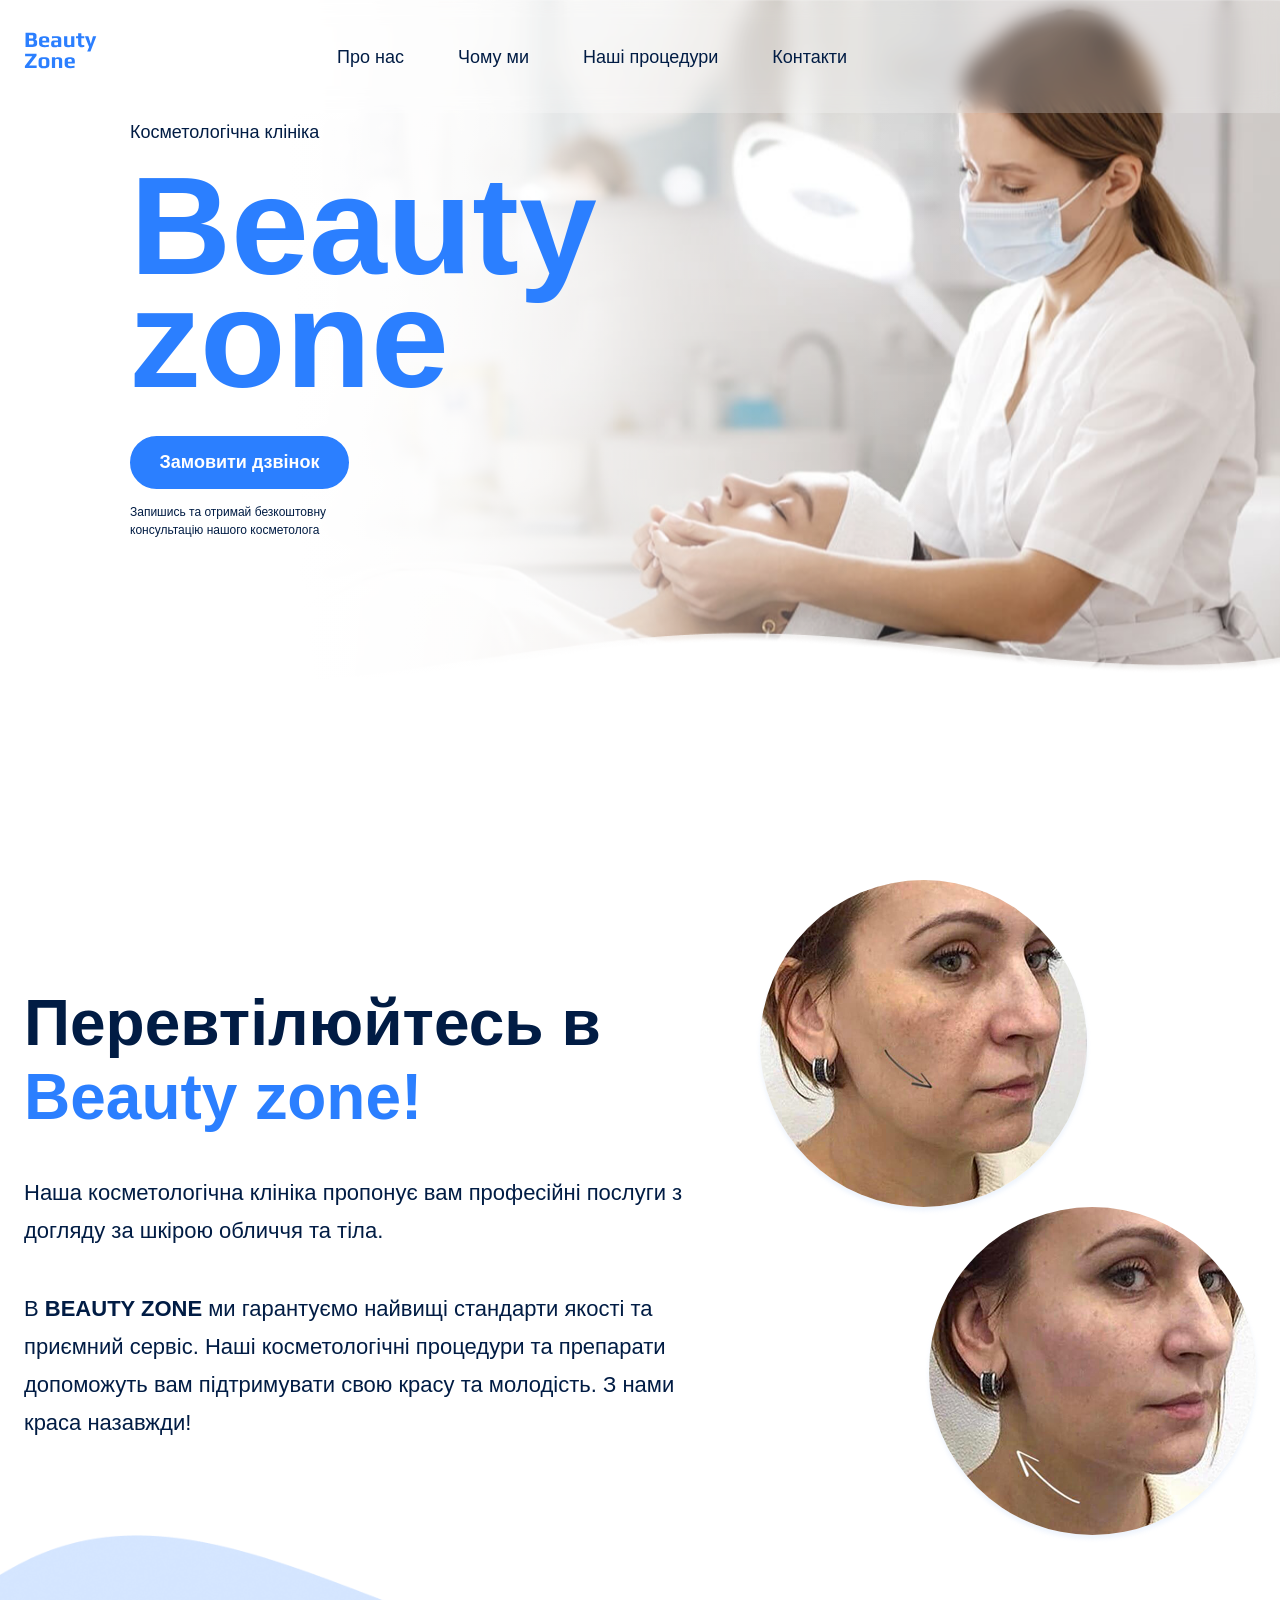
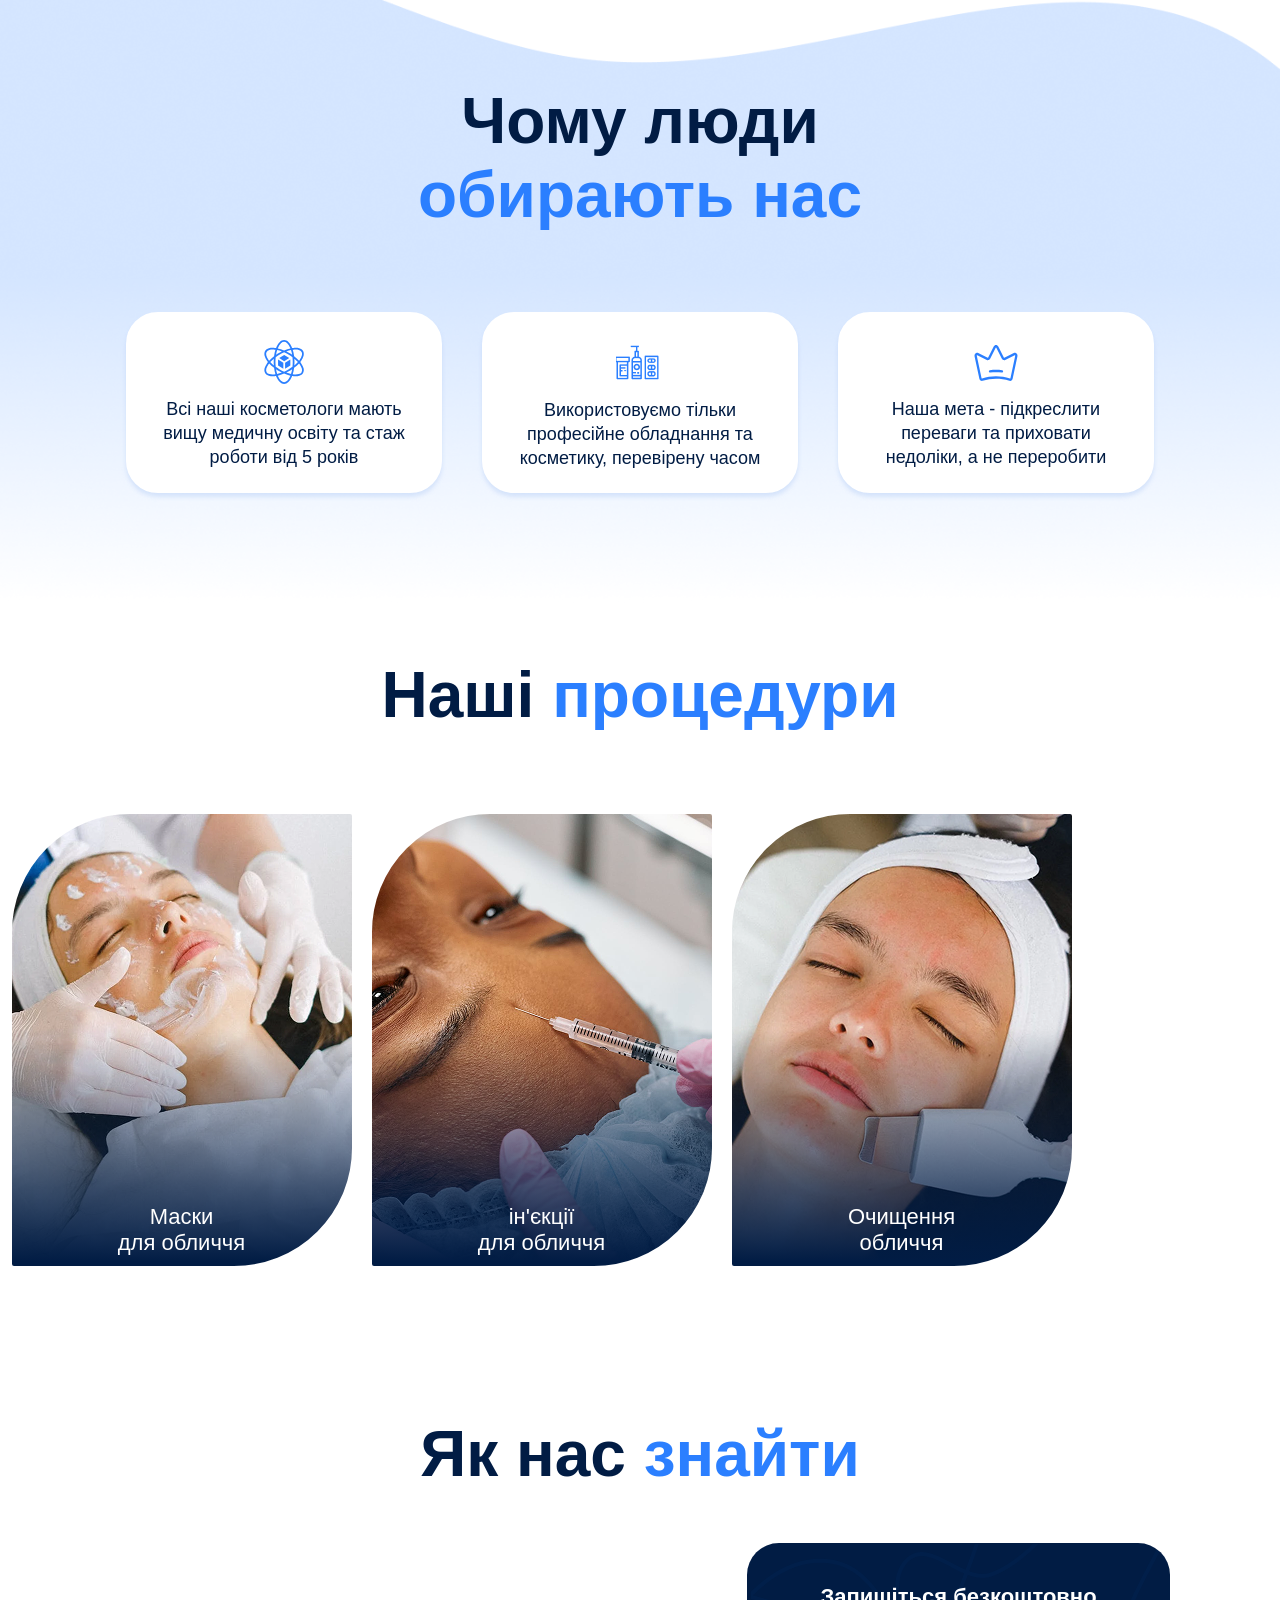
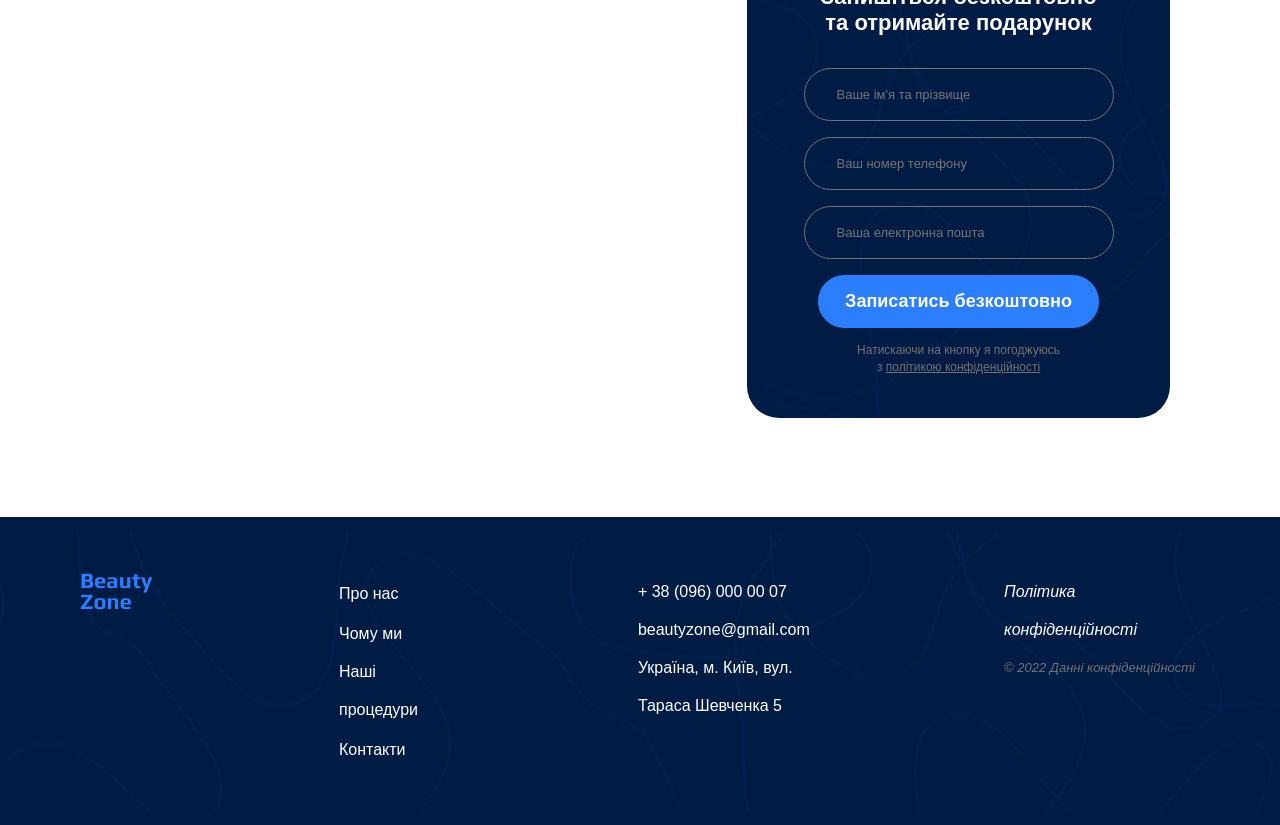
==== commit 49d94029: "Add files via upload" ====
--- a/index.html
+++ b/index.html
@@ -215,27 +215,6 @@
                     <p class="procedures-text">Очищення<br />обличчя</p>
                   </article>
                 </li>
-                <li class="procedures-items">
-                  <article class="procedures-card-1">
-                    <p class="procedures-text">
-                      Маски<br />
-                      для обличчя
-                    </p>
-                  </article>
-                </li>
-                <li class="procedures-items">
-                  <article class="procedures-card-2">
-                    <p class="procedures-text">
-                      iн'єкції<br />
-                      для обличчя
-                    </p>
-                  </article>
-                </li>
-                <li class="procedures-items">
-                  <article class="procedures-card-3">
-                    <p class="procedures-text">Очищення<br />обличчя</p>
-                  </article>
-                </li>
               </ul>
                <div class="pagination">
                             <span class="pagination__button"></span>
@@ -418,17 +397,17 @@
             Замовити<br />
             дзвінок
           </h1>
-          <h2 class="form-tittle">
-            Запишіться <span class="where">безкоштовно</span> <br />
+          <h2 class="form__form-tittle">
+            Запишіться <span class="form__where">безкоштовно</span> <br />
             та отримайте подарунок
           </h2>
           <div class="moodal-div">
-            <div class="form-field">
-              <label class="label hidden" for="user-name-modal"
+            <div class="form__form-field">
+              <label class="form__label hidden" for="user-name-modal"
                 >Ваше ім'я та прізвище</label
               >
               <input
-                class="input"
+                class="form__input"
                 type="text"
                 id="user-name-modal"
                 placeholder="Ваше ім'я та прізвище"
@@ -436,31 +415,31 @@
               />
             </div>
             <div class="form-field">
-              <label class="label hidden" for="user-phone-modal"
+              <label class="form__label hidden" for="user-phone-modal"
                 >Ваш номер телефону</label
               >
               <input
-                class="input"
+                class="form__input"
                 type="text"
                 id="user-phone-modal"
                 placeholder="Ваш номер телефону"
                 required
               />
             </div>
-            <div class="form-field">
-              <label class="label hidden" for="user-ea-modal"
+            <div class="form__form-field">
+              <label class="form__label hidden" for="user-ea-modal"
                 >Ваша електронна пошта</label
               >
               <input
-                class="input"
-                type="text"
+                class="form__input"
+                type="form__text"
                 id="user-ea-modal"
                 placeholder="Ваша електронна пошта"
                 required
               />
             </div>
           </div>
-          <button class="button button-form" type="submit">
+          <button class="button form__button-form" type="submit">
             Записатись безкоштовно
           </button>
           <p class="useless">
--- a/css/main.css
+++ b/css/main.css
@@ -467,11 +467,13 @@
 }
 
 /*about us section*/
-.about-us-section__about-us-container {
-  display: flex;
-  justify-content: space-between;
-  gap: 40px;
-  align-items: center;
+@media screen and (min-width: 768px) {
+  .about-us-section__about-us-container {
+    display: flex;
+    justify-content: space-between;
+    gap: 40px;
+    align-items: center;
+  }
 }
 .about-us-section__transformation-tittle {
   max-width: 320px;
@@ -852,7 +854,90 @@
   color: var(--color-brand-white);
 }
 
-/*Modal*/
+/*Form*/
+.form {
+  background-image: url(../images2/form-back.png);
+  display: block;
+  text-align: center;
+  border-radius: 32px;
+  background-color: var(--color-brand-dark);
+  color: var(--color-brand-white);
+  max-height: 482px;
+  width: 423px;
+  padding: 41px;
+}
+.form__form-tittle {
+  margin-top: 0;
+  font-weight: 600;
+  font-size: 22px;
+  text-align: center;
+  margin-bottom: 32px;
+}
+.form__form-field {
+  position: relative;
+  margin-bottom: 16px;
+}
+.form__input {
+  border: 1px solid var(--color-secondary-light);
+  border-radius: 360px;
+  background-color: transparent;
+  width: 310px;
+  padding: 18px 32px;
+  font-size: 13px;
+}
+.form__input:focus {
+  border: 1px solid var(--color-secondary-light);
+  background-color: var(--color-secondary-light);
+  outline: none;
+}
+.form__lable {
+  top: 16px;
+  left: 42px;
+  font-size: 16px;
+  line-height: 1.17;
+  color: var(--color-primary-grey);
+}
+.form__button-form {
+  border-radius: 32px;
+  width: 281px;
+}
+
+.useless {
+  font-weight: 500;
+  font-size: 12px;
+  line-height: 146%;
+  text-align: center;
+  color: var(--color-secondary-light);
+  margin-bottom: 0;
+}
+
+.useless-link {
+  color: var(--color-secondary-light);
+  text-decoration-line: und;
+}
+
+.hidden {
+  position: absolute;
+  left: -10000px;
+  top: auto;
+  width: 1px;
+  height: 1px;
+  overflow: hidden;
+}
+
+.modal-form {
+  width: 100%;
+  height: 100%;
+  border-radius: 48px;
+  max-width: 723px;
+  max-height: 681px;
+}
+
+.moodal-div {
+  justify-content: center;
+  align-items: center;
+}
+
 .backdrop {
   display: flex;
   justify-content: center;
@@ -874,6 +959,9 @@
 }
 
 .modal {
+  align-items: center;
+  justify-content: center;
+  text-align: center;
   position: relative;
   width: 100%;
   border-radius: 48px;
@@ -903,155 +991,8 @@
   transform: rotate(1turn);
 }
 
-/*Form*/
-.form {
-  background-image: url(../images2/form-back.png);
-  display: block;
-  text-align: center;
-  border-radius: 32px;
-  background-color: var(--color-brand-dark);
-  color: var(--color-brand-white);
-  max-height: 482px;
-  width: 423px;
-  padding: 41px;
-}
-.form__form-tittle {
-  margin-top: 0;
-  font-weight: 600;
-  font-size: 22px;
-  text-align: center;
-  margin-bottom: 32px;
-}
-.form__form-field {
-  position: relative;
-  margin-bottom: 16px;
-}
-.form__input {
-  border: 1px solid var(--color-secondary-light);
-  border-radius: 360px;
-  background-color: transparent;
-  width: 310px;
-  padding: 18px 32px;
-  font-size: 13px;
-}
-.form__input:focus {
-  border: 1px solid var(--color-secondary-light);
-  background-color: var(--color-secondary-light);
-  outline: none;
-}
-.form__lable {
-  top: 16px;
-  left: 42px;
-  font-size: 16px;
-  line-height: 1.17;
-  color: var(--color-primary-grey);
-}
-.form__button-form {
-  border-radius: 32px;
-  width: 281px;
-}
-
-.useless {
-  font-weight: 500;
-  font-size: 12px;
-  line-height: 146%;
-  text-align: center;
-  color: var(--color-secondary-light);
-  margin-bottom: 0;
-}
-
-.useless-link {
-  color: var(--color-secondary-light);
-  text-decoration-line: und;
-}
-
-.hidden {
-  position: absolute;
-  left: -10000px;
-  top: auto;
-  width: 1px;
-  height: 1px;
-  overflow: hidden;
-}
-
-.modal-form {
-  width: 100%;
-  height: 100%;
-  border-radius: 48px;
-  max-width: 723px;
-  max-height: 681px;
-}
-
-.moodal-div {
-  justify-content: center;
-  align-items: center;
-}
-
-.backdrop {
-  display: flex;
-  justify-content: center;
-  align-items: center;
-  position: fixed;
-  padding: 20px;
-  top: 0;
-  bottom: 0;
-  right: 0;
-  left: 0;
-  background-color: rgba(0, 0, 0, 0.5);
-  transition: opacity 0.3s, visibility 0.3s;
-}
-
-.backdrop.is-hidden {
-  opacity: 0;
-  visibility: hidden;
-  pointer-events: none;
-}
-
-.modal {
-  position: relative;
-  width: 100%;
-  border-radius: 48px;
-  max-width: 723px;
-  max-height: 681px;
-  height: 100%;
-  background-color: var(--color-brand-white);
-}
-
-.modal-button-close {
-  position: absolute;
-  top: 40px;
-  right: 40px;
-  transition-property: transform;
-  transition-duration: 1s;
-  border: 2px solid;
-  border-radius: 48px;
-  border-color: var(--color-brand-light);
-  background-color: var(--color-brand-light);
-  color: var(--color-primary-dark);
-  cursor: pointer;
-}
-
-.modal-button-close:hover {
-  background-color: var(--color-background);
-  transform: scale(1.5);
-  transform: rotate(1turn);
-}
-
 .modal-form-tittle {
   font-style: 64px;
   font-weight: 700;
   margin-bottom: 40px;
-}
-
-.modal-form {
-  width: 100%;
-  height: 100%;
-  border-radius: 48px;
-  max-width: 723px;
-  max-height: 681px;
-}
-
-.moodal-div {
-  justify-content: center;
-  align-items: center;
 }/*# sourceMappingURL=main.css.map */
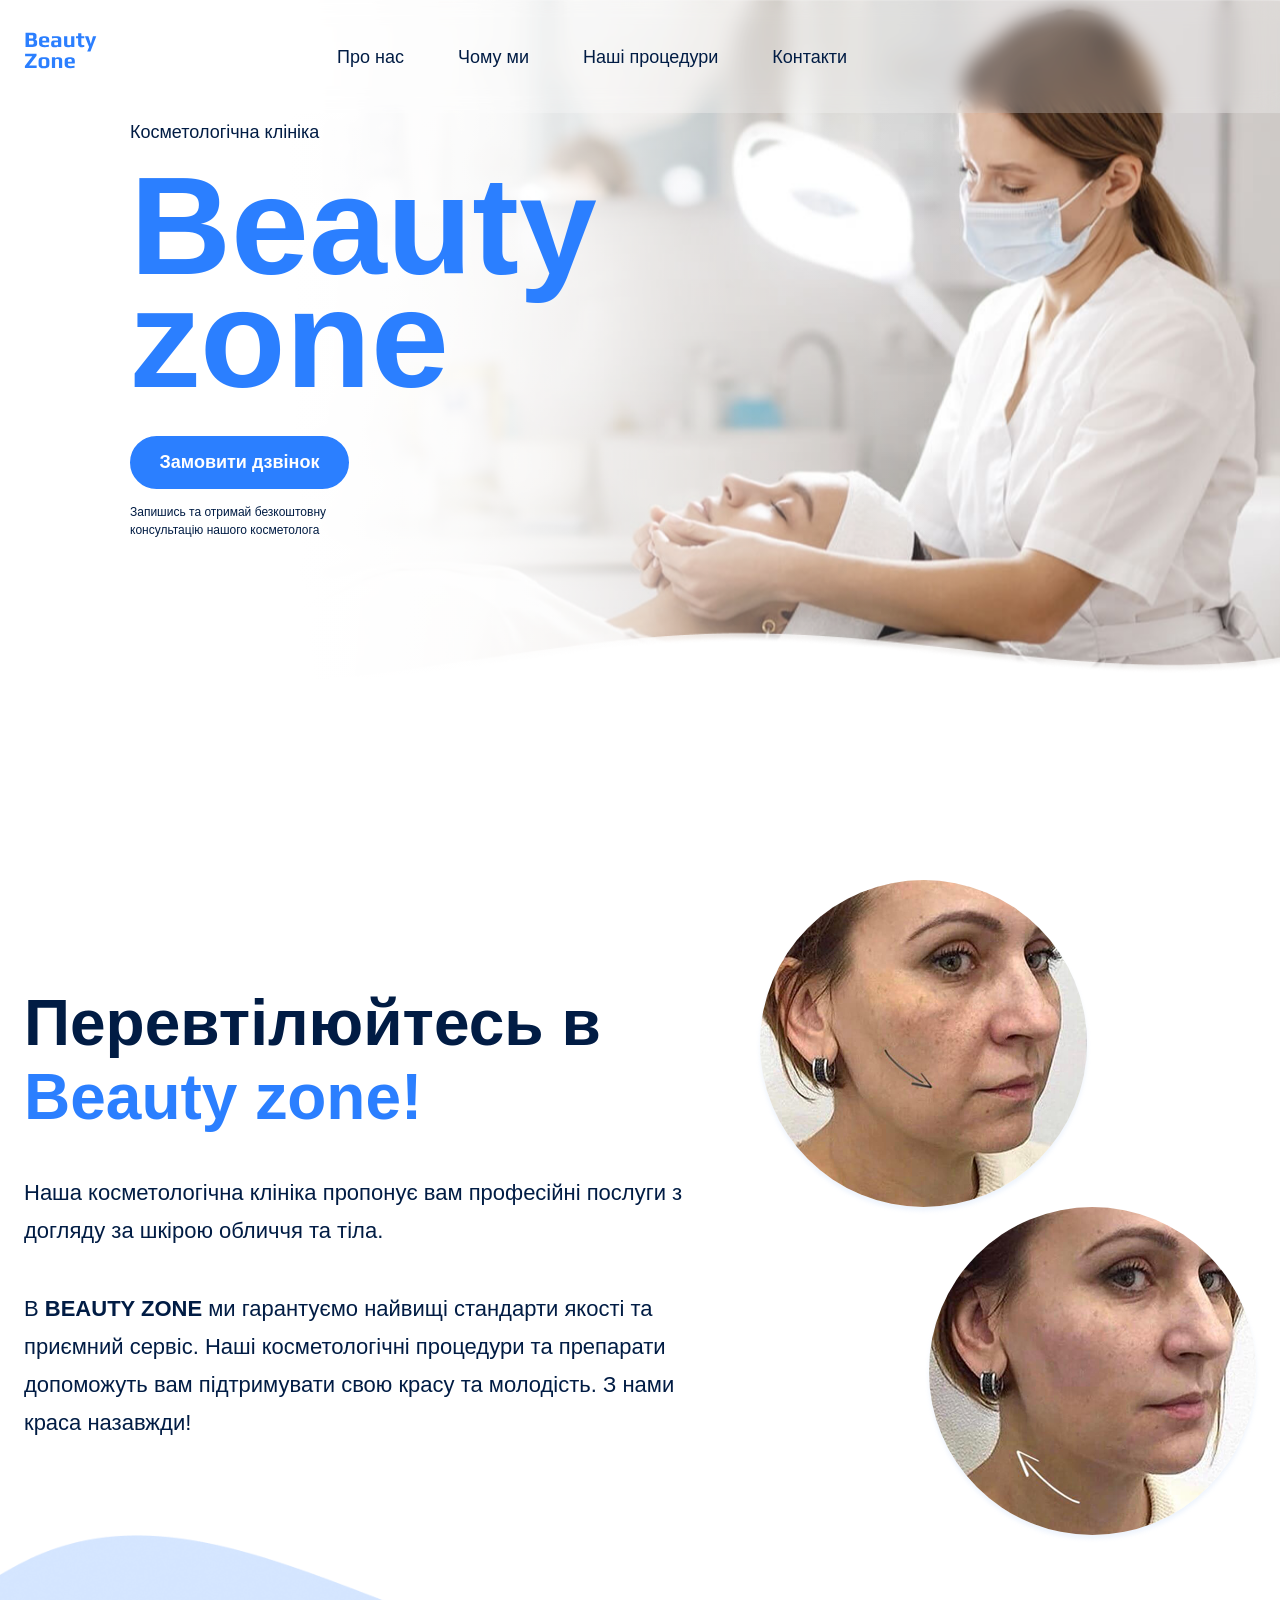
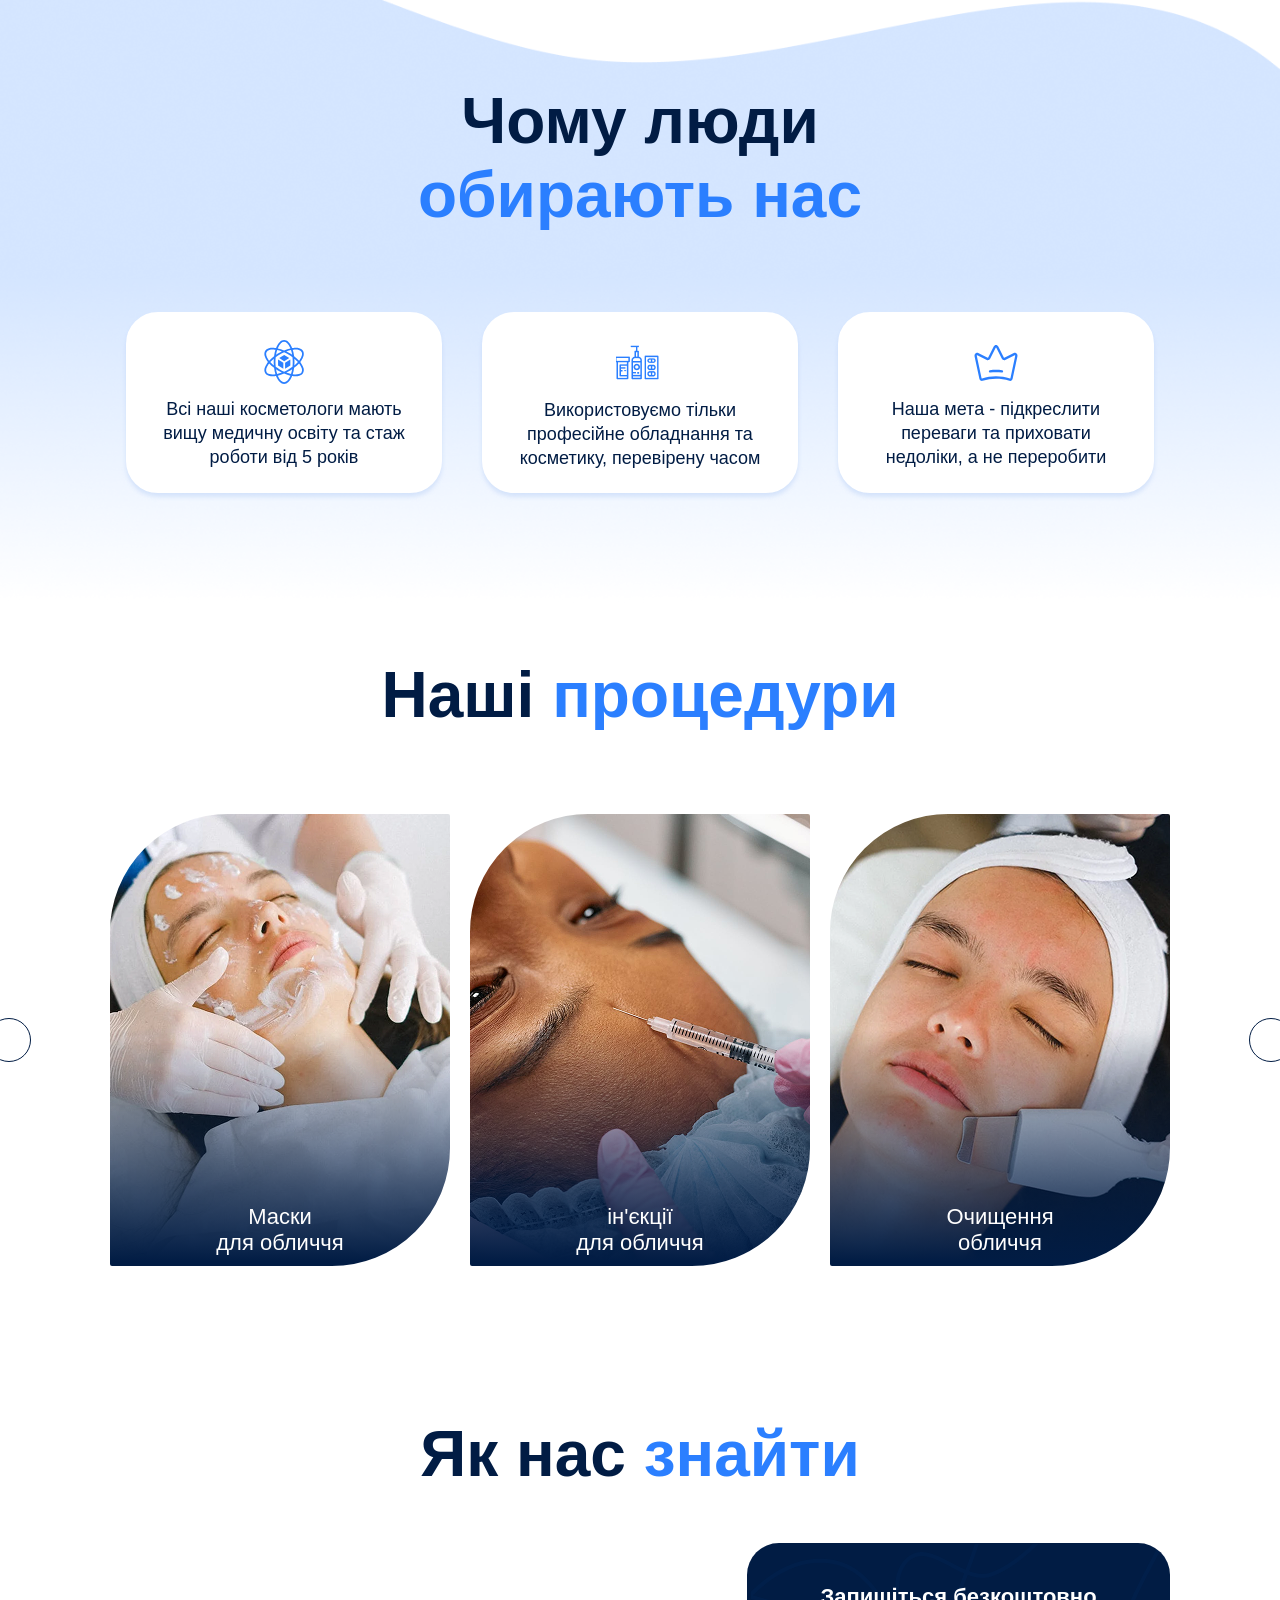
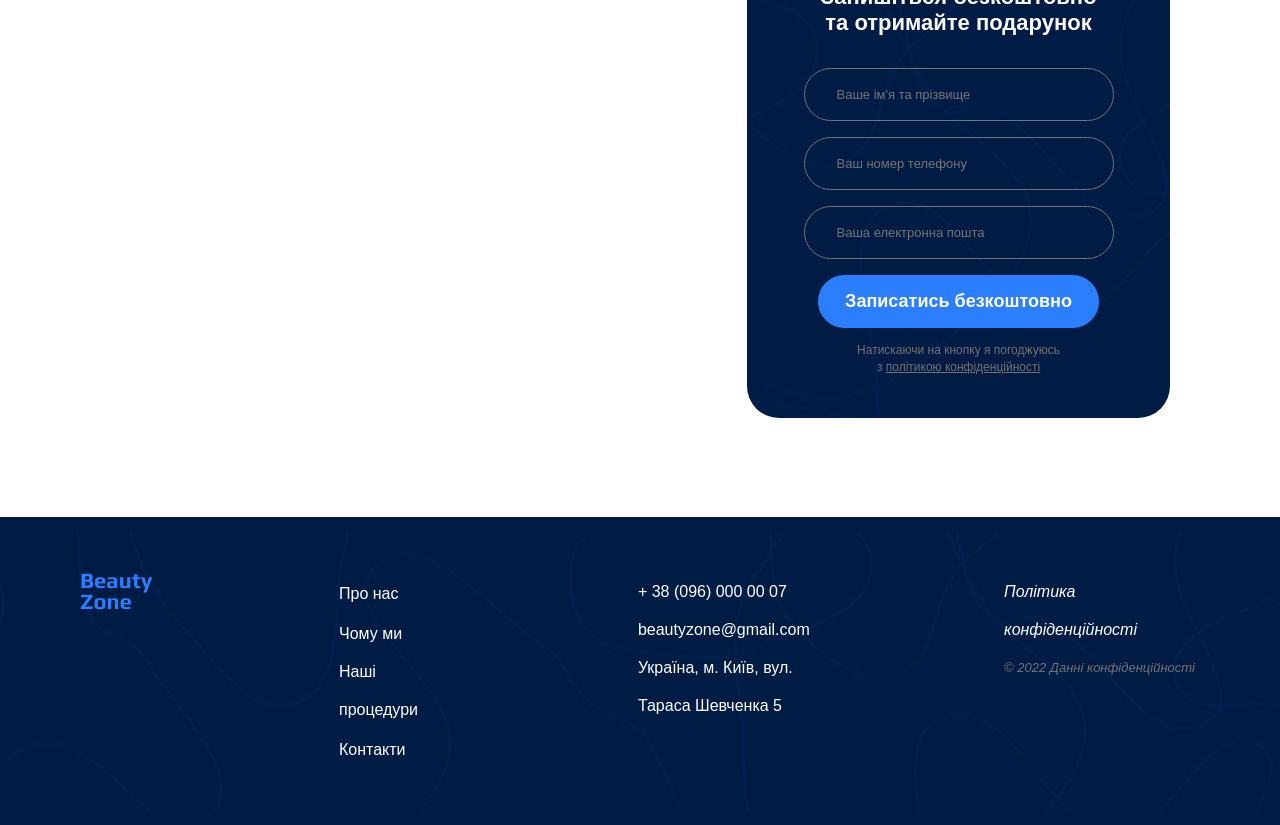
==== commit d6ec983b: "Update index.html" ====
--- a/index.html
+++ b/index.html
@@ -216,12 +216,6 @@
                   </article>
                 </li>
               </ul>
-               <div class="pagination">
-                            <span class="pagination__button"></span>
-                            <span class="pagination__button"></span>
-                            <span class="pagination__button"></span>
-                            <span class="pagination__button"></span>
-                        </div>
               <button class="carousel-button next" type="button">
                 <svg class="carousel-arrow" width="32" height="32">
                   <use href="./icons/carusel-button.svg"></use>
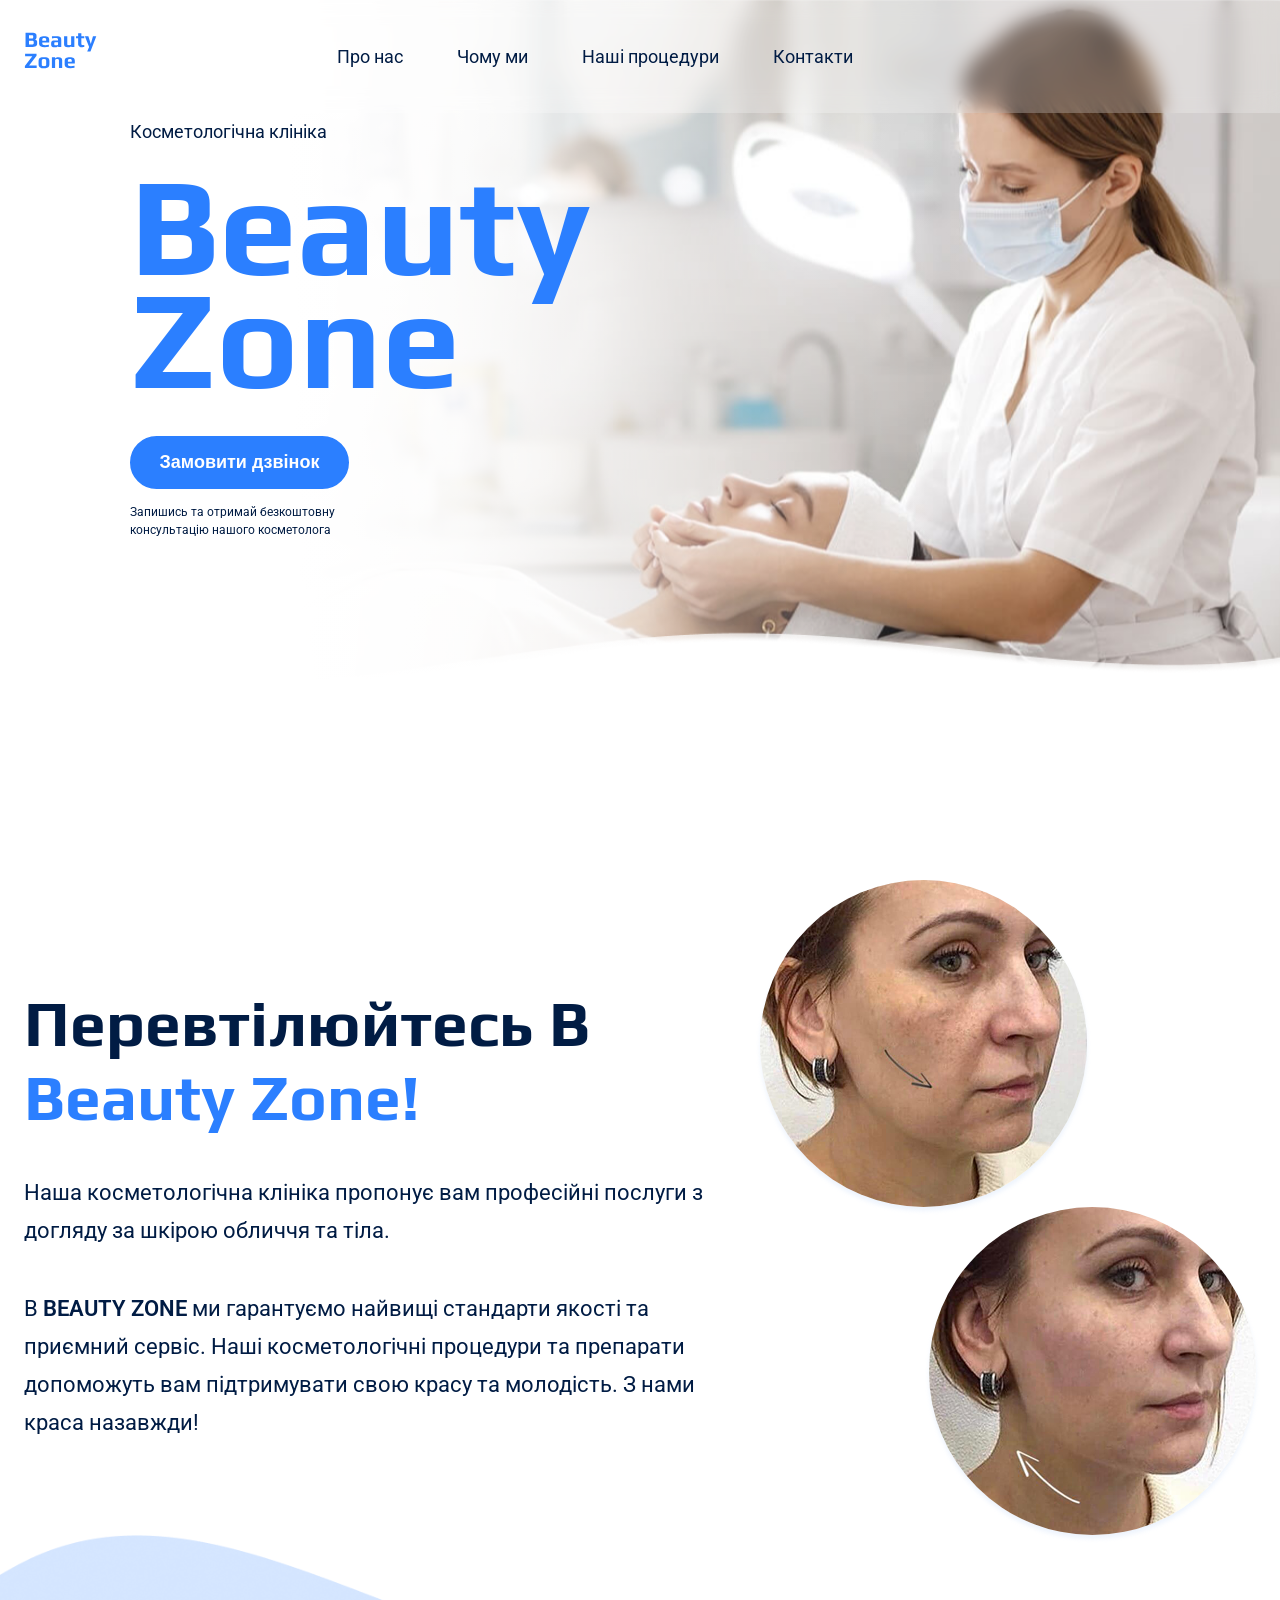
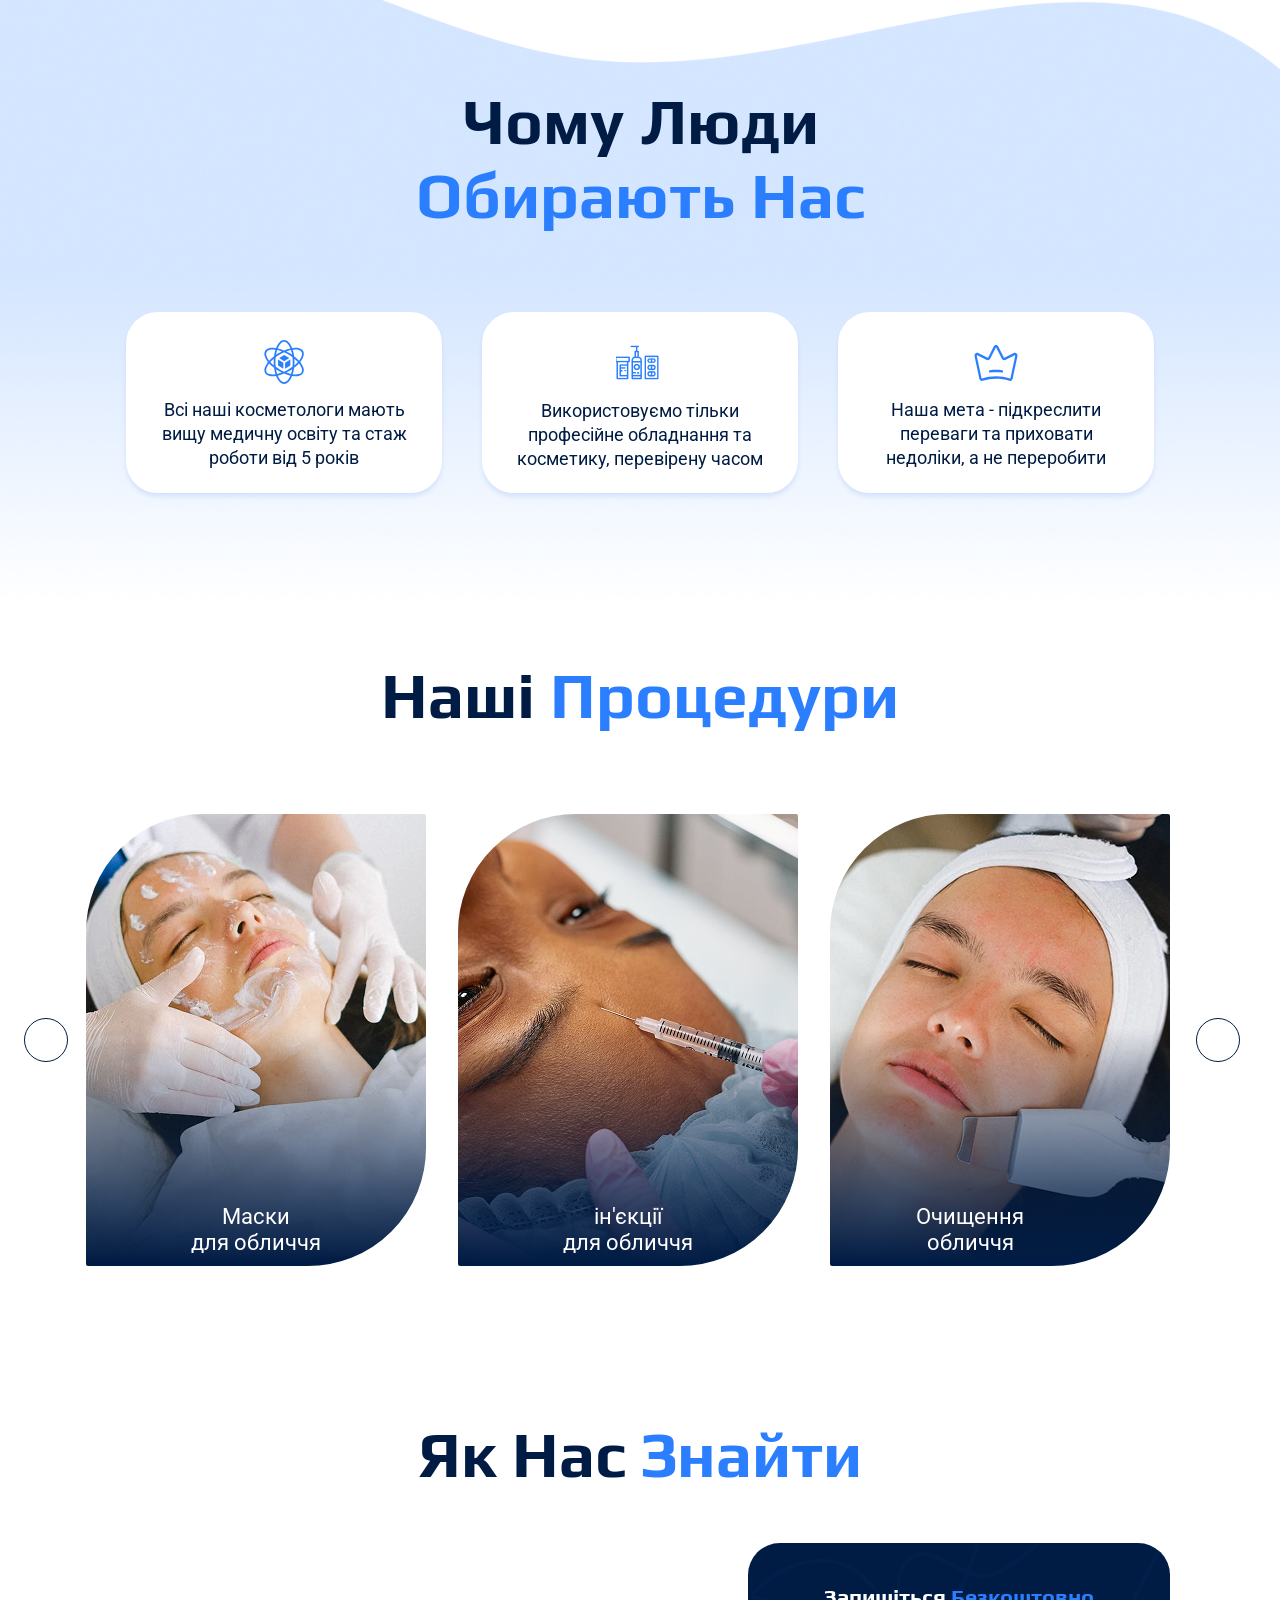
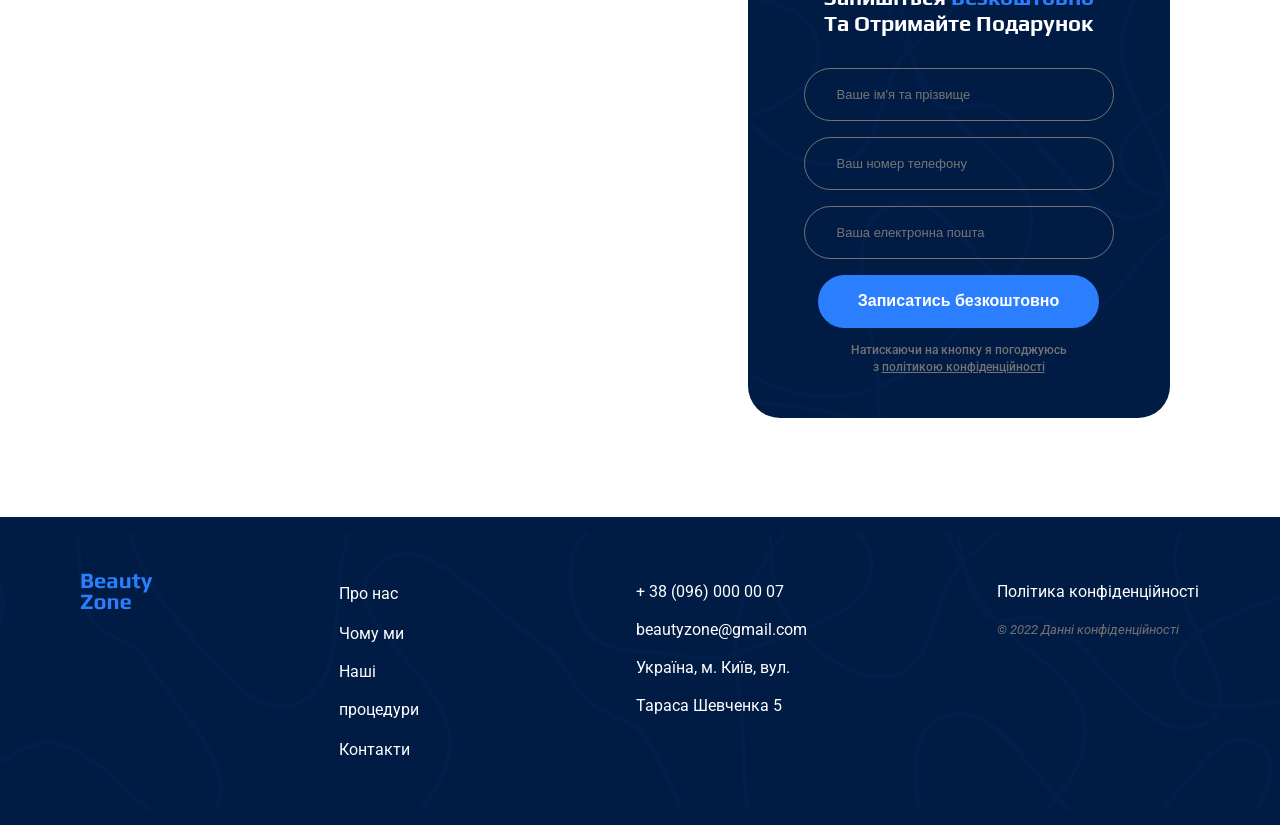
==== commit ea93c2fa: "Add files via upload" ====
--- a/index.html
+++ b/index.html
@@ -6,6 +6,16 @@
     <title>Beauty zone</title>
     <style></style>
     <link rel="stylesheet" href="./css/main.css" />
+    <link
+      rel="stylesheet"
+      href="https://cdn.jsdelivr.net/npm/swiper@9/swiper-bundle.min.css"
+    />
+    <link rel="preconnect" href="https://fonts.googleapis.com" />
+    <link rel="preconnect" href="https://fonts.gstatic.com" crossorigin />
+    <link
+      href="https://fonts.googleapis.com/css2?family=Play:wght@400;700&family=Roboto:ital,wdth,wght@0,75..100,100..900;1,75..100,100..900&display=swap"
+      rel="stylesheet"
+    />
   </head>
   <body>
     <header class="header">
@@ -65,18 +75,81 @@
                 </a>
               </li>
             </ul>
-             <button class="header__burger menu-button-open" type="button">
-            <svg width="24px" height="24px">
-              <use href="./images/icons.svg#icon-menu-2"></use>
-            </svg>
-          </button>
-          <div class="mobile-menu">
             <button
-              class="menu-button-close mobile-menu__button-close"
+              class="header__burger mobile-menu__menu-button-open"
               type="button"
             >
-              Close
+              <svg width="24px" height="24px">
+                <use href="./images2/menu.svg"></use>
+              </svg>
             </button>
+          </div>
+          <div class="mobile-menu">
+            <div class="mobile-menu__container">
+              <a href="./index.html">
+                <img
+                  src="./images2/logo.svg"
+                  alt="Логотип косметологічної компанії"
+                />
+              </a>
+              <nav class="header__header-nav mobile-menu__header-nav">
+                <ul class="header__header-menu mobile-menu__header-menu">
+                  <li>
+                    <a class="header__header-link" href="#about-us-section"
+                      >Про нас</a
+                    >
+                  </li>
+                  <li>
+                    <a class="header__header-link" href="#why-us-section"
+                      >Чому ми</a
+                    >
+                  </li>
+                  <li>
+                    <a class="header__header-link" href="#procedures-section"
+                      >Наші процедури</a
+                    >
+                  </li>
+                  <li>
+                    <a class="header__header-link" href="#contakts-section"
+                      >Контакти</a
+                    >
+                  </li>
+                </ul>
+              </nav>
+              <div class="header__header-logos mobile-menu__header-logos">
+                <ul
+                  class="header__address-logos-header mobile-menu__address-logos-menu"
+                >
+                  <li class="header__adress-icon">
+                    <a href="#">
+                      <svg class="header__adress-icons" width="32" height="32">
+                        <use href="./icons/telephone-logo.svg"></use>
+                      </svg>
+                    </a>
+                  </li>
+                  <li class="header__adress-icon">
+                    <a href="#">
+                      <svg class="adress-icons" width="32" height="32">
+                        <use href="./icons/icon-instagram.svg"></use>
+                      </svg>
+                    </a>
+                  </li>
+                  <li class="header__adress-icon">
+                    <a href="#">
+                      <svg class="adress-icons" width="32" height="32">
+                        <use href="./icons/icon-fasebook.svg"></use>
+                      </svg>
+                    </a>
+                  </li>
+                </ul>
+              </div>
+              <button
+                class="menu-button-close mobile-menu__button-close"
+                type="button"
+              >
+                Close
+              </button>
+            </div>
           </div>
         </div>
       </div>
@@ -114,7 +187,9 @@
             <div class="about-us-section__about-us-text">
               <h2 class="about-us-section__transformation-tittle">
                 Перевтілюйтесь в
-                <span class="about-us-section__transformation">Beauty zone!</span>
+                <span class="about-us-section__transformation"
+                  >Beauty zone!</span
+                >
               </h2>
               <p class="about-us-section__about-text">
                 Наша косметологічна клініка пропонує вам професійні послуги з
@@ -122,10 +197,11 @@
               </p>
 
               <p class="about-us-section__about-text">
-                B <span class="about-us-section__wide-text">Beauty zone</span> ми гарантуємо
-                найвищі стандарти якості та приємний сервіс. Наші косметологічні
-                процедури та препарати допоможуть вам підтримувати свою красу та
-                молодість. З нами краса назавжди!
+                B
+                <span class="about-us-section__wide-text">Beauty zone</span> ми
+                гарантуємо найвищі стандарти якості та приємний сервіс. Наші
+                косметологічні процедури та препарати допоможуть вам
+                підтримувати свою красу та молодість. З нами краса назавжди!
               </p>
             </div>
             <a href="/index.html">
@@ -147,7 +223,8 @@
         <section class="why-us-section" id="why-us-section">
           <div class="container">
             <h2 class="section-title why-us-section__why-tittle">
-              Чому люди <span class="why-us-section__why"><br />обирають нас</span>
+              Чому люди
+              <span class="why-us-section__why"><br />обирають нас</span>
             </h2>
             <div class="why-us-section__why-us-container">
               <ul class="why-us-section__items">
@@ -185,39 +262,66 @@
         <section id="procedures-section">
           <div class="container">
             <h2 class="section-title">
-              Наші <span class="procedures">процедури</span>
+              Наші <span class="procedures-section__procedures">процедури</span>
             </h2>
-            <div class="procedures-container">
-              <button class="carousel-button" type="button">
-                <svg class="carousel-arrow" width="32" height="32">
+            <div class="procedures-section__procedures__slider">
+              <button class="carousel__carousel-button" type="button">
+                <svg class="carousel__carousel-arrow" width="32" height="32">
                   <use href="./icons/carusel-button.svg"></use>
                 </svg>
               </button>
-              <ul class="procedures-list">
-                <li class="procedures-items">
-                  <article class="procedures-card-1">
-                    <p class="procedures-text">
-                      Маски<br />
-                      для обличчя
-                    </p>
-                  </article>
-                </li>
-                <li class="procedures-items">
-                  <article class="procedures-card-2">
-                    <p class="procedures-text">
-                      iн'єкції<br />
-                      для обличчя
-                    </p>
-                  </article>
-                </li>
-                <li class="procedures-items">
-                  <article class="procedures-card-3">
-                    <p class="procedures-text">Очищення<br />обличчя</p>
-                  </article>
-                </li>
-              </ul>
-              <button class="carousel-button next" type="button">
-                <svg class="carousel-arrow" width="32" height="32">
+              <div class="procedures-section__container swiper-container">
+                <ul class="procedures-section__procedures-list swiper-wrapper">
+                  <li class="procedures-section__procedures-items swiper-slide">
+                    <article class="procedures-section__procedures-card-1">
+                      <p class="procedures-section__procedures-text">
+                        Маски<br />
+                        для обличчя
+                      </p>
+                    </article>
+                  </li>
+                  <li class="procedures-section__procedures-items swiper-slide">
+                    <article class="procedures-section__procedures-card-2">
+                      <p class="procedures-section__procedures-text">
+                        iн'єкції<br />
+                        для обличчя
+                      </p>
+                    </article>
+                  </li>
+                  <li class="procedures-section__procedures-items swiper-slide">
+                    <article class="procedures-section__procedures-card-3">
+                      <p class="procedures-section__procedures-text">
+                        Очищення<br />обличчя
+                      </p>
+                    </article>
+                  </li>
+                  <li class="procedures-section__procedures-items swiper-slide">
+                    <article class="procedures-section__procedures-card-1">
+                      <p class="procedures-section__procedures-text">
+                        Маски<br />
+                        для обличчя
+                      </p>
+                    </article>
+                  </li>
+                  <li class="procedures-section__procedures-items swiper-slide">
+                    <article class="procedures-section__procedures-card-2">
+                      <p class="procedures-section__procedures-text">
+                        iн'єкції<br />
+                        для обличчя
+                      </p>
+                    </article>
+                  </li>
+                  <li class="procedures-section__procedures-items swiper-slide">
+                    <article class="procedures-section__procedures-card-3">
+                      <p class="procedures-section__procedures-text">
+                        Очищення<br />обличчя
+                      </p>
+                    </article>
+                  </li>
+                </ul>
+              </div>
+              <button class="carousel__carousel-button next" type="button">
+                <svg class="carousel__carousel-arrow" width="32" height="32">
                   <use href="./icons/carusel-button.svg"></use>
                 </svg>
               </button>
@@ -225,7 +329,6 @@
           </div>
         </section>
       </div>
-
       <section id="contakts-section">
         <div class="container">
           <h2 class="section-title contakts-section__section-title">
@@ -240,9 +343,10 @@
               loading="lazy"
               referrerpolicy="no-referrer-when-downgrade"
             ></iframe>
-            <form class="form" name="contact-form">
+            <form class="form contakts-section__form" name="contact-form">
               <h2 class="form__form-tittle">
-                Запишіться <span class="where">безкоштовно</span> <br />
+                Запишіться
+                <span class="contakts-section__where">безкоштовно</span> <br />
                 та отримайте подарунок
               </h2>
               <div class="form__form-field">
@@ -334,7 +438,9 @@
                   >
                 </li>
                 <li class="footer__footer-text">
-                  <a class="footer__address-links" href="mailto:beautyzone@gmail.com"
+                  <a
+                    class="footer__address-links"
+                    href="mailto:beautyzone@gmail.com"
                     >beautyzone@gmail.com</a
                   >
                 </li>
@@ -347,6 +453,11 @@
                   >
                 </li>
               </ul>
+              <address>
+                <a class="politics2" href="" target="_blank"
+                  >Політика конфіденційності</a
+                >
+              </address>
               <ul class="footer__address-logos">
                 <li class="footer__adress-icon">
                   <a href="#">
@@ -374,10 +485,12 @@
           </div>
           <div class="confidance">
             <address>
-              <a class="politics" href="" target="_blank"
+              <a class="politics1" href="" target="_blank"
                 >Політика конфіденційності</a
               >
-              <p class="footer__konfidance">&copy; 2022 Данні конфіденційності</p>
+              <p class="footer__konfidance">
+                &copy; 2022 Данні конфіденційності
+              </p>
             </address>
           </div>
         </div>
@@ -385,17 +498,18 @@
     </footer>
     <div class="backdrop is-hidden">
       <div class="modal">
-        <button class="modal-button-close" type="button">Close</button>
-        <form class="form modal-form" name="contact-form">
-          <h1 class="modal-form-tittle">
+        <button class="modal__modal-button-close" type="button">Close</button>
+        <form class="form modal__modal-form" name="contact-form">
+          <h1 class="modal__modal-form-tittle">
             Замовити<br />
             дзвінок
           </h1>
           <h2 class="form__form-tittle">
-            Запишіться <span class="form__where">безкоштовно</span> <br />
+            Запишіться <span class="contakts-section__where">безкоштовно</span>
+            <br />
             та отримайте подарунок
           </h2>
-          <div class="moodal-div">
+          <div class="modal__moodal-div">
             <div class="form__form-field">
               <label class="form__label hidden" for="user-name-modal"
                 >Ваше ім'я та прізвище</label
@@ -408,7 +522,7 @@
                 required
               />
             </div>
-            <div class="form-field">
+            <div class="form__form-field">
               <label class="form__label hidden" for="user-phone-modal"
                 >Ваш номер телефону</label
               >
@@ -426,7 +540,7 @@
               >
               <input
                 class="form__input"
-                type="form__text"
+                type="email"
                 id="user-ea-modal"
                 placeholder="Ваша електронна пошта"
                 required
@@ -442,10 +556,10 @@
           </p>
         </form>
       </div>
-    </div> 
+    </div>
     <script src="https://cdn.jsdelivr.net/npm/swiper@9/swiper-bundle.min.js"></script>
     <script src="./js/mobile-menu.js"></script>
     <script src="./js/modal.js"></script>
-    <script src="./js/"></script>
+    <script src="./js/formates-slider.js"></script>
   </body>
 </html>
--- a/css/main.css
+++ b/css/main.css
@@ -1,204 +1,24 @@
 @charset "UTF-8";
-/* roboto-100 - latin */
-@font-face {
-  font-display: swap;
-  /* Check https://developer.mozilla.org/en-US/docs/Web/CSS/@font-face/font-display for other options. */
-  font-family: "Roboto";
+.roboto {
+  font-family: "Roboto", sans-serif;
+  font-optical-sizing: auto;
+  font-weight: weight;
   font-style: normal;
-  font-weight: 100;
-  src: url("../fonts/roboto-v49-latin-100.woff2") format("woff2");
-  /* Chrome 36+, Opera 23+, Firefox 39+, Safari 12+, iOS 10+ */
-}
-/* roboto-100italic - latin */
-@font-face {
-  font-display: swap;
-  /* Check https://developer.mozilla.org/en-US/docs/Web/CSS/@font-face/font-display for other options. */
-  font-family: "Roboto";
-  font-style: italic;
-  font-weight: 100;
-  src: url("../fonts/roboto-v49-latin-100italic.woff2") format("woff2");
-  /* Chrome 36+, Opera 23+, Firefox 39+, Safari 12+, iOS 10+ */
-}
-/* roboto-200 - latin */
-@font-face {
-  font-display: swap;
-  /* Check https://developer.mozilla.org/en-US/docs/Web/CSS/@font-face/font-display for other options. */
-  font-family: "Roboto";
+  font-variation-settings: "wdth";
+}
+
+.play-regular {
+  font-family: "Play", sans-serif;
+  font-weight: 400;
   font-style: normal;
-  font-weight: 200;
-  src: url("../fonts/roboto-v49-latin-200.woff2") format("woff2");
-  /* Chrome 36+, Opera 23+, Firefox 39+, Safari 12+, iOS 10+ */
-}
-/* roboto-200italic - latin */
-@font-face {
-  font-display: swap;
-  /* Check https://developer.mozilla.org/en-US/docs/Web/CSS/@font-face/font-display for other options. */
-  font-family: "Roboto";
-  font-style: italic;
-  font-weight: 200;
-  src: url("../fonts/roboto-v49-latin-200italic.woff2") format("woff2");
-  /* Chrome 36+, Opera 23+, Firefox 39+, Safari 12+, iOS 10+ */
-}
-/* roboto-300 - latin */
-@font-face {
-  font-display: swap;
-  /* Check https://developer.mozilla.org/en-US/docs/Web/CSS/@font-face/font-display for other options. */
-  font-family: "Roboto";
+}
+
+.play-bold {
+  font-family: "Play", sans-serif;
+  font-weight: 700;
   font-style: normal;
-  font-weight: 300;
-  src: url("../fonts/roboto-v49-latin-300.woff2") format("woff2");
-  /* Chrome 36+, Opera 23+, Firefox 39+, Safari 12+, iOS 10+ */
-}
-/* roboto-300italic - latin */
-@font-face {
-  font-display: swap;
-  /* Check https://developer.mozilla.org/en-US/docs/Web/CSS/@font-face/font-display for other options. */
-  font-family: "Roboto";
-  font-style: italic;
-  font-weight: 300;
-  src: url("../fonts/roboto-v49-latin-300italic.woff2") format("woff2");
-  /* Chrome 36+, Opera 23+, Firefox 39+, Safari 12+, iOS 10+ */
-}
-/* roboto-regular - latin */
-@font-face {
-  font-display: swap;
-  /* Check https://developer.mozilla.org/en-US/docs/Web/CSS/@font-face/font-display for other options. */
-  font-family: "Roboto";
-  font-style: normal;
-  font-weight: 400;
-  src: url("../fonts/roboto-v49-latin-regular.woff2") format("woff2");
-  /* Chrome 36+, Opera 23+, Firefox 39+, Safari 12+, iOS 10+ */
-}
-/* roboto-italic - latin */
-@font-face {
-  font-display: swap;
-  /* Check https://developer.mozilla.org/en-US/docs/Web/CSS/@font-face/font-display for other options. */
-  font-family: "Roboto";
-  font-style: italic;
-  font-weight: 400;
-  src: url("../fonts/roboto-v49-latin-italic.woff2") format("woff2");
-  /* Chrome 36+, Opera 23+, Firefox 39+, Safari 12+, iOS 10+ */
-}
-/* roboto-500 - latin */
-@font-face {
-  font-display: swap;
-  /* Check https://developer.mozilla.org/en-US/docs/Web/CSS/@font-face/font-display for other options. */
-  font-family: "Roboto";
-  font-style: normal;
-  font-weight: 500;
-  src: url("../fonts/roboto-v49-latin-500.woff2") format("woff2");
-  /* Chrome 36+, Opera 23+, Firefox 39+, Safari 12+, iOS 10+ */
-}
-/* roboto-500italic - latin */
-@font-face {
-  font-display: swap;
-  /* Check https://developer.mozilla.org/en-US/docs/Web/CSS/@font-face/font-display for other options. */
-  font-family: "Roboto";
-  font-style: italic;
-  font-weight: 500;
-  src: url("../fonts/roboto-v49-latin-500italic.woff2") format("woff2");
-  /* Chrome 36+, Opera 23+, Firefox 39+, Safari 12+, iOS 10+ */
-}
-/* roboto-600 - latin */
-@font-face {
-  font-display: swap;
-  /* Check https://developer.mozilla.org/en-US/docs/Web/CSS/@font-face/font-display for other options. */
-  font-family: "Roboto";
-  font-style: normal;
-  font-weight: 600;
-  src: url("../fonts/roboto-v49-latin-600.woff2") format("woff2");
-  /* Chrome 36+, Opera 23+, Firefox 39+, Safari 12+, iOS 10+ */
-}
-/* roboto-600italic - latin */
-@font-face {
-  font-display: swap;
-  /* Check https://developer.mozilla.org/en-US/docs/Web/CSS/@font-face/font-display for other options. */
-  font-family: "Roboto";
-  font-style: italic;
-  font-weight: 600;
-  src: url("../fonts/roboto-v49-latin-600italic.woff2") format("woff2");
-  /* Chrome 36+, Opera 23+, Firefox 39+, Safari 12+, iOS 10+ */
-}
-/* roboto-700 - latin */
-@font-face {
-  font-display: swap;
-  /* Check https://developer.mozilla.org/en-US/docs/Web/CSS/@font-face/font-display for other options. */
-  font-family: "Roboto";
-  font-style: normal;
-  font-weight: 700;
-  src: url("../fonts/roboto-v49-latin-700.woff2") format("woff2");
-  /* Chrome 36+, Opera 23+, Firefox 39+, Safari 12+, iOS 10+ */
-}
-/* roboto-700italic - latin */
-@font-face {
-  font-display: swap;
-  /* Check https://developer.mozilla.org/en-US/docs/Web/CSS/@font-face/font-display for other options. */
-  font-family: "Roboto";
-  font-style: italic;
-  font-weight: 700;
-  src: url("../fonts/roboto-v49-latin-700italic.woff2") format("woff2");
-  /* Chrome 36+, Opera 23+, Firefox 39+, Safari 12+, iOS 10+ */
-}
-/* roboto-800 - latin */
-@font-face {
-  font-display: swap;
-  /* Check https://developer.mozilla.org/en-US/docs/Web/CSS/@font-face/font-display for other options. */
-  font-family: "Roboto";
-  font-style: normal;
-  font-weight: 800;
-  src: url("../fonts/roboto-v49-latin-800.woff2") format("woff2");
-  /* Chrome 36+, Opera 23+, Firefox 39+, Safari 12+, iOS 10+ */
-}
-/* roboto-800italic - latin */
-@font-face {
-  font-display: swap;
-  /* Check https://developer.mozilla.org/en-US/docs/Web/CSS/@font-face/font-display for other options. */
-  font-family: "Roboto";
-  font-style: italic;
-  font-weight: 800;
-  src: url("../fonts/roboto-v49-latin-800italic.woff2") format("woff2");
-  /* Chrome 36+, Opera 23+, Firefox 39+, Safari 12+, iOS 10+ */
-}
-/* roboto-900 - latin */
-@font-face {
-  font-display: swap;
-  /* Check https://developer.mozilla.org/en-US/docs/Web/CSS/@font-face/font-display for other options. */
-  font-family: "Roboto";
-  font-style: normal;
-  font-weight: 900;
-  src: url("../fonts/roboto-v49-latin-900.woff2") format("woff2");
-  /* Chrome 36+, Opera 23+, Firefox 39+, Safari 12+, iOS 10+ */
-}
-/* roboto-900italic - latin */
-@font-face {
-  font-display: swap;
-  /* Check https://developer.mozilla.org/en-US/docs/Web/CSS/@font-face/font-display for other options. */
-  font-family: "Roboto";
-  font-style: italic;
-  font-weight: 900;
-  src: url("../fonts/roboto-v49-latin-900italic.woff2") format("woff2");
-  /* Chrome 36+, Opera 23+, Firefox 39+, Safari 12+, iOS 10+ */
-}
-/* play-regular - latin */
-@font-face {
-  font-display: swap;
-  /* Check https://developer.mozilla.org/en-US/docs/Web/CSS/@font-face/font-display for other options. */
-  font-family: "Play";
-  font-style: normal;
-  font-weight: 400;
-  src: url("../fonts/play-v21-latin-regular.woff2") format("woff2");
-  /* Chrome 36+, Opera 23+, Firefox 39+, Safari 12+, iOS 10+ */
-}
-/* play-700 - latin */
-@font-face {
-  font-display: swap;
-  /* Check https://developer.mozilla.org/en-US/docs/Web/CSS/@font-face/font-display for other options. */
-  font-family: "Play";
-  font-style: normal;
-  font-weight: 700;
-  src: url("../fonts/play-v21-latin-700.woff2") format("woff2");
-  /* Chrome 36+, Opera 23+, Firefox 39+, Safari 12+, iOS 10+ */
-}
+}
+
 :root {
   --color-brand-light: #2b7fff;
   --color-brand-dark: #011c44;
@@ -225,6 +45,8 @@
   font-size: 22px;
   line-height: 173%;
   margin: 0;
+  max-width: 100%;
+  overflow-x: hidden;
 }
 
 h1,
@@ -237,6 +59,13 @@
   font-size: 64px;
   margin-bottom: 80px;
   line-height: normal;
+}
+
+h1,
+h2 {
+  font-family: "Play", sans-serif;
+  font-weight: 700;
+  text-transform: capitalize;
 }
 
 a {
@@ -324,8 +153,14 @@
 }
 .header__header-container {
   display: flex;
-  align-items: center;
-  gap: 240px;
+  justify-content: space-between;
+}
+@media screen and (min-width: 1200px) {
+  .header__header-container {
+    display: flex;
+    align-items: center;
+    gap: 240px;
+  }
 }
 .header__address-logos-header {
   display: none;
@@ -387,14 +222,50 @@
   background-color: var(--color-brand-white);
   transform: translateX(100%);
   transition: transform 0.3s;
-}
-.mobile-menu.is-open {
+  display: none;
+}
+.mobile-menu__container {
+  display: block;
+  padding-left: 20px;
+  padding-top: 16px;
+}
+@media screen and (min-width: 1200px) {
+  .mobile-menu__container {
+    display: none;
+  }
+}
+.mobile-menu__header-menu {
+  margin-top: 32px;
+  display: block;
+}
+@media screen and (min-width: 1200px) {
+  .mobile-menu__header-menu {
+    display: none;
+  }
+}
+.mobile-menu__address-logos-menu {
+  display: flex;
+  gap: 16px;
+  margin-top: 16px;
+}
+@media screen and (min-width: 1200px) {
+  .mobile-menu__address-logos-menu {
+    fill: var(--color-brand-dark);
+    display: none;
+    gap: 32px;
+  }
+}
+.mobile-menu__is-open {
   transform: translateX(0);
+  display: flex;
 }
 .mobile-menu__button-close {
   position: absolute;
   top: 16px;
   right: 24px;
+}
+.mobile-menu__menu-button-open {
+  border: none;
 }
 
 /*hero-section*/
@@ -609,19 +480,18 @@
 }
 
 /*procedures section*/
-.procedures-container {
-  display: flex;
-  justify-content: center;
-  align-items: center;
-  gap: 77px;
-}
-
-.procedures-list {
+.procedures-section {
+  max-width: 1216px;
+}
+.procedures-section__procedures__slider {
+  max-width: 1216px;
+  text-align: center;
+  justify-content: space-between;
+  align-items: center;
   display: flex;
   gap: 16px;
 }
-
-.procedures-card-1 {
+.procedures-section__procedures-card-1 {
   background-image: linear-gradient(180deg, rgba(1, 28, 68, 0) 47.4%, rgba(1, 28, 68, 0.73) 82.66%, #011c44 99.06%), url(../images2/3.png);
   border: 2px solid var(--color-brand-white);
   text-align: center;
@@ -630,8 +500,7 @@
   height: 456px;
   transition: transform 0.3s;
 }
-
-.procedures-card-2 {
+.procedures-section__procedures-card-2 {
   background-image: linear-gradient(180deg, rgba(1, 28, 68, 0) 47.4%, rgba(1, 28, 68, 0.73) 82.66%, #011c44 99.06%), url(../images2/4.png);
   border: 2px solid var(--color-brand-white);
   text-align: center;
@@ -640,8 +509,7 @@
   height: 456px;
   transition: transform 0.3s;
 }
-
-.procedures-card-3 {
+.procedures-section__procedures-card-3 {
   background-image: linear-gradient(180deg, rgba(1, 28, 68, 0) 47.4%, rgba(1, 28, 68, 0.73) 82.66%, #011c44 99.06%), url(../images2/5.png);
   border: 2px solid var(--color-brand-white);
   text-align: center;
@@ -649,20 +517,15 @@
   width: 344px;
   height: 456px;
   transition: transform 0.3s;
-}
-
-.procedures-card-1:hover,
-.procedures-card-2:hover,
-.procedures-card-3:hover {
+  padding-right: 60px;
+}
+.procedures-section__procedures-card-1:hover, .procedures-section__procedures-card-2:hover, .procedures-section__procedures-card-3:hover {
   transform: scale(1.05);
 }
-
-.procedures-item {
-  flex-basis: 33.3333333333%;
+.procedures-section__procedures-item {
   padding: 77px;
 }
-
-.procedures-text {
+.procedures-section__procedures-text {
   color: var(--color-brand-white);
   font-weight: 400;
   font-size: 22px;
@@ -670,8 +533,7 @@
   text-align: center;
   margin-top: 390px;
 }
-
-.procedures {
+.procedures-section__procedures {
   color: var(--color-brand-light);
 }
 
@@ -679,7 +541,6 @@
   display: flex;
   align-items: center;
   justify-content: center;
-  gap: 24px;
 }
 
 .pagination__button {
@@ -694,9 +555,12 @@
   background-color: var(--color-brand-normal);
 }
 
+.swiper-container {
+  overflow: hidden;
+}
+
 /*carusel-button*/
-.carousel-button {
-  display: flex;
+.carousel__carousel-button {
   flex-shrink: 0;
   align-items: center;
   justify-content: center;
@@ -708,15 +572,30 @@
   border-radius: 50%;
   border: 1px solid var(--color-brand-dark);
   cursor: pointer;
-}
-
-.carousel-button:hover {
+  display: none;
+}
+@media screen and (min-width: 768px) {
+  .carousel__carousel-button {
+    display: flex;
+    flex-shrink: 0;
+    align-items: center;
+    justify-content: center;
+    width: 44px;
+    height: 44px;
+    padding: 0;
+    fill: var(--color-brand-dark);
+    background-color: transparent;
+    border-radius: 50%;
+    border: 1px solid var(--color-brand-dark);
+    cursor: pointer;
+  }
+}
+.carousel__carousel-button:hover {
   background-color: var(--color-brand-light);
   fill: var(--color-brand-white);
   border-color: var(--color-brand-light);
 }
-
-.carousel-button.next {
+.carousel__carousel-button.next {
   transform: rotate(180deg);
 }
 
@@ -744,8 +623,16 @@
     margin-bottom: 48px;
   }
 }
+.contakts-section__form {
+  max-width: 320px;
+}
+@media screen and (min-width: 1200px) {
+  .contakts-section__form {
+    max-width: 422px;
+  }
+}
 .contakts-section__map {
-  width: 100%;
+  width: calc(100% + 48px);
   padding-top: 24px;
 }
 @media screen and (min-width: 1200px) {
@@ -832,11 +719,42 @@
   text-decoration: none;
   transition: transform 0.3s;
 }
-.footer .politics {
+.footer .politics1 {
+  font-style: normal;
   font-weight: 400;
   font-size: 16px;
   color: var(--color-brand-white);
   text-decoration: none;
+  display: flex;
+  width: 203px;
+}
+@media screen and (max-width: 1200px) {
+  .footer .politics1 {
+    justify-content: center;
+    display: none;
+    font-weight: 400;
+    font-size: 16px;
+    color: var(--color-brand-white);
+    text-decoration: none;
+  }
+}
+.footer .politics2 {
+  font-style: normal;
+  font-weight: 400;
+  font-size: 16px;
+  color: var(--color-brand-white);
+  text-decoration: none;
+  display: none;
+}
+@media screen and (max-width: 1200px) {
+  .footer .politics2 {
+    justify-content: center;
+    display: flex;
+    font-weight: 400;
+    font-size: 16px;
+    color: var(--color-brand-white);
+    text-decoration: none;
+  }
 }
 .footer__footer-link:hover {
   color: var(--color-brand-light);
@@ -856,15 +774,28 @@
 
 /*Form*/
 .form {
-  background-image: url(../images2/form-back.png);
+  max-width: 320;
   display: block;
   text-align: center;
   border-radius: 32px;
   background-color: var(--color-brand-dark);
   color: var(--color-brand-white);
   max-height: 482px;
-  width: 423px;
+  background-image: url(../images2/form-back.png);
   padding: 41px;
+}
+@media screen and (min-width: 768px) {
+  .form {
+    background-image: url(../images2/form-back.png);
+    display: block;
+    text-align: center;
+    border-radius: 32px;
+    background-color: var(--color-brand-dark);
+    color: var(--color-brand-white);
+    max-height: 482px;
+    width: 423px;
+    padding: 41px;
+  }
 }
 .form__form-tittle {
   margin-top: 0;
@@ -875,6 +806,7 @@
 }
 .form__form-field {
   position: relative;
+  align-items: center;
   margin-bottom: 16px;
 }
 .form__input {
@@ -884,6 +816,18 @@
   width: 310px;
   padding: 18px 32px;
   font-size: 13px;
+  max-width: 241px;
+}
+@media screen and (min-width: 1200px) {
+  .form__input {
+    border: 1px solid var(--color-secondary-light);
+    border-radius: 360px;
+    background-color: transparent;
+    width: 310px;
+    padding: 18px 32px;
+    font-size: 13px;
+    max-width: 310px;
+  }
 }
 .form__input:focus {
   border: 1px solid var(--color-secondary-light);
@@ -899,7 +843,14 @@
 }
 .form__button-form {
   border-radius: 32px;
-  width: 281px;
+  width: 241px;
+  font-size: 16px;
+}
+@media screen and (min-width: 1200px) {
+  .form__button-form {
+    border-radius: 32px;
+    width: 281px;
+  }
 }
 
 .useless {
@@ -913,7 +864,7 @@
 
 .useless-link {
   color: var(--color-secondary-light);
-  text-decoration-line: und;
+  text-decoration: underline;
 }
 
 .hidden {
@@ -923,19 +874,6 @@
   width: 1px;
   height: 1px;
   overflow: hidden;
-}
-
-.modal-form {
-  width: 100%;
-  height: 100%;
-  border-radius: 48px;
-  max-width: 723px;
-  max-height: 681px;
-}
-
-.moodal-div {
-  justify-content: center;
-  align-items: center;
 }
 
 .backdrop {
@@ -959,9 +897,7 @@
 }
 
 .modal {
-  align-items: center;
-  justify-content: center;
-  text-align: center;
+  max-width: 300px;
   position: relative;
   width: 100%;
   border-radius: 48px;
@@ -970,8 +906,29 @@
   height: 100%;
   background-color: var(--color-brand-white);
 }
-
-.modal-button-close {
+@media screen and (min-width: 1200px) {
+  .modal {
+    position: relative;
+    width: 100%;
+    border-radius: 48px;
+    max-width: 723px;
+    max-height: 681px;
+    height: 100%;
+    background-color: var(--color-brand-white);
+  }
+}
+.modal__modal-form {
+  width: 100%;
+  height: 100%;
+  border-radius: 48px;
+  max-width: 723px;
+  max-height: 681px;
+}
+.modal__modal-div {
+  justify-content: center;
+  align-items: center;
+}
+.modal__modal-button-close {
   position: absolute;
   top: 40px;
   right: 40px;
@@ -984,15 +941,36 @@
   color: var(--color-primary-dark);
   cursor: pointer;
 }
-
-.modal-button-close:hover {
+.modal__modal-button-close:hover {
   background-color: var(--color-background);
   transform: scale(1.5);
   transform: rotate(1turn);
 }
-
-.modal-form-tittle {
-  font-style: 64px;
+.modal__modal-form-tittle {
+  font-size: 50px;
   font-weight: 700;
   margin-bottom: 40px;
+}
+@media screen and (min-width: 1200px) {
+  .modal__modal-form-tittle {
+    font-size: 64px;
+  }
+}
+.modal .backdrop {
+  display: flex;
+  justify-content: center;
+  align-items: center;
+  position: fixed;
+  padding: 20px;
+  top: 0;
+  bottom: 0;
+  right: 0;
+  left: 0;
+  background-color: rgba(0, 0, 0, 0.5);
+  transition: opacity 0.3s, visibility 0.3s;
+}
+.modal .backdrop.is-hidden {
+  opacity: 0;
+  visibility: hidden;
+  pointer-events: none;
 }/*# sourceMappingURL=main.css.map */
